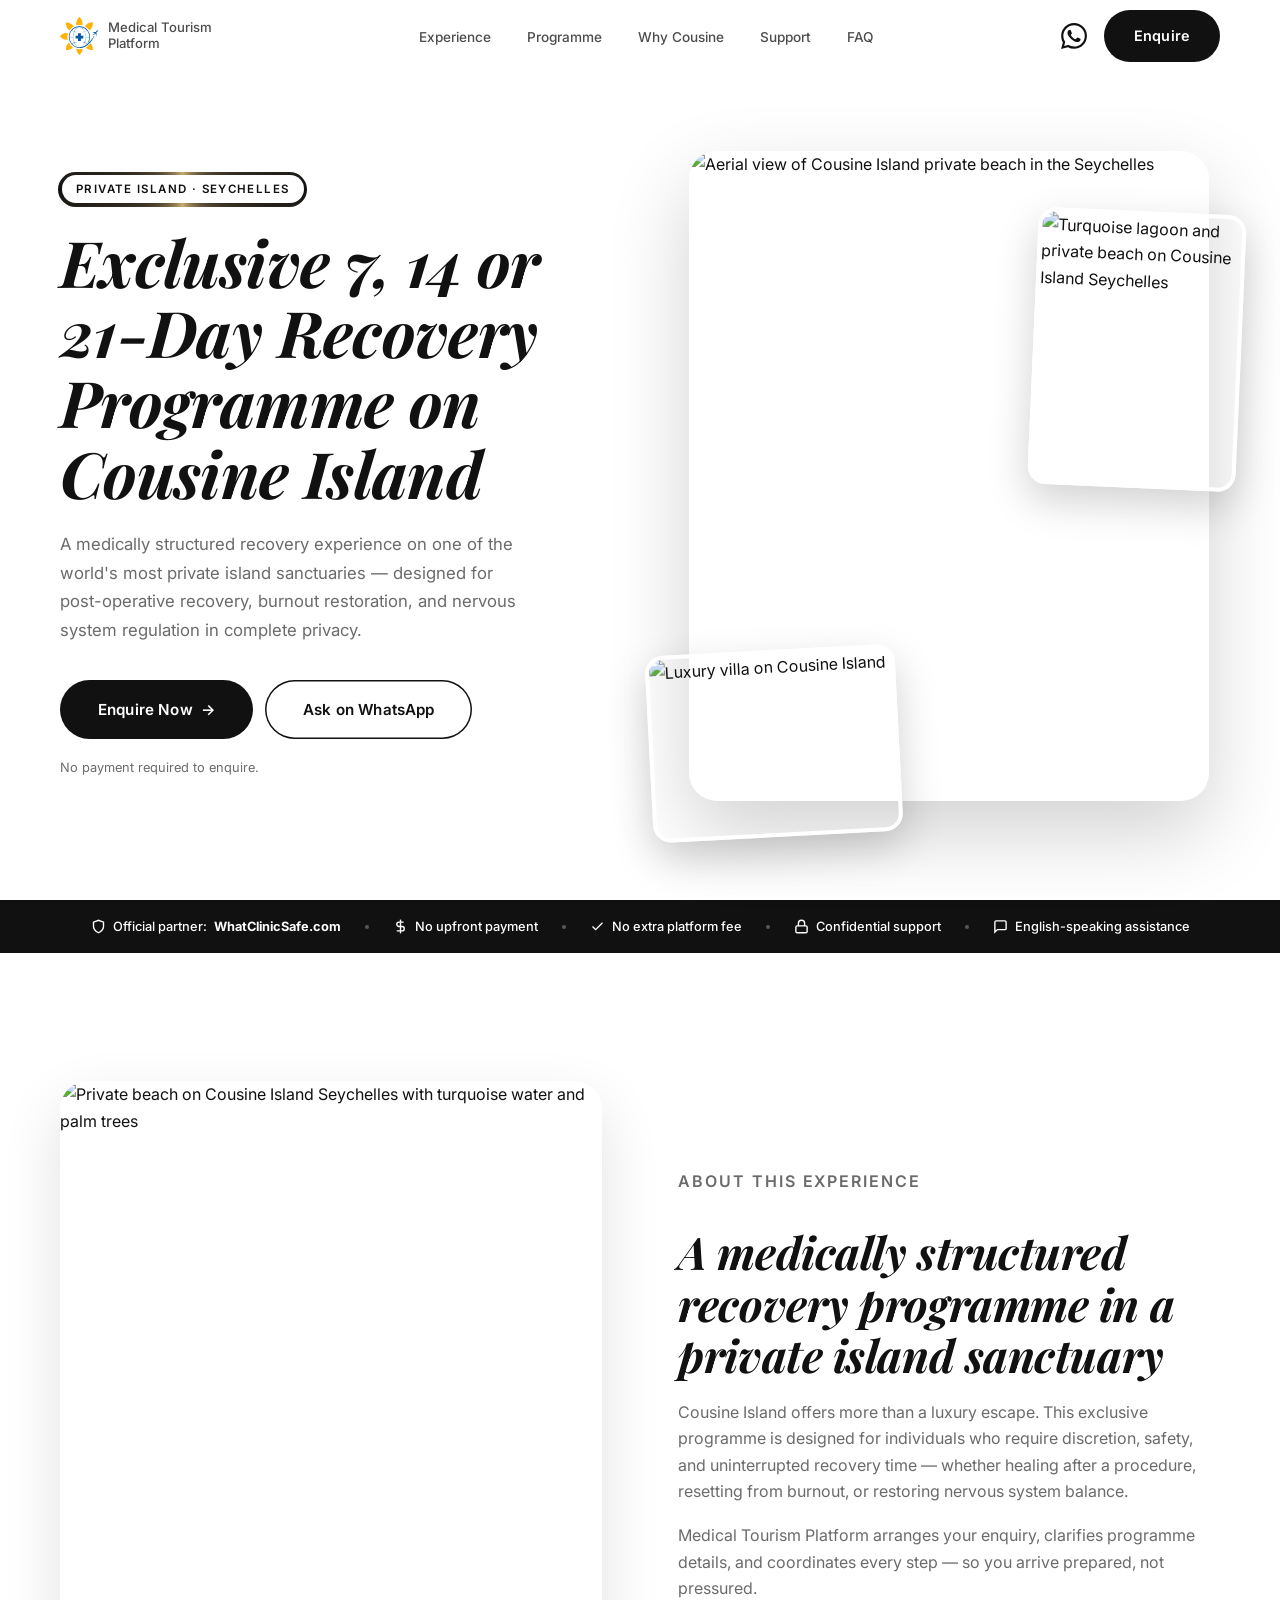
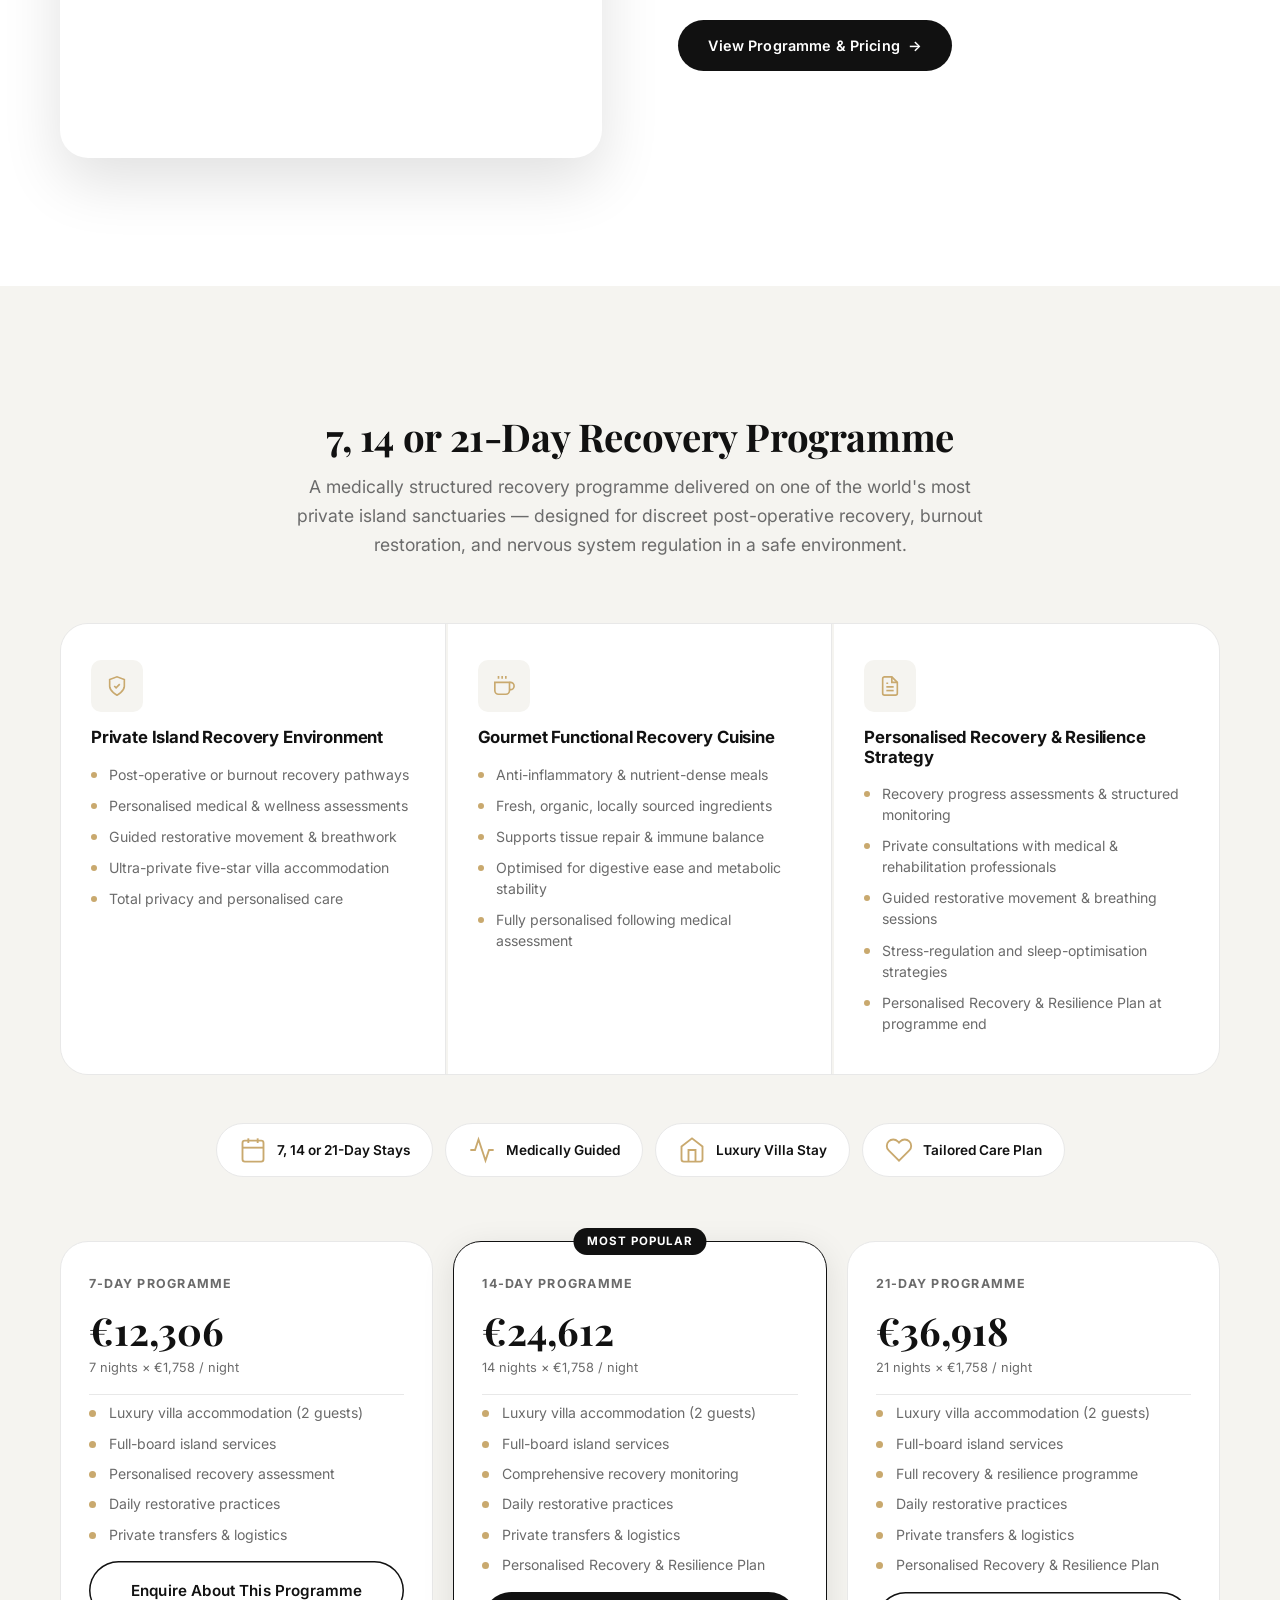
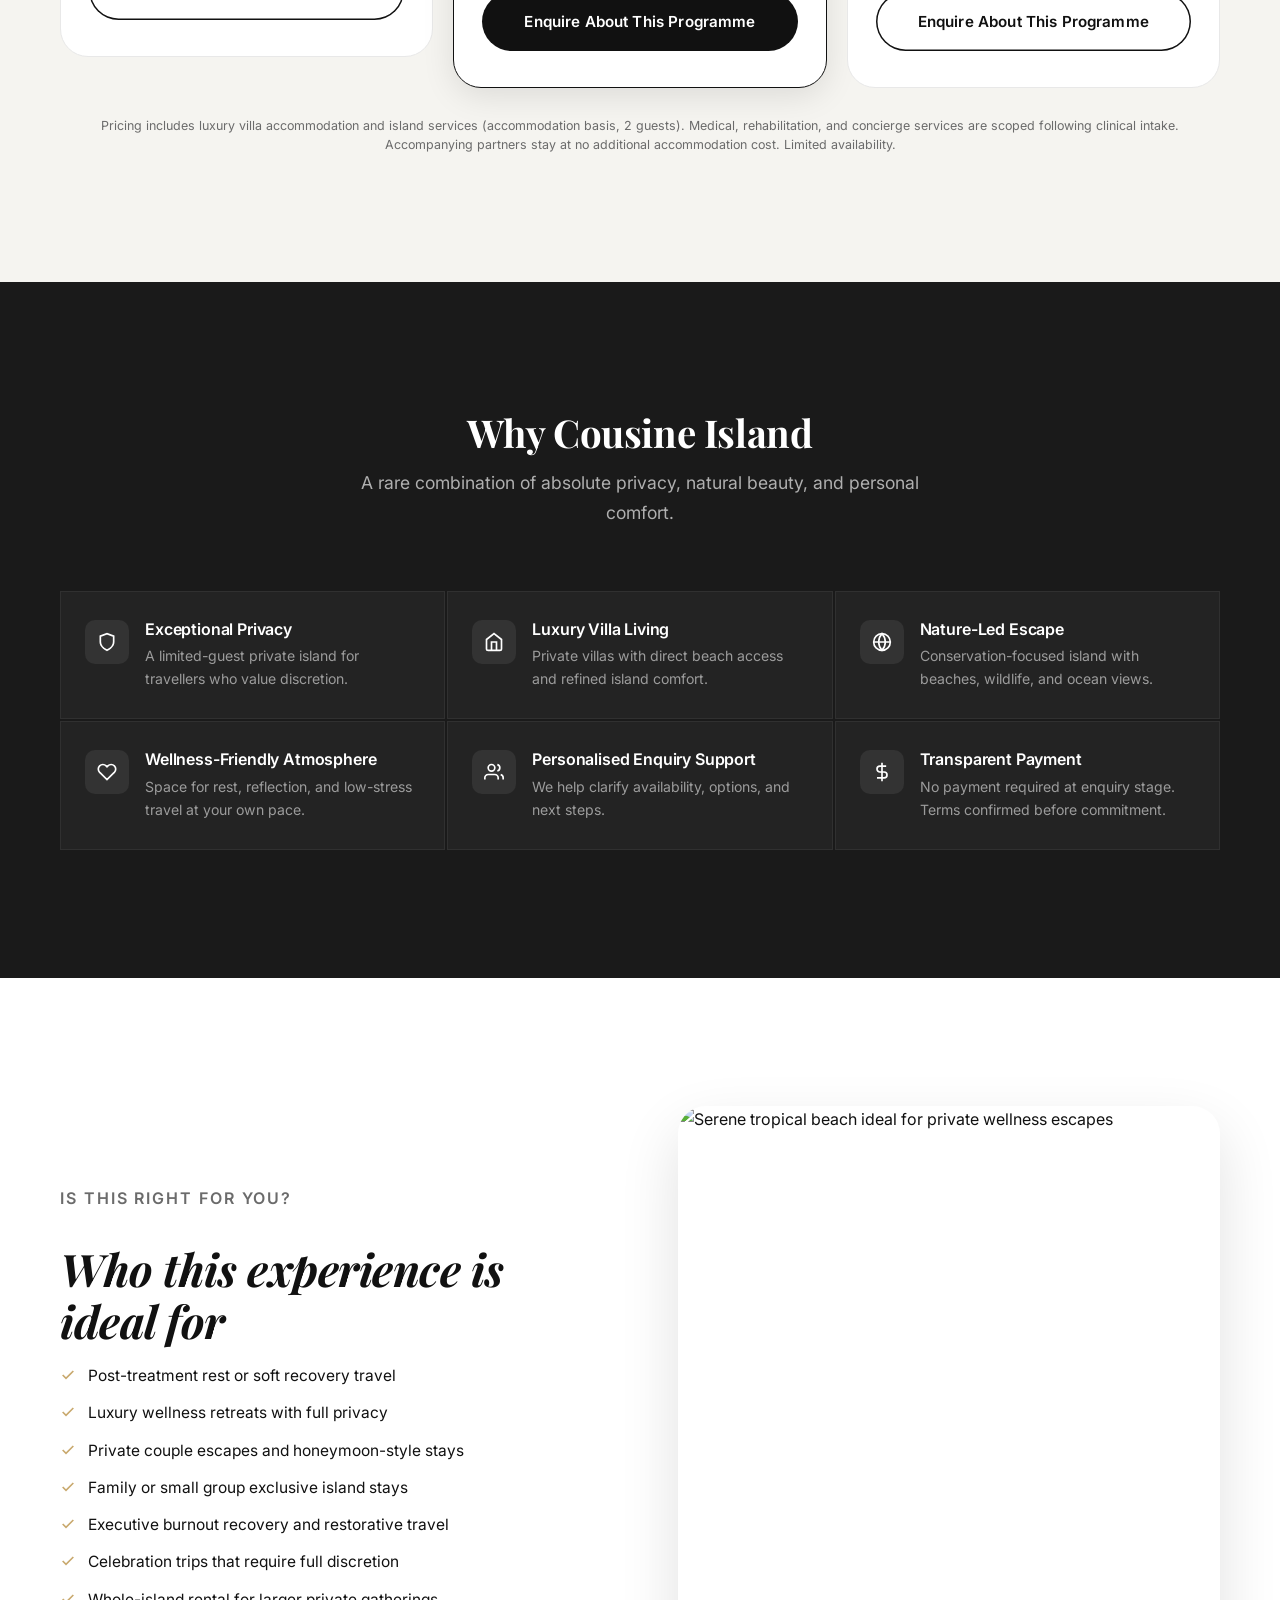
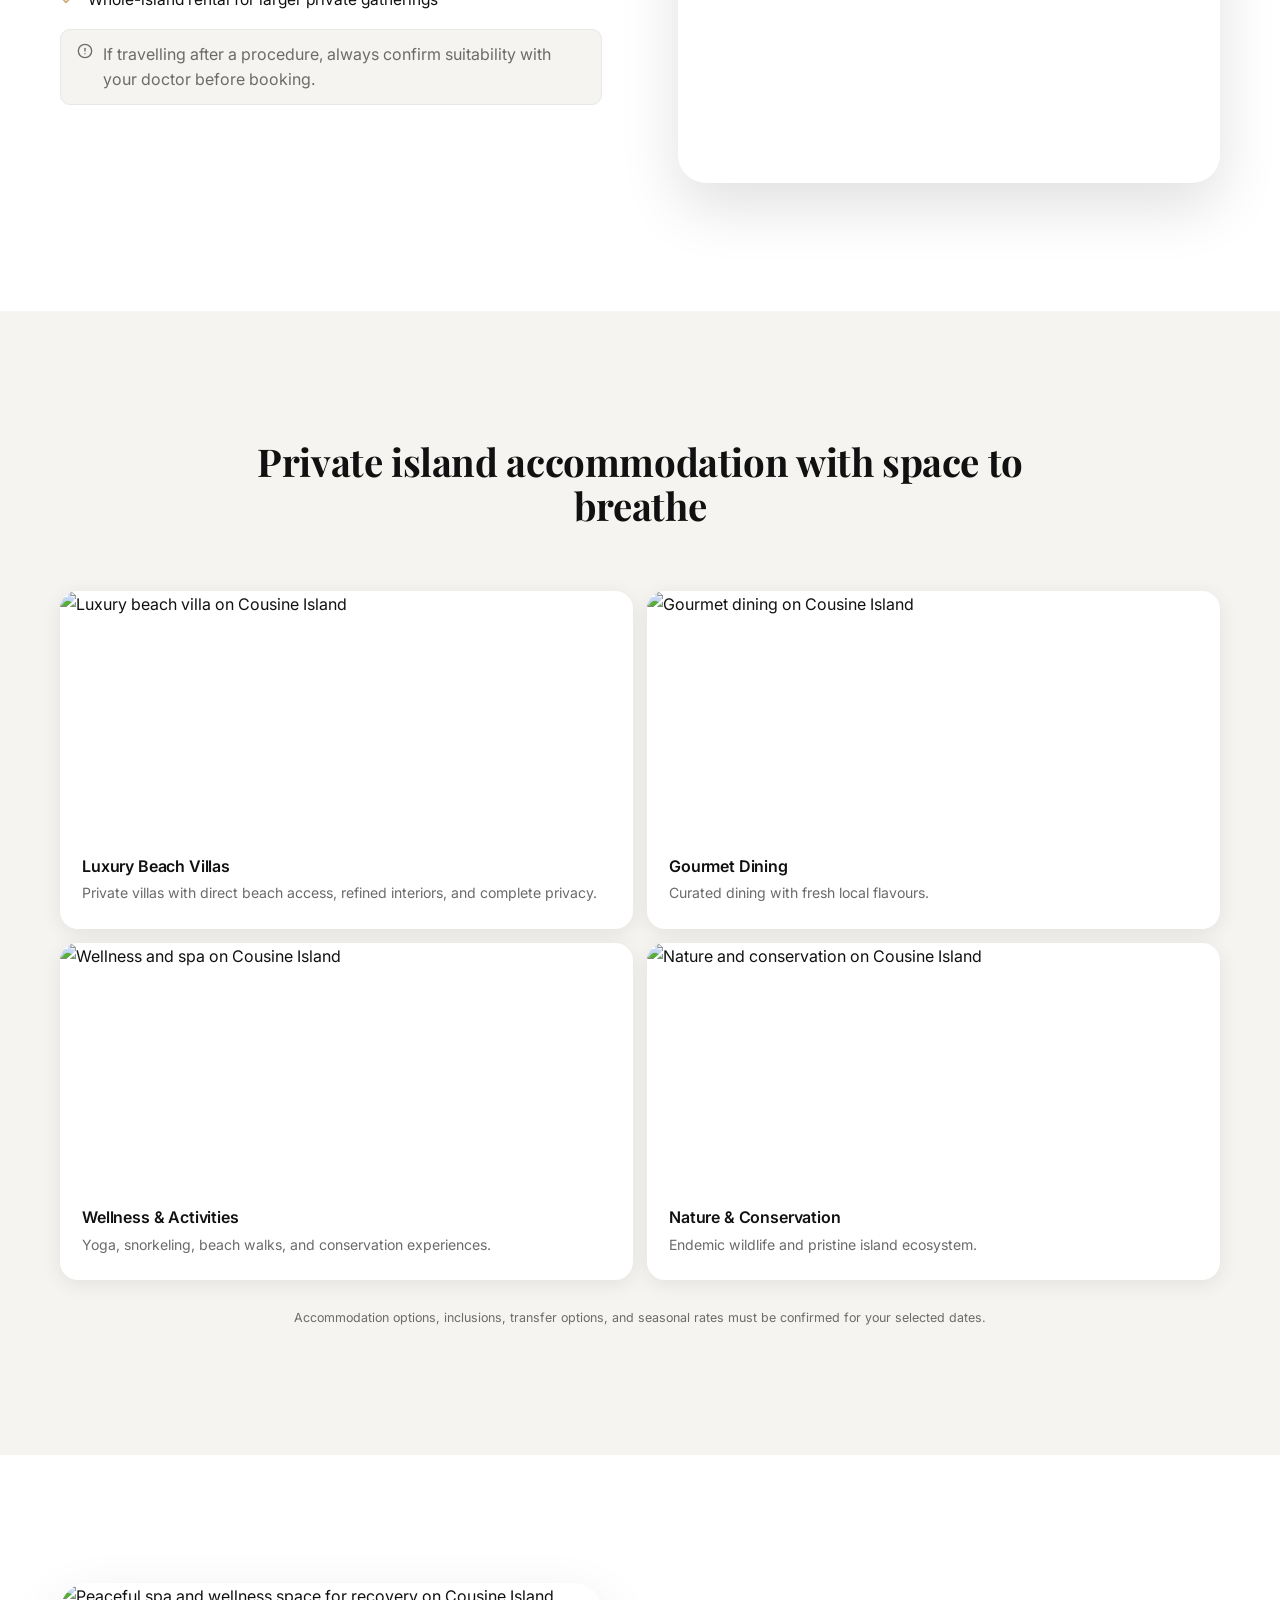
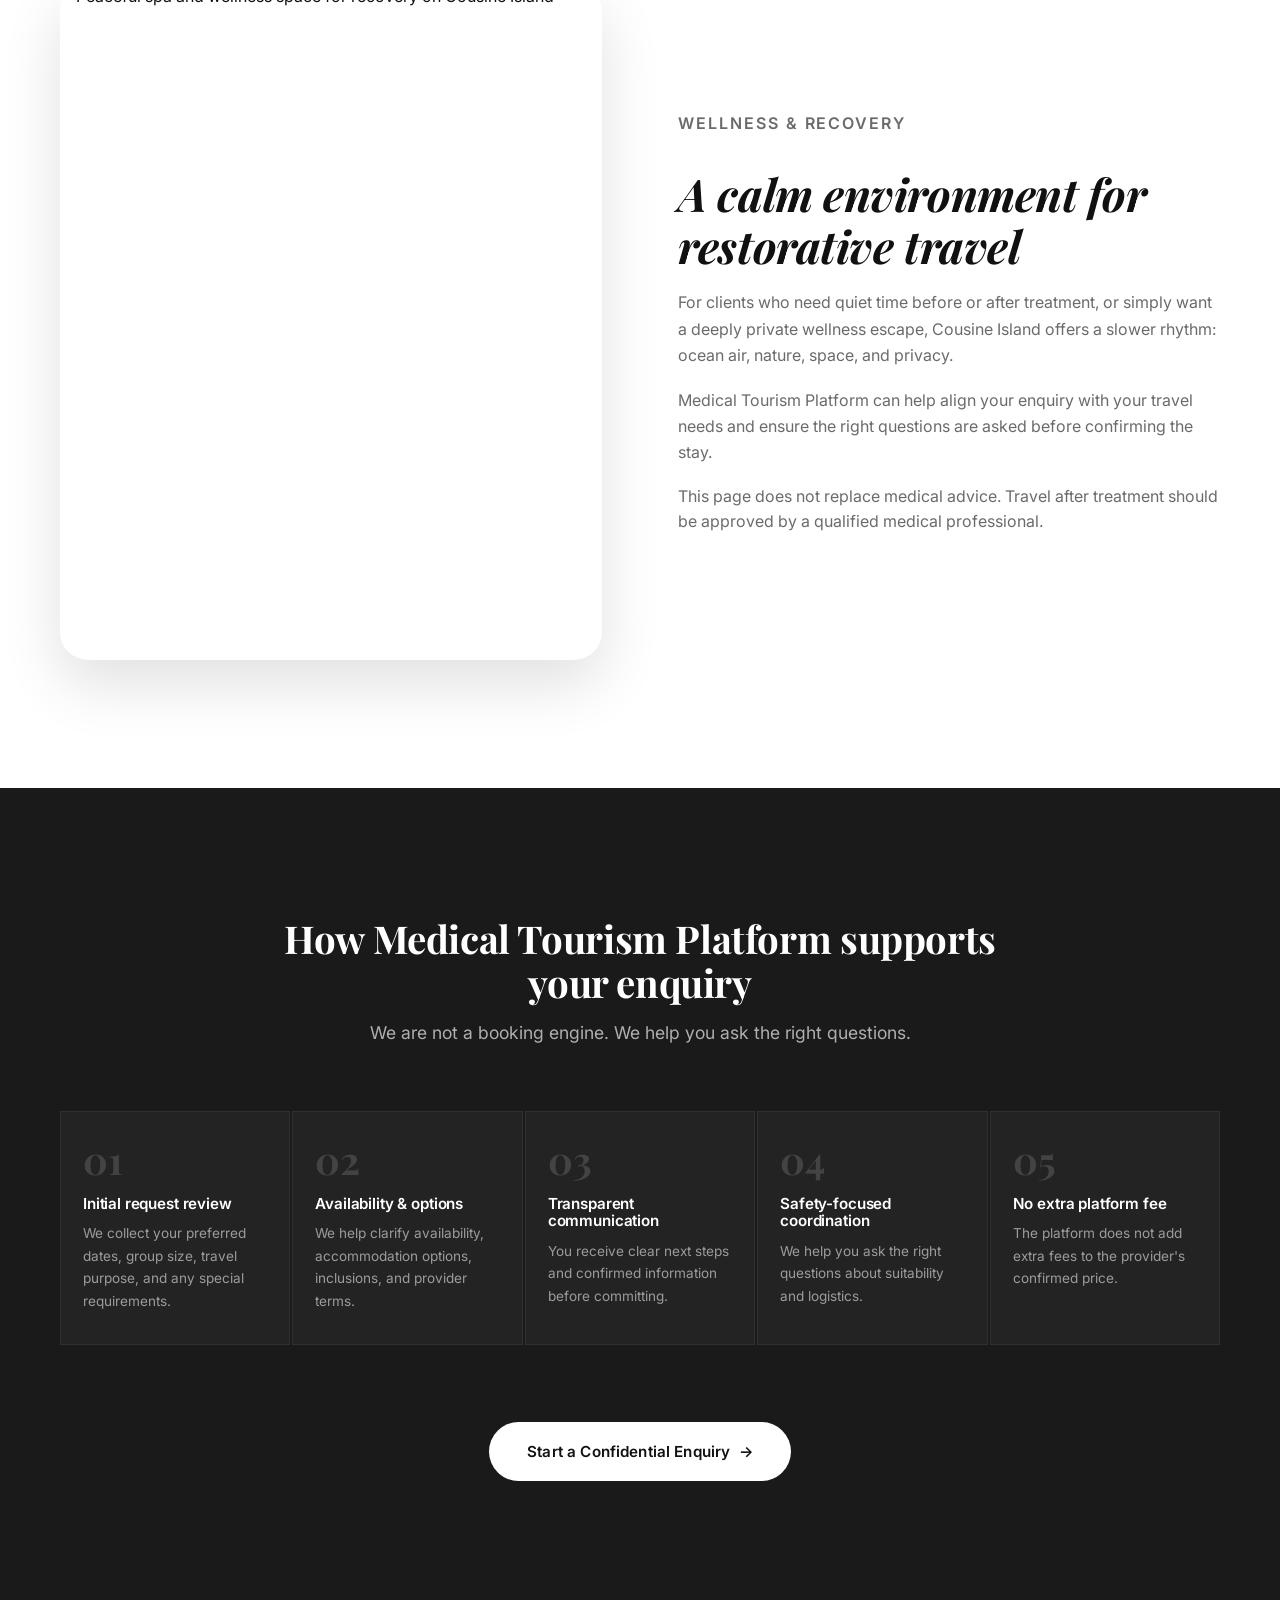
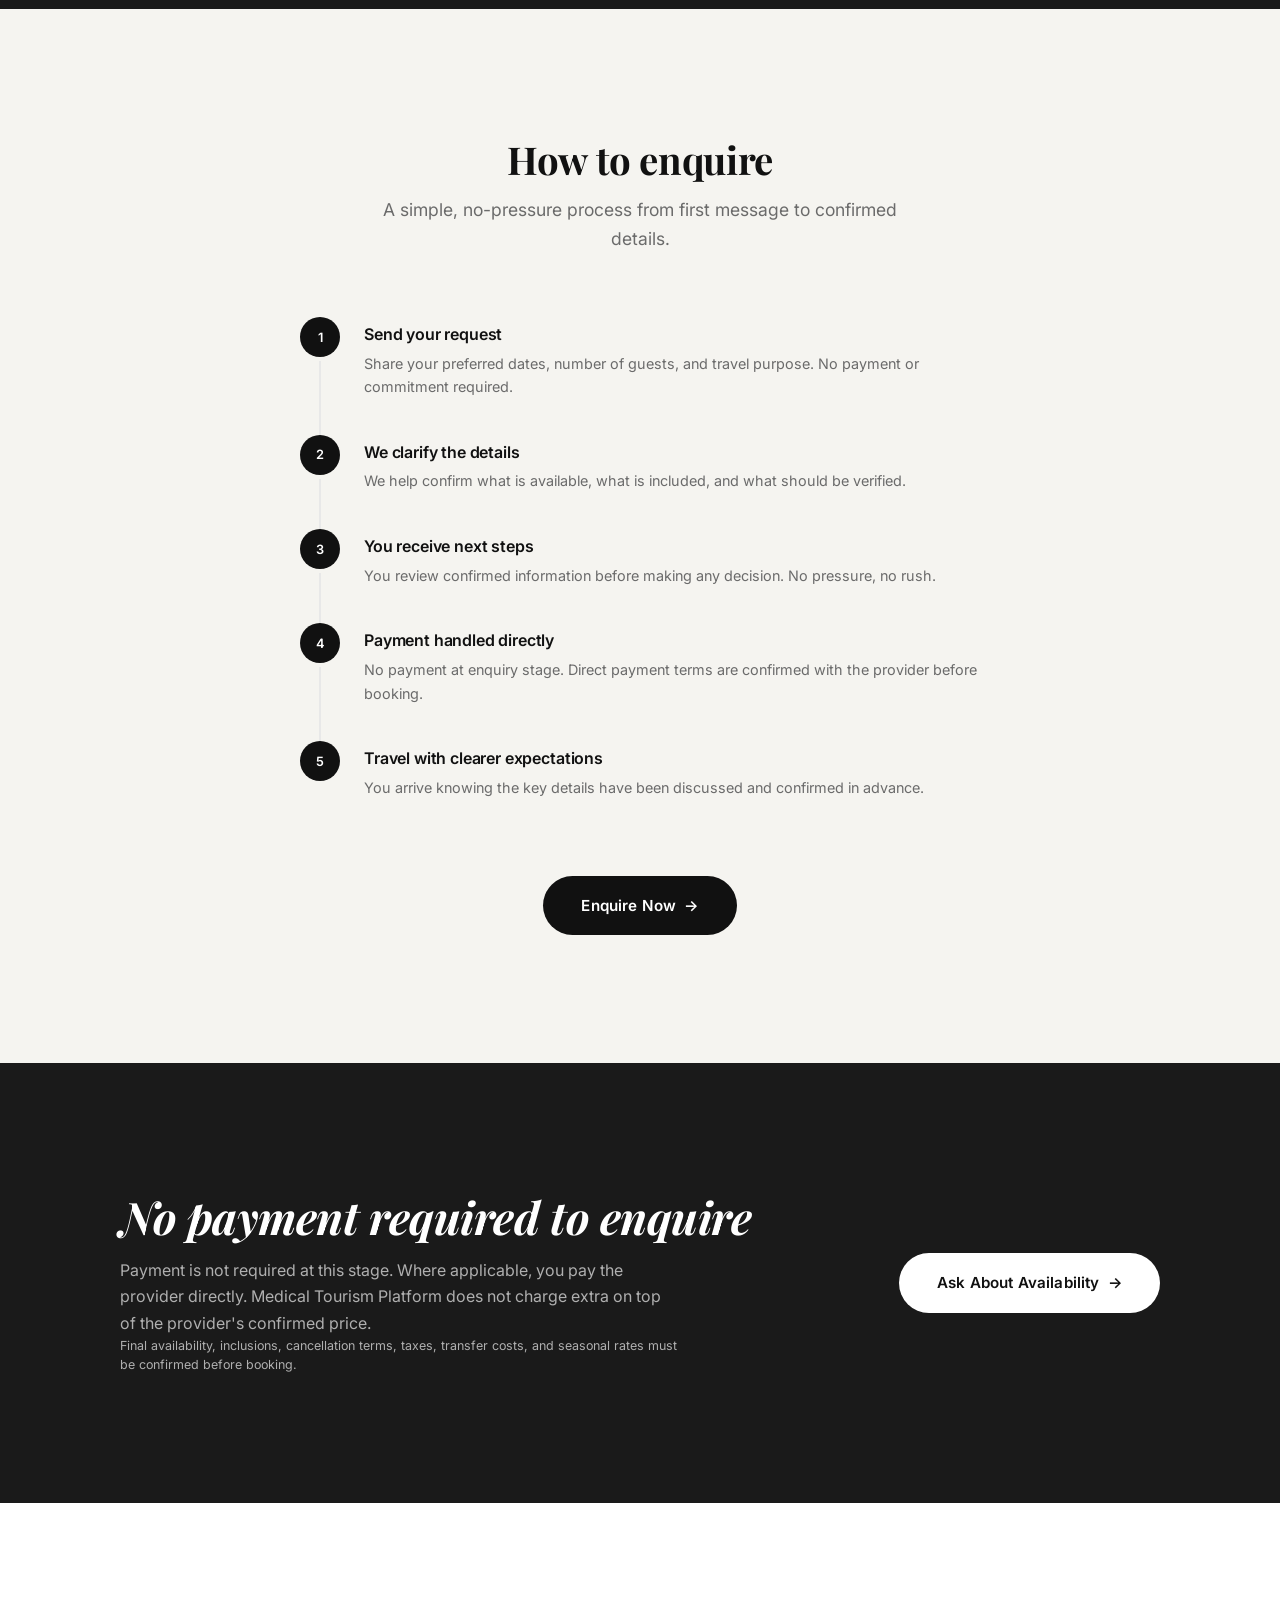
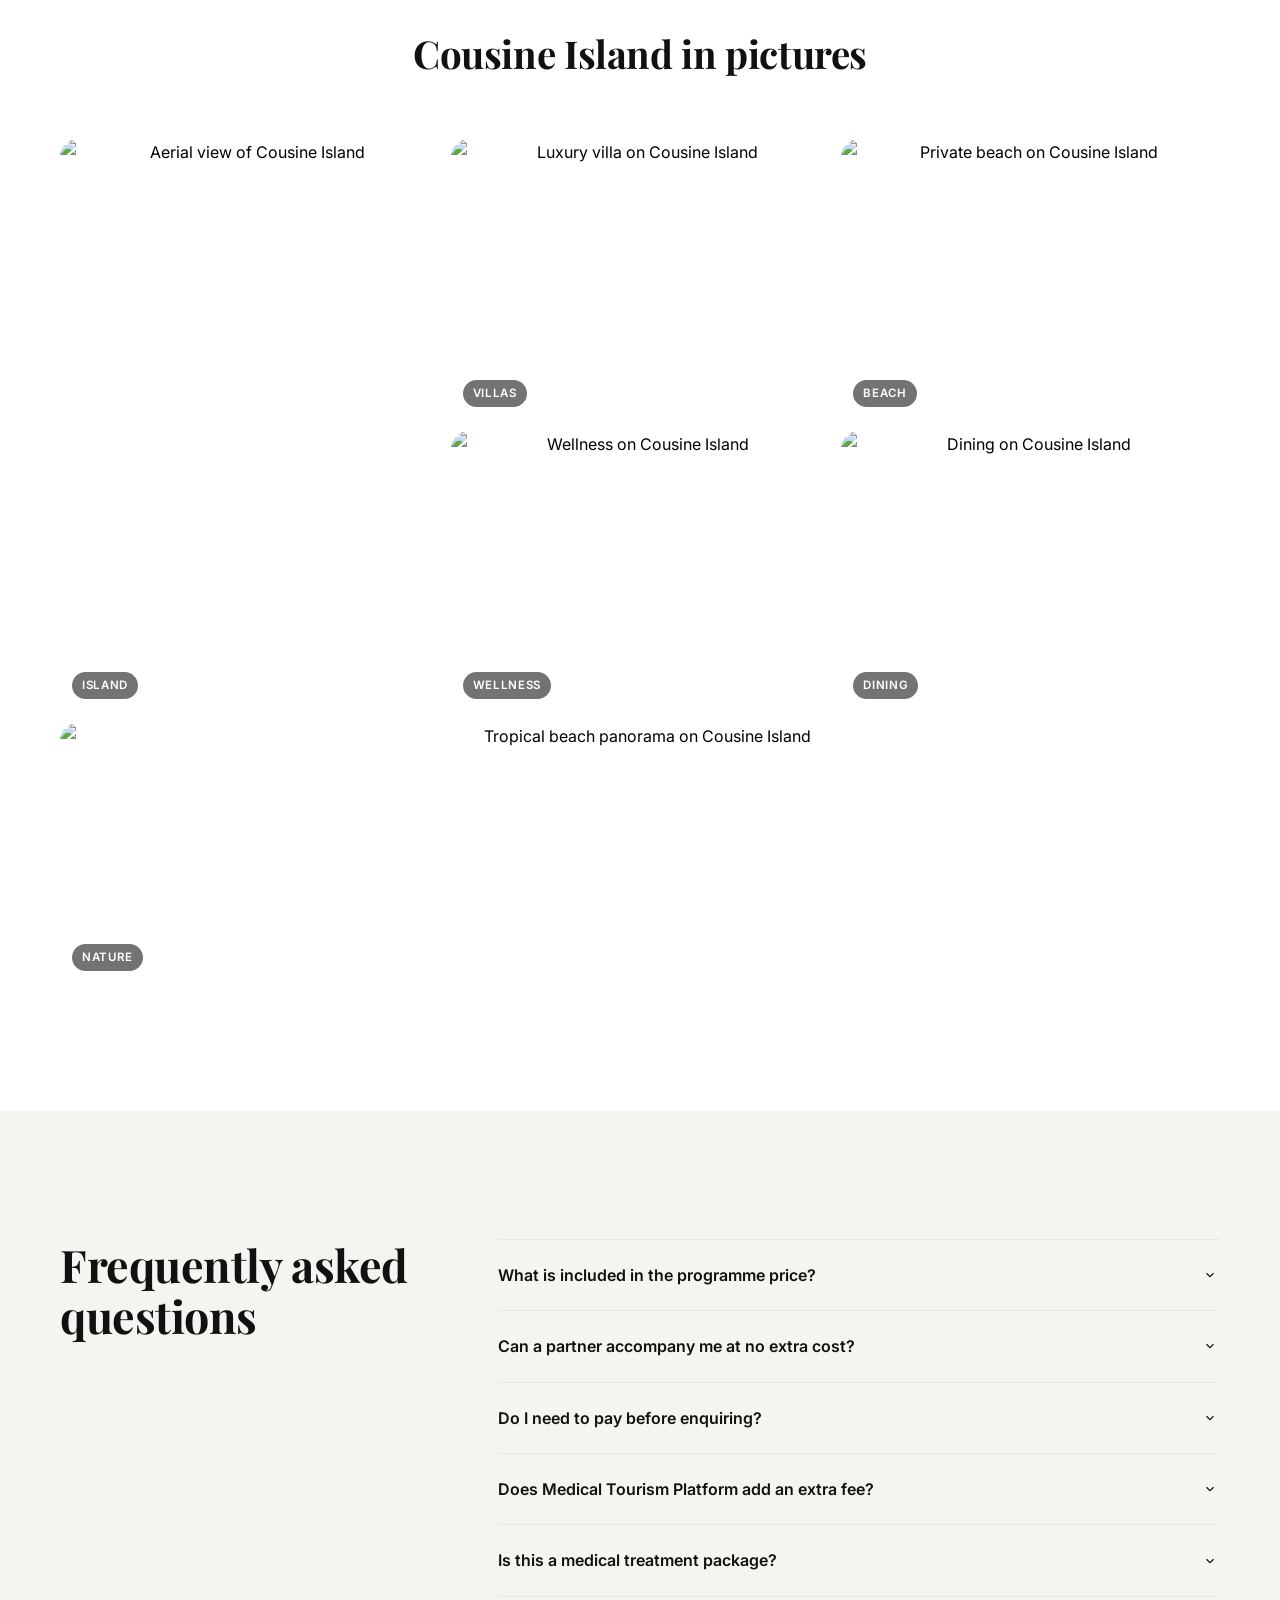
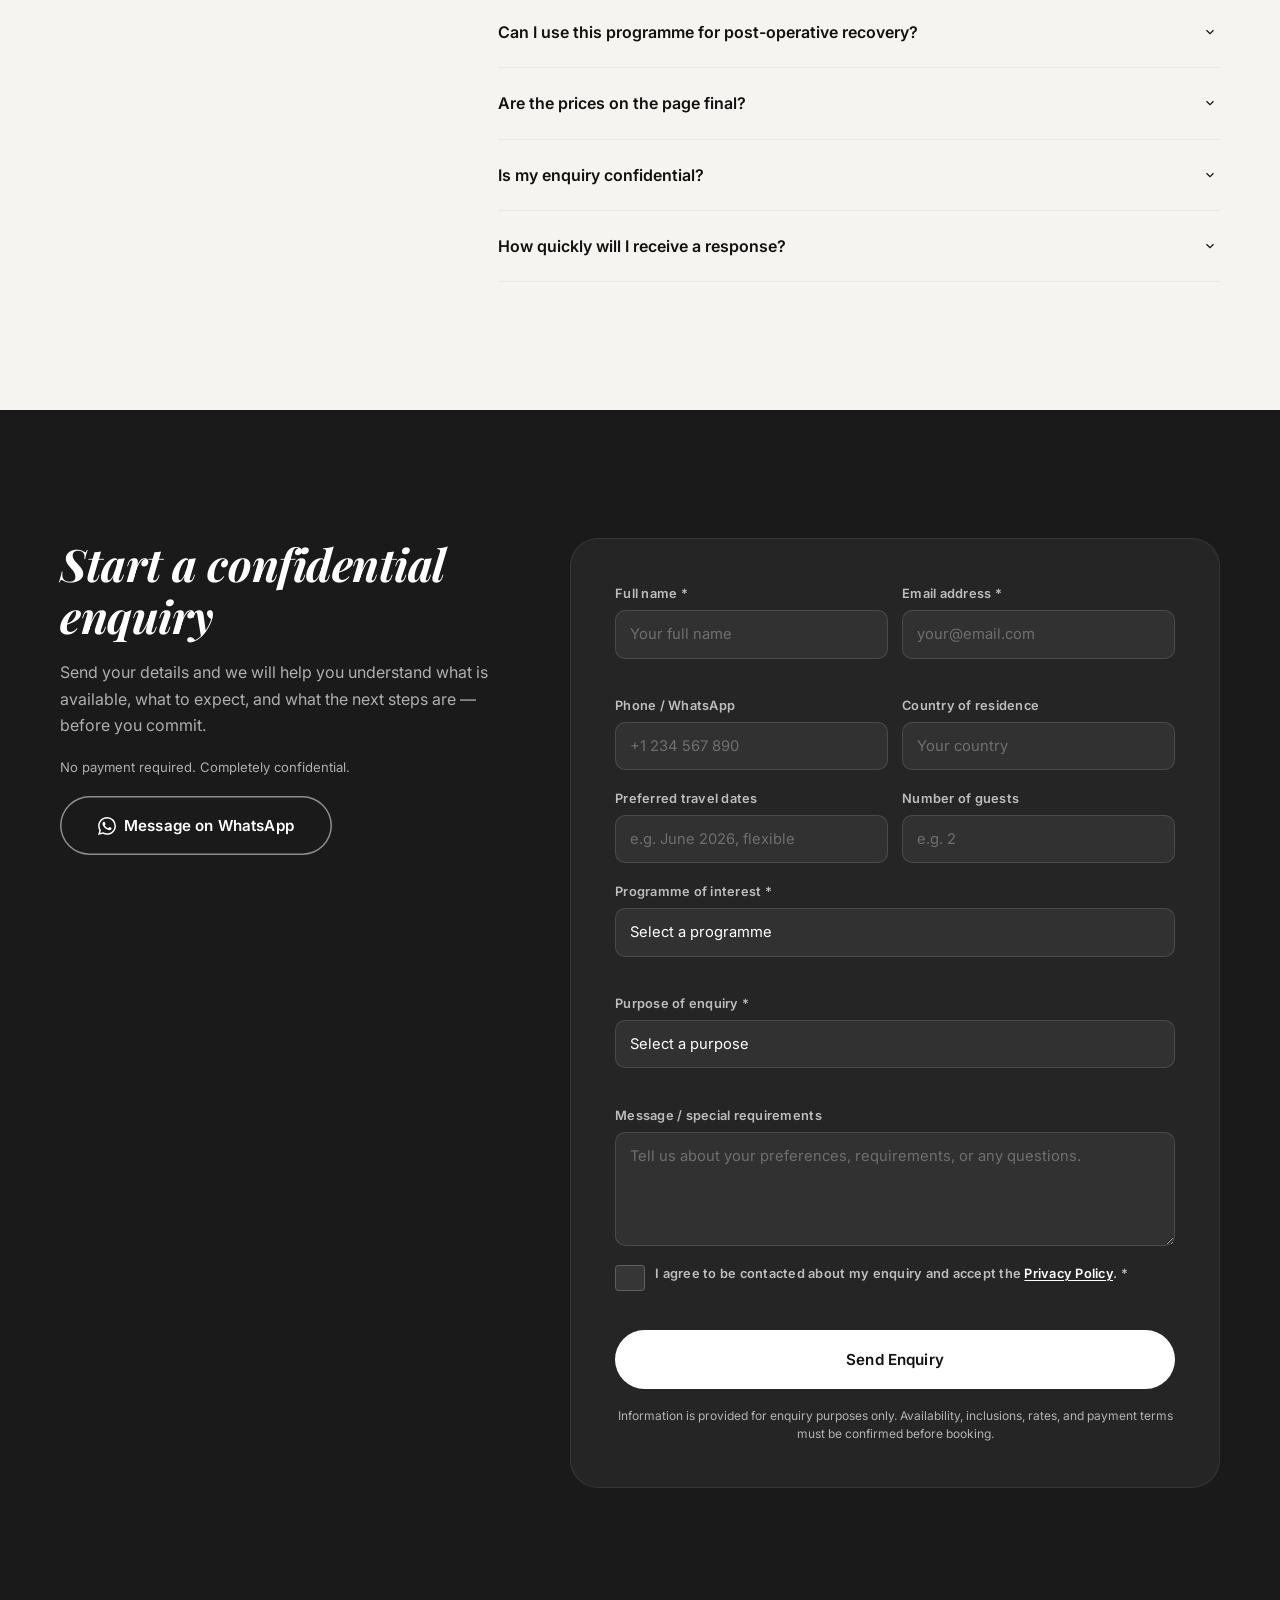
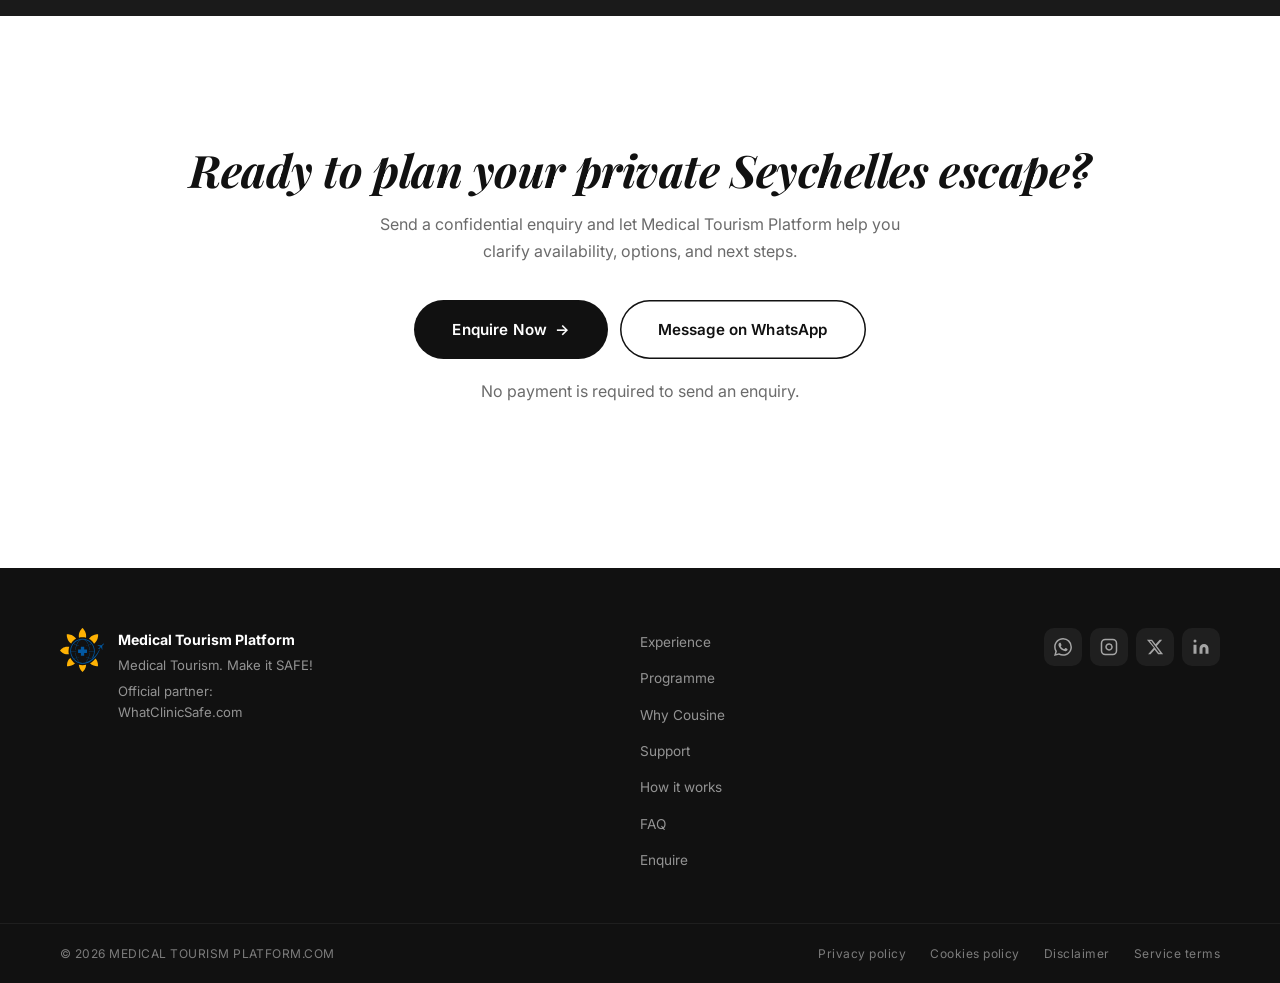
==== index.html @ fec93dbf "Add index.html for Vercel deployment Vercel serves index.html as the root entry point.  Co-Authored-" ====
<!DOCTYPE html>
<html lang="en">
<head>
  <meta charset="UTF-8" />
  <meta name="viewport" content="width=device-width, initial-scale=1.0" />

  <title>Cousine Island Seychelles | 7, 14 &amp; 21-Day Recovery Programme from €12,306</title>
  <meta name="description" content="Exclusive 7, 14 or 21-day medically structured recovery programme on Cousine Island, Seychelles. Post-operative recovery, burnout restoration, and nervous system regulation in a private island sanctuary. Enquire via Medical Tourism Platform — no payment required." />

  <!-- Open Graph -->
  <meta property="og:type" content="website" />
  <meta property="og:title" content="Cousine Island Seychelles — Exclusive Recovery Programme" />
  <meta property="og:description" content="7, 14 or 21-day medically structured recovery on one of the world's most private islands. From €12,306. Arrange through Medical Tourism Platform." />
  <meta property="og:image" content="https://images.unsplash.com/photo-1590523277543-a94d2e4eb00b?w=1200&q=85" />
  <meta property="og:url" content="[[*canonical_url]]" />
  <meta property="og:site_name" content="Medical Tourism Platform" />

  <!-- Twitter Card -->
  <meta name="twitter:card" content="summary_large_image" />
  <meta name="twitter:title" content="Cousine Island Seychelles — Exclusive Recovery Programme" />
  <meta name="twitter:description" content="7, 14 or 21-day medically structured recovery on a private Seychelles island. From €12,306. Via Medical Tourism Platform." />
  <meta name="twitter:image" content="https://images.unsplash.com/photo-1590523277543-a94d2e4eb00b?w=1200&q=85" />

  <!-- Preload hero image for LCP -->
  <link rel="preload" as="image" href="https://images.unsplash.com/photo-1590523277543-a94d2e4eb00b?w=1200&q=85" />

  <link rel="preconnect" href="https://fonts.googleapis.com" />
  <link rel="preconnect" href="https://fonts.gstatic.com" crossorigin />
  <link href="https://fonts.googleapis.com/css2?family=Playfair+Display:ital,wght@0,700;0,900;1,700&family=Inter:wght@300;400;500;600&display=swap" rel="stylesheet" />
  <link rel="stylesheet" href="assets/css/cousine-landing.css" />

  <!-- JSON-LD: Organization -->
  <script type="application/ld+json">
  {
    "@context": "https://schema.org",
    "@type": "TravelAgency",
    "name": "Medical Tourism Platform",
    "url": "https://www.medicaltourismplatform.com",
    "description": "Medical Tourism. Make it SAFE! — Official partner: WhatClinicSafe.com",
    "sameAs": []
  }
  </script>

  <!-- JSON-LD: FAQPage -->
  <script type="application/ld+json">
  {
    "@context": "https://schema.org",
    "@type": "FAQPage",
    "mainEntity": [
      {
        "@type": "Question",
        "name": "Do I need to pay before enquiring?",
        "acceptedAnswer": { "@type": "Answer", "text": "No. Payment is not required at the enquiry stage. Final payment terms are confirmed with the provider before any booking is made." }
      },
      {
        "@type": "Question",
        "name": "Does Medical Tourism Platform add an extra fee?",
        "acceptedAnswer": { "@type": "Answer", "text": "No. The platform does not charge extra on top of the provider's confirmed price. You pay the provider directly." }
      },
      {
        "@type": "Question",
        "name": "What is included in the programme price?",
        "acceptedAnswer": { "@type": "Answer", "text": "The programme fee covers luxury villa accommodation and island services on a full-board basis for 2 guests. Medical, rehabilitation, and concierge services are scoped following clinical intake." }
      },
      {
        "@type": "Question",
        "name": "Can a partner accompany me at no extra accommodation cost?",
        "acceptedAnswer": { "@type": "Answer", "text": "Yes. Accompanying partners stay at no additional accommodation cost as part of the programme." }
      },
      {
        "@type": "Question",
        "name": "Is my enquiry confidential?",
        "acceptedAnswer": { "@type": "Answer", "text": "Yes. All enquiries are treated with complete discretion in accordance with our Privacy Policy." }
      }
    ]
  }
  </script>

  <!-- JSON-LD: BreadcrumbList -->
  <script type="application/ld+json">
  {
    "@context": "https://schema.org",
    "@type": "BreadcrumbList",
    "itemListElement": [
      { "@type": "ListItem", "position": 1, "name": "Home", "item": "https://www.medicaltourismplatform.com" },
      { "@type": "ListItem", "position": 2, "name": "Packages", "item": "https://www.medicaltourismplatform.com/packages" },
      { "@type": "ListItem", "position": 3, "name": "Cousine Island Seychelles", "item": "https://www.medicaltourismplatform.com/packages/cousine-island-seychelles-" }
    ]
  }
  </script>
</head>
<body>

  <!-- CHUNK: landing-header -->
  <header class="header" id="site-header">
    <div class="header__inner">
      <a href="#hero" class="header__logo" aria-label="Medical Tourism Platform — home">
        <img src="assets/img/fly-logo.svg" alt="Medical Tourism Platform logo" class="header__logo-img" />
        <span class="header__logo-name">Medical Tourism Platform</span>
      </a>
      <nav class="header__nav" aria-label="Main navigation">
        <ul role="list">
          <li><a href="#experience">Experience</a></li>
          <li><a href="#programme">Programme</a></li>
          <li><a href="#why-cousine">Why Cousine</a></li>
          <li><a href="#support">Support</a></li>
          <li><a href="#faq">FAQ</a></li>
        </ul>
      </nav>
      <div class="header__actions">
        <a href="[[*whatsapp_url]]" class="btn-ghost" target="_blank" rel="noopener noreferrer" aria-label="WhatsApp">
          <svg width="18" height="18" viewBox="0 0 24 24" fill="currentColor" aria-hidden="true"><path d="M17.472 14.382c-.297-.149-1.758-.867-2.03-.967-.273-.099-.471-.148-.67.15-.197.297-.767.966-.94 1.164-.173.199-.347.223-.644.075-.297-.15-1.255-.463-2.39-1.475-.883-.788-1.48-1.761-1.653-2.059-.173-.297-.018-.458.13-.606.134-.133.298-.347.446-.52.149-.174.198-.298.298-.497.099-.198.05-.371-.025-.52-.075-.149-.669-1.612-.916-2.207-.242-.579-.487-.5-.669-.51-.173-.008-.371-.01-.57-.01-.198 0-.52.074-.792.372-.272.297-1.04 1.016-1.04 2.479 0 1.462 1.065 2.875 1.213 3.074.149.198 2.096 3.2 5.077 4.487.709.306 1.262.489 1.694.625.712.227 1.36.195 1.871.118.571-.085 1.758-.719 2.006-1.413.248-.694.248-1.289.173-1.413-.074-.124-.272-.198-.57-.347m-5.421 7.403h-.004a9.87 9.87 0 01-5.031-1.378l-.361-.214-3.741.982.998-3.648-.235-.374a9.86 9.86 0 01-1.51-5.26c.001-5.45 4.436-9.884 9.888-9.884 2.64 0 5.122 1.03 6.988 2.898a9.825 9.825 0 012.893 6.994c-.003 5.45-4.437 9.884-9.885 9.884m8.413-18.297A11.815 11.815 0 0012.05 0C5.495 0 .16 5.335.157 11.892c0 2.096.547 4.142 1.588 5.945L.057 24l6.305-1.654a11.882 11.882 0 005.683 1.448h.005c6.554 0 11.89-5.335 11.893-11.893a11.821 11.821 0 00-3.48-8.413z"/></svg>
        </a>
        <a href="#enquire" class="btn-pill btn-pill--dark">Enquire</a>
        <button class="burger" id="burger" aria-label="Open menu" aria-expanded="false" aria-controls="mobile-menu">
          <span></span><span></span>
        </button>
      </div>
    </div>
    <div class="mobile-menu" id="mobile-menu" aria-hidden="true">
      <ul role="list">
        <li><a href="#experience">Experience</a></li>
        <li><a href="#programme">Programme</a></li>
        <li><a href="#why-cousine">Why Cousine</a></li>
        <li><a href="#support">Support</a></li>
        <li><a href="#faq">FAQ</a></li>
        <li><a href="#enquire" class="btn-pill btn-pill--dark">Enquire Now</a></li>
      </ul>
    </div>
  </header>

  <main>

    <!-- CHUNK: landing-hero -->
    <section class="hero" id="hero">
      <div class="hero__text">
        <p class="label">Private Island · Seychelles</p>
        <h1 class="hero__heading">Exclusive 7, 14 or 21-Day Recovery Programme on Cousine Island</h1>
        <p class="hero__sub">A medically structured recovery experience on one of the world's most private island sanctuaries — designed for post-operative recovery, burnout restoration, and nervous system regulation in complete privacy.</p>
        <div class="hero__actions">
          <a href="#enquire" class="btn-pill btn-pill--dark btn-pill--lg">Enquire Now &nbsp;→</a>
          <a href="[[*whatsapp_url]]" class="btn-pill btn-pill--outline btn-pill--lg" target="_blank" rel="noopener noreferrer">Ask on WhatsApp</a>
        </div>
        <p class="hero__note">No payment required to enquire.</p>
      </div>

      <div class="hero__visual">
        <div class="hero__img-stack">
          <div class="hero__img-main">
            <img src="https://images.unsplash.com/photo-1590523277543-a94d2e4eb00b?w=1200&q=85" alt="Aerial view of Cousine Island private beach in the Seychelles" loading="eager" fetchpriority="high" />
          </div>
          <div class="hero__img-card hero__img-card--1">
            <img src="https://images.unsplash.com/photo-1520250497591-112f2f40a3f4?w=600&q=85" alt="Luxury villa on Cousine Island" loading="eager" />
          </div>
          <div class="hero__img-card hero__img-card--2">
            <img src="https://images.unsplash.com/photo-1559128010-7c1ad6e1b6a5?w=600&q=85" alt="Turquoise lagoon and private beach on Cousine Island Seychelles" loading="eager" />
          </div>
        </div>
      </div>
    </section>

    <!-- CHUNK: landing-trust-bar -->
    <div class="trust-bar">
      <div class="trust-bar__inner">
        <span class="trust-bar__item">
          <svg width="15" height="15" viewBox="0 0 24 24" fill="none" stroke="currentColor" stroke-width="2.2" aria-hidden="true"><path d="M12 22s8-4 8-10V5l-8-3-8 3v7c0 6 8 10 8 10z"/></svg>
          Official partner: <strong>WhatClinicSafe.com</strong>
        </span>
        <span class="trust-bar__dot" aria-hidden="true"></span>
        <span class="trust-bar__item">
          <svg width="15" height="15" viewBox="0 0 24 24" fill="none" stroke="currentColor" stroke-width="2.2" aria-hidden="true"><line x1="12" y1="1" x2="12" y2="23"/><path d="M17 5H9.5a3.5 3.5 0 0 0 0 7h5a3.5 3.5 0 0 1 0 7H6"/></svg>
          No upfront payment
        </span>
        <span class="trust-bar__dot" aria-hidden="true"></span>
        <span class="trust-bar__item">
          <svg width="15" height="15" viewBox="0 0 24 24" fill="none" stroke="currentColor" stroke-width="2.2" aria-hidden="true"><polyline points="20 6 9 17 4 12"/></svg>
          No extra platform fee
        </span>
        <span class="trust-bar__dot" aria-hidden="true"></span>
        <span class="trust-bar__item">
          <svg width="15" height="15" viewBox="0 0 24 24" fill="none" stroke="currentColor" stroke-width="2.2" aria-hidden="true"><rect x="3" y="11" width="18" height="11" rx="2"/><path d="M7 11V7a5 5 0 0 1 10 0v4"/></svg>
          Confidential support
        </span>
        <span class="trust-bar__dot" aria-hidden="true"></span>
        <span class="trust-bar__item">
          <svg width="15" height="15" viewBox="0 0 24 24" fill="none" stroke="currentColor" stroke-width="2.2" aria-hidden="true"><path d="M21 15a2 2 0 0 1-2 2H7l-4 4V5a2 2 0 0 1 2-2h14a2 2 0 0 1 2 2z"/></svg>
          English-speaking assistance
        </span>
      </div>
    </div>

    <!-- CHUNK: landing-intro -->
    <section class="section" id="experience">
      <div class="split">
        <div class="split__media">
          <img src="https://images.unsplash.com/photo-1573843981267-be1999ff37cd?w=900&q=80" alt="Private beach on Cousine Island Seychelles with turquoise water and palm trees" loading="lazy" class="split__img" />
        </div>
        <div class="split__body">
          <p class="label">About this experience</p>
          <h2>A medically structured recovery programme in a private island sanctuary</h2>
          <p>Cousine Island offers more than a luxury escape. This exclusive programme is designed for individuals who require discretion, safety, and uninterrupted recovery time — whether healing after a procedure, resetting from burnout, or restoring nervous system balance.</p>
          <p>Medical Tourism Platform arranges your enquiry, clarifies programme details, and coordinates every step — so you arrive prepared, not pressured.</p>
          <a href="#programme" class="btn-pill btn-pill--dark">View Programme &amp; Pricing &nbsp;→</a>
        </div>
      </div>
    </section>

    <!-- CHUNK: landing-programme -->
    <section class="section section--offwhite" id="programme">
      <div class="container">
        <div class="section-header section-header--center">
          <h2>7, 14 or 21-Day Recovery Programme</h2>
          <p class="section-lead section-lead--center section-lead--wide">A medically structured recovery programme delivered on one of the world's most private island sanctuaries — designed for discreet post-operative recovery, burnout restoration, and nervous system regulation in a safe environment.</p>
        </div>

        <!-- Programme pillars -->
        <div class="programme-pillars">
          <div class="programme-pillar">
            <div class="programme-pillar__icon">
              <svg width="22" height="22" viewBox="0 0 24 24" fill="none" stroke="currentColor" stroke-width="1.8" aria-hidden="true"><path d="M12 22s8-4 8-10V5l-8-3-8 3v7c0 6 8 10 8 10z"/><path d="M9 12l2 2 4-4"/></svg>
            </div>
            <h3>Private Island Recovery Environment</h3>
            <ul class="pillar-list">
              <li>Post-operative or burnout recovery pathways</li>
              <li>Personalised medical &amp; wellness assessments</li>
              <li>Guided restorative movement &amp; breathwork</li>
              <li>Ultra-private five-star villa accommodation</li>
              <li>Total privacy and personalised care</li>
            </ul>
          </div>
          <div class="programme-pillar">
            <div class="programme-pillar__icon">
              <svg width="22" height="22" viewBox="0 0 24 24" fill="none" stroke="currentColor" stroke-width="1.8" aria-hidden="true"><path d="M18 8h1a4 4 0 0 1 0 8h-1"/><path d="M2 8h16v9a4 4 0 0 1-4 4H6a4 4 0 0 1-4-4V8z"/><line x1="6" y1="1" x2="6" y2="4"/><line x1="10" y1="1" x2="10" y2="4"/><line x1="14" y1="1" x2="14" y2="4"/></svg>
            </div>
            <h3>Gourmet Functional Recovery Cuisine</h3>
            <ul class="pillar-list">
              <li>Anti-inflammatory &amp; nutrient-dense meals</li>
              <li>Fresh, organic, locally sourced ingredients</li>
              <li>Supports tissue repair &amp; immune balance</li>
              <li>Optimised for digestive ease and metabolic stability</li>
              <li>Fully personalised following medical assessment</li>
            </ul>
          </div>
          <div class="programme-pillar">
            <div class="programme-pillar__icon">
              <svg width="22" height="22" viewBox="0 0 24 24" fill="none" stroke="currentColor" stroke-width="1.8" aria-hidden="true"><path d="M14 2H6a2 2 0 0 0-2 2v16a2 2 0 0 0 2 2h12a2 2 0 0 0 2-2V8z"/><polyline points="14 2 14 8 20 8"/><line x1="16" y1="13" x2="8" y2="13"/><line x1="16" y1="17" x2="8" y2="17"/><polyline points="10 9 9 9 8 9"/></svg>
            </div>
            <h3>Personalised Recovery &amp; Resilience Strategy</h3>
            <ul class="pillar-list">
              <li>Recovery progress assessments &amp; structured monitoring</li>
              <li>Private consultations with medical &amp; rehabilitation professionals</li>
              <li>Guided restorative movement &amp; breathing sessions</li>
              <li>Stress-regulation and sleep-optimisation strategies</li>
              <li>Personalised Recovery &amp; Resilience Plan at programme end</li>
            </ul>
          </div>
        </div>

        <!-- Programme badges -->
        <div class="programme-badges">
          <div class="programme-badge">
            <svg width="28" height="28" viewBox="0 0 24 24" fill="none" stroke="currentColor" stroke-width="1.6" aria-hidden="true"><rect x="3" y="4" width="18" height="18" rx="2"/><line x1="16" y1="2" x2="16" y2="6"/><line x1="8" y1="2" x2="8" y2="6"/><line x1="3" y1="10" x2="21" y2="10"/></svg>
            <span>7, 14 or 21-Day Stays</span>
          </div>
          <div class="programme-badge">
            <svg width="28" height="28" viewBox="0 0 24 24" fill="none" stroke="currentColor" stroke-width="1.6" aria-hidden="true"><path d="M22 12h-4l-3 9L9 3l-3 9H2"/></svg>
            <span>Medically Guided</span>
          </div>
          <div class="programme-badge">
            <svg width="28" height="28" viewBox="0 0 24 24" fill="none" stroke="currentColor" stroke-width="1.6" aria-hidden="true"><path d="M3 9l9-7 9 7v11a2 2 0 0 1-2 2H5a2 2 0 0 1-2-2z"/><polyline points="9 22 9 12 15 12 15 22"/></svg>
            <span>Luxury Villa Stay</span>
          </div>
          <div class="programme-badge">
            <svg width="28" height="28" viewBox="0 0 24 24" fill="none" stroke="currentColor" stroke-width="1.6" aria-hidden="true"><path d="M20.84 4.61a5.5 5.5 0 0 0-7.78 0L12 5.67l-1.06-1.06a5.5 5.5 0 0 0-7.78 7.78l1.06 1.06L12 21.23l7.78-7.78 1.06-1.06a5.5 5.5 0 0 0 0-7.78z"/></svg>
            <span>Tailored Care Plan</span>
          </div>
        </div>

        <!-- Pricing cards -->
        <div class="pricing-grid">
          <div class="pricing-card">
            <div class="pricing-card__label">7-Day Programme</div>
            <div class="pricing-card__price">€12,306</div>
            <div class="pricing-card__rate">7 nights × €1,758 / night</div>
            <ul class="pricing-card__list">
              <li>Luxury villa accommodation (2 guests)</li>
              <li>Full-board island services</li>
              <li>Personalised recovery assessment</li>
              <li>Daily restorative practices</li>
              <li>Private transfers &amp; logistics</li>
            </ul>
            <a href="#enquire" class="btn-pill btn-pill--outline btn-pill--lg btn-full">Enquire About This Programme</a>
          </div>
          <div class="pricing-card pricing-card--featured">
            <div class="pricing-card__popular">Most Popular</div>
            <div class="pricing-card__label">14-Day Programme</div>
            <div class="pricing-card__price">€24,612</div>
            <div class="pricing-card__rate">14 nights × €1,758 / night</div>
            <ul class="pricing-card__list">
              <li>Luxury villa accommodation (2 guests)</li>
              <li>Full-board island services</li>
              <li>Comprehensive recovery monitoring</li>
              <li>Daily restorative practices</li>
              <li>Private transfers &amp; logistics</li>
              <li>Personalised Recovery &amp; Resilience Plan</li>
            </ul>
            <a href="#enquire" class="btn-pill btn-pill--dark btn-pill--lg btn-full">Enquire About This Programme</a>
          </div>
          <div class="pricing-card">
            <div class="pricing-card__label">21-Day Programme</div>
            <div class="pricing-card__price">€36,918</div>
            <div class="pricing-card__rate">21 nights × €1,758 / night</div>
            <ul class="pricing-card__list">
              <li>Luxury villa accommodation (2 guests)</li>
              <li>Full-board island services</li>
              <li>Full recovery &amp; resilience programme</li>
              <li>Daily restorative practices</li>
              <li>Private transfers &amp; logistics</li>
              <li>Personalised Recovery &amp; Resilience Plan</li>
            </ul>
            <a href="#enquire" class="btn-pill btn-pill--outline btn-pill--lg btn-full">Enquire About This Programme</a>
          </div>
        </div>

        <p class="footnote footnote--center">Pricing includes luxury villa accommodation and island services (accommodation basis, 2 guests). Medical, rehabilitation, and concierge services are scoped following clinical intake. Accompanying partners stay at no additional accommodation cost. Limited availability.</p>
      </div>
    </section>

    <!-- CHUNK: landing-benefits -->
    <section class="section section--dark" id="why-cousine">
      <div class="container">
        <div class="section-header section-header--center">
          <h2 class="h-light">Why Cousine Island</h2>
          <p class="section-lead section-lead--light">A rare combination of absolute privacy, natural beauty, and personal comfort.</p>
        </div>
        <div class="benefits-grid">
          <div class="benefit-item">
            <div class="benefit-item__icon">
              <svg width="20" height="20" viewBox="0 0 24 24" fill="none" stroke="currentColor" stroke-width="2"><path d="M12 22s8-4 8-10V5l-8-3-8 3v7c0 6 8 10 8 10z"/></svg>
            </div>
            <div>
              <h3>Exceptional Privacy</h3>
              <p>A limited-guest private island for travellers who value discretion.</p>
            </div>
          </div>
          <div class="benefit-item">
            <div class="benefit-item__icon">
              <svg width="20" height="20" viewBox="0 0 24 24" fill="none" stroke="currentColor" stroke-width="2"><path d="M3 9l9-7 9 7v11a2 2 0 0 1-2 2H5a2 2 0 0 1-2-2z"/><polyline points="9 22 9 12 15 12 15 22"/></svg>
            </div>
            <div>
              <h3>Luxury Villa Living</h3>
              <p>Private villas with direct beach access and refined island comfort.</p>
            </div>
          </div>
          <div class="benefit-item">
            <div class="benefit-item__icon">
              <svg width="20" height="20" viewBox="0 0 24 24" fill="none" stroke="currentColor" stroke-width="2"><circle cx="12" cy="12" r="10"/><path d="M2 12h20M12 2a15.3 15.3 0 0 1 4 10 15.3 15.3 0 0 1-4 10 15.3 15.3 0 0 1-4-10 15.3 15.3 0 0 1 4-10z"/></svg>
            </div>
            <div>
              <h3>Nature-Led Escape</h3>
              <p>Conservation-focused island with beaches, wildlife, and ocean views.</p>
            </div>
          </div>
          <div class="benefit-item">
            <div class="benefit-item__icon">
              <svg width="20" height="20" viewBox="0 0 24 24" fill="none" stroke="currentColor" stroke-width="2"><path d="M20.84 4.61a5.5 5.5 0 0 0-7.78 0L12 5.67l-1.06-1.06a5.5 5.5 0 0 0-7.78 7.78l1.06 1.06L12 21.23l7.78-7.78 1.06-1.06a5.5 5.5 0 0 0 0-7.78z"/></svg>
            </div>
            <div>
              <h3>Wellness-Friendly Atmosphere</h3>
              <p>Space for rest, reflection, and low-stress travel at your own pace.</p>
            </div>
          </div>
          <div class="benefit-item">
            <div class="benefit-item__icon">
              <svg width="20" height="20" viewBox="0 0 24 24" fill="none" stroke="currentColor" stroke-width="2"><path d="M17 21v-2a4 4 0 0 0-4-4H5a4 4 0 0 0-4 4v2"/><circle cx="9" cy="7" r="4"/><path d="M23 21v-2a4 4 0 0 0-3-3.87"/><path d="M16 3.13a4 4 0 0 1 0 7.75"/></svg>
            </div>
            <div>
              <h3>Personalised Enquiry Support</h3>
              <p>We help clarify availability, options, and next steps.</p>
            </div>
          </div>
          <div class="benefit-item">
            <div class="benefit-item__icon">
              <svg width="20" height="20" viewBox="0 0 24 24" fill="none" stroke="currentColor" stroke-width="2"><line x1="12" y1="1" x2="12" y2="23"/><path d="M17 5H9.5a3.5 3.5 0 0 0 0 7h5a3.5 3.5 0 0 1 0 7H6"/></svg>
            </div>
            <div>
              <h3>Transparent Payment</h3>
              <p>No payment required at enquiry stage. Terms confirmed before commitment.</p>
            </div>
          </div>
        </div>
      </div>
    </section>

    <!-- CHUNK: landing-ideal-for -->
    <section class="section" id="ideal-for">
      <div class="split split--reverse">
        <div class="split__body">
          <p class="label">Is this right for you?</p>
          <h2>Who this experience is ideal for</h2>
          <ul class="check-list">
            <li><svg width="16" height="16" viewBox="0 0 24 24" fill="none" stroke="currentColor" stroke-width="2.5" aria-hidden="true"><polyline points="20 6 9 17 4 12"/></svg>Post-treatment rest or soft recovery travel</li>
            <li><svg width="16" height="16" viewBox="0 0 24 24" fill="none" stroke="currentColor" stroke-width="2.5" aria-hidden="true"><polyline points="20 6 9 17 4 12"/></svg>Luxury wellness retreats with full privacy</li>
            <li><svg width="16" height="16" viewBox="0 0 24 24" fill="none" stroke="currentColor" stroke-width="2.5" aria-hidden="true"><polyline points="20 6 9 17 4 12"/></svg>Private couple escapes and honeymoon-style stays</li>
            <li><svg width="16" height="16" viewBox="0 0 24 24" fill="none" stroke="currentColor" stroke-width="2.5" aria-hidden="true"><polyline points="20 6 9 17 4 12"/></svg>Family or small group exclusive island stays</li>
            <li><svg width="16" height="16" viewBox="0 0 24 24" fill="none" stroke="currentColor" stroke-width="2.5" aria-hidden="true"><polyline points="20 6 9 17 4 12"/></svg>Executive burnout recovery and restorative travel</li>
            <li><svg width="16" height="16" viewBox="0 0 24 24" fill="none" stroke="currentColor" stroke-width="2.5" aria-hidden="true"><polyline points="20 6 9 17 4 12"/></svg>Celebration trips that require full discretion</li>
            <li><svg width="16" height="16" viewBox="0 0 24 24" fill="none" stroke="currentColor" stroke-width="2.5" aria-hidden="true"><polyline points="20 6 9 17 4 12"/></svg>Whole-island rental for larger private gatherings</li>
          </ul>
          <p class="warning-note">
            <svg width="16" height="16" viewBox="0 0 24 24" fill="none" stroke="currentColor" stroke-width="2" stroke-linecap="round" stroke-linejoin="round" aria-hidden="true"><circle cx="12" cy="12" r="10"/><line x1="12" y1="8" x2="12" y2="12"/><line x1="12" y1="16" x2="12" y2="16"/></svg>
            If travelling after a procedure, always confirm suitability with your doctor before booking.
          </p>
        </div>
        <div class="split__media">
          <img src="https://images.unsplash.com/photo-1507525428034-b723cf961d3e?w=900&q=80" alt="Serene tropical beach ideal for private wellness escapes" loading="lazy" class="split__img" />
        </div>
      </div>
    </section>

    <!-- CHUNK: landing-accommodation -->
    <section class="section section--offwhite" id="accommodation">
      <div class="container">
        <div class="section-header section-header--center">
          <h2>Private island accommodation with space to breathe</h2>
        </div>
        <div class="accom-grid">
          <div class="accom-card">
            <img src="https://images.unsplash.com/photo-1520250497591-112f2f40a3f4?w=800&q=85" alt="Luxury beach villa on Cousine Island" loading="lazy" />
            <div class="accom-card__body">
              <h3>Luxury Beach Villas</h3>
              <p>Private villas with direct beach access, refined interiors, and complete privacy.</p>
            </div>
          </div>
          <div class="accom-card">
            <img src="https://images.unsplash.com/photo-1414235077428-338989a2e8c0?w=800&q=80" alt="Gourmet dining on Cousine Island" loading="lazy" />
            <div class="accom-card__body">
              <h3>Gourmet Dining</h3>
              <p>Curated dining with fresh local flavours.</p>
            </div>
          </div>
          <div class="accom-card">
            <img src="https://images.unsplash.com/photo-1544161515-4ab6ce6db874?w=800&q=80" alt="Wellness and spa on Cousine Island" loading="lazy" />
            <div class="accom-card__body">
              <h3>Wellness &amp; Activities</h3>
              <p>Yoga, snorkeling, beach walks, and conservation experiences.</p>
            </div>
          </div>
          <div class="accom-card">
            <img src="https://images.unsplash.com/photo-1465379944081-7f47de8d74ac?w=700&q=80" alt="Nature and conservation on Cousine Island" loading="lazy" />
            <div class="accom-card__body">
              <h3>Nature &amp; Conservation</h3>
              <p>Endemic wildlife and pristine island ecosystem.</p>
            </div>
          </div>
        </div>
        <p class="footnote footnote--center">Accommodation options, inclusions, transfer options, and seasonal rates must be confirmed for your selected dates.</p>
      </div>
    </section>

    <!-- CHUNK: landing-wellness -->
    <section class="section" id="wellness">
      <div class="split">
        <div class="split__media">
          <img src="https://images.unsplash.com/photo-1600618528240-fb9fc964b853?w=900&q=80" alt="Peaceful spa and wellness space for recovery on Cousine Island" loading="lazy" class="split__img" />
        </div>
        <div class="split__body">
          <p class="label">Wellness &amp; recovery</p>
          <h2>A calm environment for restorative travel</h2>
          <p>For clients who need quiet time before or after treatment, or simply want a deeply private wellness escape, Cousine Island offers a slower rhythm: ocean air, nature, space, and privacy.</p>
          <p>Medical Tourism Platform can help align your enquiry with your travel needs and ensure the right questions are asked before confirming the stay.</p>
          <p class="footnote">This page does not replace medical advice. Travel after treatment should be approved by a qualified medical professional.</p>
        </div>
      </div>
    </section>

    <!-- CHUNK: landing-platform-support -->
    <section class="section section--dark" id="support">
      <div class="container">
        <div class="section-header section-header--center">
          <h2 class="h-light">How Medical Tourism Platform supports your enquiry</h2>
          <p class="section-lead section-lead--light">We are not a booking engine. We help you ask the right questions.</p>
        </div>
        <div class="steps-row">
          <div class="step-item">
            <span class="step-item__num">01</span>
            <h3>Initial request review</h3>
            <p>We collect your preferred dates, group size, travel purpose, and any special requirements.</p>
          </div>
          <div class="step-item">
            <span class="step-item__num">02</span>
            <h3>Availability &amp; options</h3>
            <p>We help clarify availability, accommodation options, inclusions, and provider terms.</p>
          </div>
          <div class="step-item">
            <span class="step-item__num">03</span>
            <h3>Transparent communication</h3>
            <p>You receive clear next steps and confirmed information before committing.</p>
          </div>
          <div class="step-item">
            <span class="step-item__num">04</span>
            <h3>Safety-focused coordination</h3>
            <p>We help you ask the right questions about suitability and logistics.</p>
          </div>
          <div class="step-item">
            <span class="step-item__num">05</span>
            <h3>No extra platform fee</h3>
            <p>The platform does not add extra fees to the provider's confirmed price.</p>
          </div>
        </div>
        <div class="center-cta">
          <a href="#enquire" class="btn-pill btn-pill--white btn-pill--lg">Start a Confidential Enquiry &nbsp;→</a>
        </div>
      </div>
    </section>

    <!-- CHUNK: landing-process -->
    <section class="section section--offwhite" id="how-it-works">
      <div class="container">
        <div class="section-header section-header--center">
          <h2>How to enquire</h2>
          <p class="section-lead">A simple, no-pressure process from first message to confirmed details.</p>
        </div>
        <div class="process-list">
          <div class="process-item">
            <div class="process-item__line" aria-hidden="true"></div>
            <div class="process-item__dot" aria-hidden="true">1</div>
            <div class="process-item__body">
              <h3>Send your request</h3>
              <p>Share your preferred dates, number of guests, and travel purpose. No payment or commitment required.</p>
            </div>
          </div>
          <div class="process-item">
            <div class="process-item__line" aria-hidden="true"></div>
            <div class="process-item__dot" aria-hidden="true">2</div>
            <div class="process-item__body">
              <h3>We clarify the details</h3>
              <p>We help confirm what is available, what is included, and what should be verified.</p>
            </div>
          </div>
          <div class="process-item">
            <div class="process-item__line" aria-hidden="true"></div>
            <div class="process-item__dot" aria-hidden="true">3</div>
            <div class="process-item__body">
              <h3>You receive next steps</h3>
              <p>You review confirmed information before making any decision. No pressure, no rush.</p>
            </div>
          </div>
          <div class="process-item">
            <div class="process-item__line" aria-hidden="true"></div>
            <div class="process-item__dot" aria-hidden="true">4</div>
            <div class="process-item__body">
              <h3>Payment handled directly</h3>
              <p>No payment at enquiry stage. Direct payment terms are confirmed with the provider before booking.</p>
            </div>
          </div>
          <div class="process-item">
            <div class="process-item__dot" aria-hidden="true">5</div>
            <div class="process-item__body">
              <h3>Travel with clearer expectations</h3>
              <p>You arrive knowing the key details have been discussed and confirmed in advance.</p>
            </div>
          </div>
        </div>
        <div class="center-cta">
          <a href="#enquire" class="btn-pill btn-pill--dark btn-pill--lg">Enquire Now &nbsp;→</a>
        </div>
      </div>
    </section>

    <!-- CHUNK: landing-payment-note -->
    <section class="section section--dark" id="payment">
      <div class="container">
        <div class="payment-banner">
          <div class="payment-banner__text">
            <h2 class="h-light">No payment required to enquire</h2>
            <p>Payment is not required at this stage. Where applicable, you pay the provider directly. Medical Tourism Platform does not charge extra on top of the provider's confirmed price.</p>
            <p class="footnote footnote--light">Final availability, inclusions, cancellation terms, taxes, transfer costs, and seasonal rates must be confirmed before booking.</p>
          </div>
          <a href="#enquire" class="btn-pill btn-pill--white btn-pill--lg">Ask About Availability &nbsp;→</a>
        </div>
      </div>
    </section>

    <!-- CHUNK: landing-gallery -->
    <section class="section" id="gallery">
      <div class="container">
        <div class="section-header section-header--center">
          <h2>Cousine Island in pictures</h2>
        </div>
        <div class="gallery">
          <button class="gallery__item gallery__item--tall" data-src="https://images.unsplash.com/photo-1590523277543-a94d2e4eb00b?w=1600&q=85" data-alt="Aerial view of Cousine Island" aria-label="Open image">
            <img src="https://images.unsplash.com/photo-1590523277543-a94d2e4eb00b?w=900&q=80" alt="Aerial view of Cousine Island" loading="lazy" />
            <span class="gallery__tag">Island</span>
          </button>
          <button class="gallery__item" data-src="https://images.unsplash.com/photo-1520250497591-112f2f40a3f4?w=1200&q=85" data-alt="Luxury villa on Cousine Island" aria-label="Open image">
            <img src="https://images.unsplash.com/photo-1520250497591-112f2f40a3f4?w=700&q=80" alt="Luxury villa on Cousine Island" loading="lazy" />
            <span class="gallery__tag">Villas</span>
          </button>
          <button class="gallery__item" data-src="https://images.unsplash.com/photo-1559128010-7c1ad6e1b6a5?w=1200&q=85" data-alt="Private beach on Cousine Island" aria-label="Open image">
            <img src="https://images.unsplash.com/photo-1559128010-7c1ad6e1b6a5?w=700&q=80" alt="Private beach on Cousine Island" loading="lazy" />
            <span class="gallery__tag">Beach</span>
          </button>
          <button class="gallery__item" data-src="https://images.unsplash.com/photo-1544161515-4ab6ce6db874?w=1200&q=85" data-alt="Wellness on Cousine Island" aria-label="Open image">
            <img src="https://images.unsplash.com/photo-1544161515-4ab6ce6db874?w=700&q=80" alt="Wellness on Cousine Island" loading="lazy" />
            <span class="gallery__tag">Wellness</span>
          </button>
          <button class="gallery__item" data-src="https://images.unsplash.com/photo-1414235077428-338989a2e8c0?w=1200&q=85" data-alt="Dining on Cousine Island" aria-label="Open image">
            <img src="https://images.unsplash.com/photo-1414235077428-338989a2e8c0?w=700&q=80" alt="Dining on Cousine Island" loading="lazy" />
            <span class="gallery__tag">Dining</span>
          </button>
          <button class="gallery__item gallery__item--wide" data-src="https://images.unsplash.com/photo-1507525428034-b723cf961d3e?w=1600&q=85" data-alt="Tropical beach panorama on Cousine Island" aria-label="Open image">
            <img src="https://images.unsplash.com/photo-1507525428034-b723cf961d3e?w=1400&q=80" alt="Tropical beach panorama on Cousine Island" loading="lazy" />
            <span class="gallery__tag">Nature</span>
          </button>
        </div>
      </div>
      <div class="lightbox" id="lightbox" hidden role="dialog" aria-modal="true" aria-label="Image viewer">
        <button class="lightbox__close" id="lightbox-close" aria-label="Close">
          <svg width="20" height="20" viewBox="0 0 24 24" fill="none" stroke="currentColor" stroke-width="2"><line x1="18" y1="6" x2="6" y2="18"/><line x1="6" y1="6" x2="18" y2="18"/></svg>
        </button>
        <img id="lightbox-img" src="" alt="" />
      </div>
    </section>

    <!-- CHUNK: landing-faq -->
    <section class="section section--offwhite" id="faq">
      <div class="container faq-wrap">
        <div class="section-header">
          <h2>Frequently asked questions</h2>
        </div>
        <div class="faq-list">
          <div class="faq-item">
            <button class="faq-item__q" aria-expanded="false" aria-controls="faq-1">What is included in the programme price?<svg width="18" height="18" viewBox="0 0 24 24" fill="none" stroke="currentColor" stroke-width="2" aria-hidden="true"><polyline points="6 9 12 15 18 9"/></svg></button>
            <div class="faq-item__a" id="faq-1"><p>The programme fee covers luxury villa accommodation and full-board island services for 2 guests (€1,758 per night). Medical, rehabilitation, and concierge services are scoped individually following a clinical intake. An accompanying partner stays at no additional accommodation cost.</p></div>
          </div>
          <div class="faq-item">
            <button class="faq-item__q" aria-expanded="false" aria-controls="faq-2">Can a partner accompany me at no extra cost?<svg width="18" height="18" viewBox="0 0 24 24" fill="none" stroke="currentColor" stroke-width="2" aria-hidden="true"><polyline points="6 9 12 15 18 9"/></svg></button>
            <div class="faq-item__a" id="faq-2"><p>Yes. Accompanying partners stay at no additional accommodation cost as part of the programme structure.</p></div>
          </div>
          <div class="faq-item">
            <button class="faq-item__q" aria-expanded="false" aria-controls="faq-3">Do I need to pay before enquiring?<svg width="18" height="18" viewBox="0 0 24 24" fill="none" stroke="currentColor" stroke-width="2" aria-hidden="true"><polyline points="6 9 12 15 18 9"/></svg></button>
            <div class="faq-item__a" id="faq-3"><p>No. Payment is not required at the enquiry stage. Final payment terms are confirmed with the provider before any booking is made.</p></div>
          </div>
          <div class="faq-item">
            <button class="faq-item__q" aria-expanded="false" aria-controls="faq-4">Does Medical Tourism Platform add an extra fee?<svg width="18" height="18" viewBox="0 0 24 24" fill="none" stroke="currentColor" stroke-width="2" aria-hidden="true"><polyline points="6 9 12 15 18 9"/></svg></button>
            <div class="faq-item__a" id="faq-4"><p>No. The platform does not charge extra on top of the provider's confirmed price. You pay the provider directly.</p></div>
          </div>
          <div class="faq-item">
            <button class="faq-item__q" aria-expanded="false" aria-controls="faq-5">Is this a medical treatment package?<svg width="18" height="18" viewBox="0 0 24 24" fill="none" stroke="currentColor" stroke-width="2" aria-hidden="true"><polyline points="6 9 12 15 18 9"/></svg></button>
            <div class="faq-item__a" id="faq-5"><p>This is a medically structured recovery and wellness programme, not a medical treatment package. Medical and rehabilitation services are scoped individually following clinical intake.</p></div>
          </div>
          <div class="faq-item">
            <button class="faq-item__q" aria-expanded="false" aria-controls="faq-6">Can I use this programme for post-operative recovery?<svg width="18" height="18" viewBox="0 0 24 24" fill="none" stroke="currentColor" stroke-width="2" aria-hidden="true"><polyline points="6 9 12 15 18 9"/></svg></button>
            <div class="faq-item__a" id="faq-6"><p>The programme is designed with post-operative recovery pathways in mind. Suitability for travel must always be confirmed with your treating doctor before booking.</p></div>
          </div>
          <div class="faq-item">
            <button class="faq-item__q" aria-expanded="false" aria-controls="faq-7">Are the prices on the page final?<svg width="18" height="18" viewBox="0 0 24 24" fill="none" stroke="currentColor" stroke-width="2" aria-hidden="true"><polyline points="6 9 12 15 18 9"/></svg></button>
            <div class="faq-item__a" id="faq-7"><p>Prices shown are based on published full-board villa rates. Final fees including medical, rehabilitation, and concierge services are scoped during clinical intake and confirmed before booking.</p></div>
          </div>
          <div class="faq-item">
            <button class="faq-item__q" aria-expanded="false" aria-controls="faq-8">Is my enquiry confidential?<svg width="18" height="18" viewBox="0 0 24 24" fill="none" stroke="currentColor" stroke-width="2" aria-hidden="true"><polyline points="6 9 12 15 18 9"/></svg></button>
            <div class="faq-item__a" id="faq-8"><p>Yes. All enquiries are treated with complete discretion in accordance with our Privacy Policy.</p></div>
          </div>
          <div class="faq-item">
            <button class="faq-item__q" aria-expanded="false" aria-controls="faq-9">How quickly will I receive a response?<svg width="18" height="18" viewBox="0 0 24 24" fill="none" stroke="currentColor" stroke-width="2" aria-hidden="true"><polyline points="6 9 12 15 18 9"/></svg></button>
            <div class="faq-item__a" id="faq-9"><p>Our team will review your request and respond with the next available details. For urgent enquiries, message us via WhatsApp.</p></div>
          </div>
        </div>
      </div>
    </section>

    <script>
      (function() {
        var items = document.querySelectorAll('.faq-item');
        items.forEach(function(item) {
          var btn = item.querySelector('.faq-item__q');
          var panel = item.querySelector('.faq-item__a');
          if (!btn || !panel) return;
          btn.onclick = function() {
            var opening = !panel.classList.contains('is-open');
            items.forEach(function(i) {
              i.querySelector('.faq-item__a').classList.remove('is-open');
              i.querySelector('.faq-item__q').setAttribute('aria-expanded', 'false');
            });
            if (opening) {
              panel.classList.add('is-open');
              btn.setAttribute('aria-expanded', 'true');
            }
          };
        });
      })();
    </script>

    <!-- CHUNK: landing-enquire -->
    <section class="section section--dark" id="enquire">
      <div class="container enquire-wrap">
        <div class="enquire-intro">
          <h2 class="h-light">Start a confidential enquiry</h2>
          <p class="enquire-intro__lead">Send your details and we will help you understand what is available, what to expect, and what the next steps are — before you commit.</p>
          <p class="enquire-intro__note">No payment required. Completely confidential.</p>
          <a href="[[*whatsapp_url]]" class="btn-pill btn-pill--outline-light btn-pill--lg" target="_blank" rel="noopener noreferrer">
            <svg width="18" height="18" viewBox="0 0 24 24" fill="currentColor" aria-hidden="true"><path d="M17.472 14.382c-.297-.149-1.758-.867-2.03-.967-.273-.099-.471-.148-.67.15-.197.297-.767.966-.94 1.164-.173.199-.347.223-.644.075-.297-.15-1.255-.463-2.39-1.475-.883-.788-1.48-1.761-1.653-2.059-.173-.297-.018-.458.13-.606.134-.133.298-.347.446-.52.149-.174.198-.298.298-.497.099-.198.05-.371-.025-.52-.075-.149-.669-1.612-.916-2.207-.242-.579-.487-.5-.669-.51-.173-.008-.371-.01-.57-.01-.198 0-.52.074-.792.372-.272.297-1.04 1.016-1.04 2.479 0 1.462 1.065 2.875 1.213 3.074.149.198 2.096 3.2 5.077 4.487.709.306 1.262.489 1.694.625.712.227 1.36.195 1.871.118.571-.085 1.758-.719 2.006-1.413.248-.694.248-1.289.173-1.413-.074-.124-.272-.198-.57-.347m-5.421 7.403h-.004a9.87 9.87 0 01-5.031-1.378l-.361-.214-3.741.982.998-3.648-.235-.374a9.86 9.86 0 01-1.51-5.26c.001-5.45 4.436-9.884 9.888-9.884 2.64 0 5.122 1.03 6.988 2.898a9.825 9.825 0 012.893 6.994c-.003 5.45-4.437 9.884-9.885 9.884m8.413-18.297A11.815 11.815 0 0012.05 0C5.495 0 .16 5.335.157 11.892c0 2.096.547 4.142 1.588 5.945L.057 24l6.305-1.654a11.882 11.882 0 005.683 1.448h.005c6.554 0 11.89-5.335 11.893-11.893a11.821 11.821 0 00-3.48-8.413z"/></svg>
            Message on WhatsApp
          </a>
        </div>
        <div class="enquire-form-wrap">
          <form class="enquiry-form" id="enquiry-form" action="[[*form_action_url]]" method="POST" novalidate>
            <input type="hidden" name="page_url" id="field-page-url" />
            <input type="hidden" name="package_name" value="Cousine Island Seychelles" />
            <input type="hidden" name="utm_source" id="field-utm-source" />
            <input type="hidden" name="utm_campaign" id="field-utm-campaign" />
            <input type="hidden" name="timestamp" id="field-timestamp" />
            <div class="form-row">
              <div class="form-group">
                <label for="field-name">Full name <span aria-hidden="true">*</span></label>
                <input type="text" id="field-name" name="full_name" required aria-required="true" placeholder="Your full name" autocomplete="name" />
                <span class="form-error" id="error-name" role="alert" aria-live="polite"></span>
              </div>
              <div class="form-group">
                <label for="field-email">Email address <span aria-hidden="true">*</span></label>
                <input type="email" id="field-email" name="email" required aria-required="true" placeholder="your@email.com" autocomplete="email" />
                <span class="form-error" id="error-email" role="alert" aria-live="polite"></span>
              </div>
            </div>
            <div class="form-row">
              <div class="form-group">
                <label for="field-phone">Phone / WhatsApp</label>
                <input type="tel" id="field-phone" name="phone" placeholder="+1 234 567 890" autocomplete="tel" />
              </div>
              <div class="form-group">
                <label for="field-country">Country of residence</label>
                <input type="text" id="field-country" name="country" placeholder="Your country" autocomplete="country-name" />
              </div>
            </div>
            <div class="form-row">
              <div class="form-group">
                <label for="field-dates">Preferred travel dates</label>
                <input type="text" id="field-dates" name="travel_dates" placeholder="e.g. June 2026, flexible" />
              </div>
              <div class="form-group">
                <label for="field-guests">Number of guests</label>
                <input type="number" id="field-guests" name="num_guests" min="1" max="50" placeholder="e.g. 2" />
              </div>
            </div>
            <div class="form-group">
              <label for="field-programme">Programme of interest <span aria-hidden="true">*</span></label>
              <select id="field-programme" name="programme" required aria-required="true">
                <option value="" disabled selected>Select a programme</option>
                <option value="7-day">7-Day Programme — €12,306</option>
                <option value="14-day">14-Day Programme — €24,612</option>
                <option value="21-day">21-Day Programme — €36,918</option>
                <option value="not-sure">Not sure yet — please advise</option>
              </select>
              <span class="form-error" id="error-programme" role="alert" aria-live="polite"></span>
            </div>
            <div class="form-group">
              <label for="field-purpose">Purpose of enquiry <span aria-hidden="true">*</span></label>
              <select id="field-purpose" name="purpose" required aria-required="true">
                <option value="" disabled selected>Select a purpose</option>
                <option value="post-operative-recovery">Post-operative recovery</option>
                <option value="burnout-restoration">Burnout restoration</option>
                <option value="nervous-system-regulation">Nervous system regulation</option>
                <option value="wellness-retreat">Wellness retreat</option>
                <option value="couple-escape">Couple / private escape</option>
                <option value="other">Other</option>
              </select>
              <span class="form-error" id="error-purpose" role="alert" aria-live="polite"></span>
            </div>
            <div class="form-group">
              <label for="field-message">Message / special requirements</label>
              <textarea id="field-message" name="message" rows="4" placeholder="Tell us about your preferences, requirements, or any questions."></textarea>
            </div>
            <div class="form-group form-group--check">
              <label class="check-label">
                <input type="checkbox" id="field-consent" name="consent" required aria-required="true" />
                <span>I agree to be contacted about my enquiry and accept the <a href="[[*privacy_policy_url]]" target="_blank" rel="noopener noreferrer">Privacy Policy</a>. <span aria-hidden="true">*</span></span>
              </label>
              <span class="form-error" id="error-consent" role="alert" aria-live="polite"></span>
            </div>
            <button type="submit" class="btn-pill btn-pill--white btn-pill--lg btn-full" id="form-submit">Send Enquiry</button>
            <p class="form-disclaimer">Information is provided for enquiry purposes only. Availability, inclusions, rates, and payment terms must be confirmed before booking.</p>
          </form>
          <div class="form-success" id="form-success" hidden role="status" aria-live="polite">
            <svg width="48" height="48" viewBox="0 0 24 24" fill="none" stroke="currentColor" stroke-width="1.5" aria-hidden="true"><path d="M22 11.08V12a10 10 0 1 1-5.93-9.14"/><polyline points="22 4 12 14.01 9 11.01"/></svg>
            <h3>Enquiry received</h3>
            <p>Thank you. Your enquiry has been received. The team will review your request and contact you with the next steps.</p>
          </div>
        </div>
      </div>
    </section>

    <!-- CHUNK: landing-final-cta -->
    <section class="section final-cta">
      <div class="container">
        <h2>Ready to plan your private Seychelles escape?</h2>
        <p>Send a confidential enquiry and let Medical Tourism Platform help you clarify availability, options, and next steps.</p>
        <div class="final-cta__btns">
          <a href="#enquire" class="btn-pill btn-pill--dark btn-pill--lg">Enquire Now &nbsp;→</a>
          <a href="[[*whatsapp_url]]" class="btn-pill btn-pill--outline btn-pill--lg" target="_blank" rel="noopener noreferrer">Message on WhatsApp</a>
        </div>
        <p class="footnote">No payment is required to send an enquiry.</p>
      </div>
    </section>

  </main>

  <!-- CHUNK: landing-footer -->
  <footer class="footer">
    <div class="footer__top">
      <div class="footer__brand">
        <img src="assets/img/fly-logo.svg" alt="Medical Tourism Platform logo" class="footer__logo-img" />
        <div>
          <strong>Medical Tourism Platform</strong>
          <span>Medical Tourism. Make it SAFE!</span>
          <span>Official partner: <a href="https://www.whatclinicsafe.com" target="_blank" rel="noopener noreferrer">WhatClinicSafe.com</a></span>
        </div>
      </div>
      <nav class="footer__nav" aria-label="Footer navigation">
        <ul role="list">
          <li><a href="#experience">Experience</a></li>
          <li><a href="#programme">Programme</a></li>
          <li><a href="#why-cousine">Why Cousine</a></li>
          <li><a href="#support">Support</a></li>
          <li><a href="#how-it-works">How it works</a></li>
          <li><a href="#faq">FAQ</a></li>
          <li><a href="#enquire">Enquire</a></li>
        </ul>
      </nav>
      <div class="footer__social">
        <a href="[[*whatsapp_url]]" class="social-link" aria-label="WhatsApp" target="_blank" rel="noopener noreferrer"><svg width="18" height="18" viewBox="0 0 24 24" fill="currentColor" aria-hidden="true"><path d="M17.472 14.382c-.297-.149-1.758-.867-2.03-.967-.273-.099-.471-.148-.67.15-.197.297-.767.966-.94 1.164-.173.199-.347.223-.644.075-.297-.15-1.255-.463-2.39-1.475-.883-.788-1.48-1.761-1.653-2.059-.173-.297-.018-.458.13-.606.134-.133.298-.347.446-.52.149-.174.198-.298.298-.497.099-.198.05-.371-.025-.52-.075-.149-.669-1.612-.916-2.207-.242-.579-.487-.5-.669-.51-.173-.008-.371-.01-.57-.01-.198 0-.52.074-.792.372-.272.297-1.04 1.016-1.04 2.479 0 1.462 1.065 2.875 1.213 3.074.149.198 2.096 3.2 5.077 4.487.709.306 1.262.489 1.694.625.712.227 1.36.195 1.871.118.571-.085 1.758-.719 2.006-1.413.248-.694.248-1.289.173-1.413-.074-.124-.272-.198-.57-.347m-5.421 7.403h-.004a9.87 9.87 0 01-5.031-1.378l-.361-.214-3.741.982.998-3.648-.235-.374a9.86 9.86 0 01-1.51-5.26c.001-5.45 4.436-9.884 9.888-9.884 2.64 0 5.122 1.03 6.988 2.898a9.825 9.825 0 012.893 6.994c-.003 5.45-4.437 9.884-9.885 9.884m8.413-18.297A11.815 11.815 0 0012.05 0C5.495 0 .16 5.335.157 11.892c0 2.096.547 4.142 1.588 5.945L.057 24l6.305-1.654a11.882 11.882 0 005.683 1.448h.005c6.554 0 11.89-5.335 11.893-11.893a11.821 11.821 0 00-3.48-8.413z"/></svg></a>
        <a href="[[*instagram_url]]" class="social-link" aria-label="Instagram" target="_blank" rel="noopener noreferrer"><svg width="18" height="18" viewBox="0 0 24 24" fill="none" stroke="currentColor" stroke-width="2" aria-hidden="true"><rect x="2" y="2" width="20" height="20" rx="5"/><path d="M16 11.37A4 4 0 1 1 12.63 8 4 4 0 0 1 16 11.37z"/><line x1="17.5" y1="6.5" x2="17.51" y2="6.5"/></svg></a>
        <a href="[[*x_url]]" class="social-link" aria-label="X" target="_blank" rel="noopener noreferrer"><svg width="18" height="18" viewBox="0 0 24 24" fill="currentColor" aria-hidden="true"><path d="M18.244 2.25h3.308l-7.227 8.26 8.502 11.24H16.17l-4.714-6.231-5.401 6.231H2.746l7.73-8.835L1.254 2.25H8.08l4.713 6.231zm-1.161 17.52h1.833L7.084 4.126H5.117z"/></svg></a>
        <a href="[[*linkedin_url]]" class="social-link" aria-label="LinkedIn" target="_blank" rel="noopener noreferrer"><svg width="18" height="18" viewBox="0 0 24 24" fill="currentColor" aria-hidden="true"><path d="M16 8a6 6 0 0 1 6 6v7h-4v-7a2 2 0 0 0-2-2 2 2 0 0 0-2 2v7h-4v-7a6 6 0 0 1 6-6zM2 9h4v12H2z"/><circle cx="4" cy="4" r="2"/></svg></a>
      </div>
    </div>
    <div class="footer__bottom">
      <a href="https://www.medicaltourismplatform.com/" target="_blank" rel="noopener noreferrer">&copy; 2026 MEDICAL TOURISM PLATFORM.COM</a>
      <nav aria-label="Legal links">
        <ul role="list">
          <li><a href="[[*privacy_policy_url]]">Privacy policy</a></li>
          <li><a href="[[*cookies_policy_url]]">Cookies policy</a></li>
          <li><a href="[[*disclaimer_url]]">Disclaimer</a></li>
          <li><a href="[[*service_terms_url]]">Service terms</a></li>
        </ul>
      </nav>
    </div>
  </footer>

  <div class="sticky-cta" id="sticky-cta" aria-hidden="true">
    <a href="#enquire" class="btn-pill btn-pill--dark btn-pill--lg btn-full">Enquire Now — No Payment Required</a>
  </div>

  <script src="assets/js/cousine-landing.js"></script>
</body>
</html>
---- assets/css/cousine-landing.css ----
/* ================================================================
   Cousine Island Seychelles — Landing Page CSS
   Design: Sumip-inspired — white, bold serif, black pills, stacked cards
   ================================================================ */

/* ----------------------------------------------------------------
   Design tokens
   ---------------------------------------------------------------- */
:root {
  --black:       #111111;
  --white:       #ffffff;
  --offwhite:    #f5f4f0;
  --dark:        #1a1a1a;
  --dark-2:      #222222;
  --muted:       #6b6b6b;
  --border:      #e8e8e8;
  --accent:      #c9a96e;

  --font-serif:  'Playfair Display', Georgia, serif;
  --font-sans:   'Inter', system-ui, sans-serif;

  --header-h:    72px;
  --container:   1440px;
  --radius-sm:   10px;
  --radius-md:   18px;
  --radius-lg:   28px;
  --radius-pill: 999px;

  --ease-out:    cubic-bezier(0.22, 1, 0.36, 1);
}

/* ----------------------------------------------------------------
   Reset & base
   ---------------------------------------------------------------- */
*, *::before, *::after { box-sizing: border-box; margin: 0; padding: 0; }

html { scroll-behavior: smooth; -webkit-text-size-adjust: 100%; }

body {
  font-family: var(--font-sans);
  font-size: 16px;
  line-height: 1.65;
  color: var(--black);
  background: var(--white);
  overflow-x: hidden;
}

img { display: block; max-width: 100%; height: auto; }
a { color: inherit; text-decoration: none; }
ul, ol { list-style: none; }
button { font: inherit; cursor: pointer; border: none; background: none; }

h1, h2, h3, h4 {
  font-family: var(--font-serif);
  font-weight: 700;
  line-height: 1.15;
  letter-spacing: -0.01em;
}

h1 { font-size: clamp(2.6rem, 5.5vw, 4.5rem); }
h2 { font-size: clamp(1.75rem, 3.5vw, 3rem); }
h3 { font-size: clamp(1.1rem, 2vw, 1.4rem); font-weight: 600; }

p { color: var(--muted); }

/* ----------------------------------------------------------------
   Layout helpers
   ---------------------------------------------------------------- */
.container {
  max-width: var(--container);
  margin-inline: auto;
  padding-inline: clamp(20px, 5vw, 60px);
}

.section {
  padding-block: clamp(80px, 10vw, 140px);
}

.section--dark {
  background: var(--dark);
  color: var(--white);
}
.section--dark p { color: rgba(255,255,255,.65); }

.section--offwhite { background: var(--offwhite); }

.section-header {
  margin-bottom: clamp(40px, 5vw, 64px);
}

.section-header--center {
  text-align: center;
  max-width: 860px;
  margin-inline: auto;
  margin-bottom: clamp(40px, 5vw, 64px);
}

.section-header--center h2 {
  max-width: 780px;
  margin-inline: auto;
  font-size: clamp(1.75rem, 3vw, 2.6rem);
}

.section-lead {
  font-size: 1.1rem;
  margin-top: 14px;
  max-width: 560px;
}
.section-lead--light { color: rgba(255,255,255,.65); }
.section-lead--center { margin-inline: auto; }
.section-lead--wide { max-width: 720px; }

.section-header--center .section-lead {
  margin-inline: auto;
  text-align: center;
}

.h-light { color: var(--white); }

.center-cta {
  display: flex;
  justify-content: center;
  margin-top: clamp(48px, 6vw, 80px);
}

/* ----------------------------------------------------------------
   Animated border badge (hero label only)
   ---------------------------------------------------------------- */
@property --border-angle {
  syntax: '<angle>';
  inherits: false;
  initial-value: 0deg;
}

@keyframes border-spin {
  to { --border-angle: 360deg; }
}

.hero__text .label {
  position: relative;
  display: inline-flex;
  align-items: center;
  padding: 6px 16px;
  border-radius: var(--radius-pill);
  background: var(--white);
  color: var(--black);
  margin-bottom: 22px;
  z-index: 0;
}

.hero__text .label::before {
  content: '';
  position: absolute;
  inset: -2px;
  border-radius: inherit;
  background: conic-gradient(
    from var(--border-angle),
    #c9a96e 0%,
    #111111 25%,
    #c9a96e 50%,
    #111111 75%,
    #c9a96e 100%
  );
  z-index: -1;
  animation: border-spin 3s linear infinite;
}

.hero__text .label::after {
  content: '';
  position: absolute;
  inset: 1.5px;
  border-radius: inherit;
  background: var(--white);
  z-index: -1;
}

/* ----------------------------------------------------------------
   Label (small overline text)
   ---------------------------------------------------------------- */
.label {
  display: inline-block;
  font-family: var(--font-sans);
  font-size: 0.72rem;
  font-weight: 600;
  letter-spacing: 0.12em;
  text-transform: uppercase;
  color: var(--muted);
  margin-bottom: 14px;
}
.label--light { color: rgba(255,255,255,.5); }

/* ----------------------------------------------------------------
   Buttons — pill system
   ---------------------------------------------------------------- */
.btn-pill {
  display: inline-flex;
  align-items: center;
  gap: 8px;
  padding: 14px 30px;
  border-radius: var(--radius-pill);
  font-family: var(--font-sans);
  font-size: 0.9rem;
  font-weight: 600;
  letter-spacing: 0.01em;
  transition: transform 0.2s var(--ease-out), box-shadow 0.2s var(--ease-out), opacity 0.2s;
  white-space: nowrap;
}
.btn-pill:hover { transform: translateY(-2px); }
.btn-pill:active { transform: translateY(0); }

.btn-pill--dark {
  background: var(--black);
  color: var(--white);
}
.btn-pill--dark:hover { box-shadow: 0 8px 24px rgba(0,0,0,.25); }

.btn-pill--white {
  background: var(--white);
  color: var(--black);
}
.btn-pill--white:hover { box-shadow: 0 8px 24px rgba(0,0,0,.18); }

.btn-pill--outline {
  background: transparent;
  color: var(--black);
  box-shadow: inset 0 0 0 1.5px var(--black);
}
.btn-pill--outline:hover { background: var(--black); color: var(--white); }

.btn-pill--outline-light {
  background: transparent;
  color: var(--white);
  box-shadow: inset 0 0 0 1.5px rgba(255,255,255,.5);
}
.btn-pill--outline-light:hover { background: rgba(255,255,255,.1); box-shadow: inset 0 0 0 1.5px var(--white); }

.btn-pill--lg { padding: 17px 38px; font-size: 0.95rem; }

.btn-full { width: 100%; justify-content: center; }

/* Ghost button for header WhatsApp */
.btn-ghost {
  display: inline-flex;
  align-items: center;
  justify-content: center;
  width: 40px;
  height: 40px;
  border-radius: var(--radius-pill);
  color: var(--white);
  transition: background 0.2s;
}
.btn-ghost svg { width: 26px; height: 26px; }
.btn-ghost:hover { background: rgba(255,255,255,.12); }

/* ----------------------------------------------------------------
   Header
   ---------------------------------------------------------------- */
.header {
  position: fixed;
  inset: 0 0 auto 0;
  z-index: 100;
  transition: background 0.35s var(--ease-out), backdrop-filter 0.35s, box-shadow 0.35s;
}

.header__inner {
  display: flex;
  align-items: center;
  gap: 32px;
  max-width: var(--container);
  margin-inline: auto;
  padding-inline: clamp(20px, 5vw, 60px);
  height: var(--header-h);
}

/* Transparent by default — dark text for white hero background */
.header { background: transparent; }

.header__logo { color: var(--black); }
.header__logo-name { color: rgba(0,0,0,.7); }
.header__logo-mark { background: var(--black); color: var(--white); }
.header__nav a { color: rgba(0,0,0,.7); }
.header__nav a:hover { color: var(--black); }
.header__actions { color: var(--black); }
.btn-ghost { color: var(--black); }
.btn-ghost:hover { background: rgba(0,0,0,.06); }
.burger span { background: var(--black); }

/* White background on scroll — same as page background */
.header.scrolled {
  background: var(--white);
  box-shadow: 0 1px 0 var(--border);
}

.header__logo {
  display: flex;
  align-items: center;
  gap: 10px;
  flex-shrink: 0;
}

.header__logo-img {
  width: 38px;
  height: 38px;
  object-fit: contain;
  flex-shrink: 0;
}

.footer__logo-img {
  width: 44px;
  height: 44px;
  object-fit: contain;
  flex-shrink: 0;
}

.header__logo-mark {
  display: inline-flex;
  align-items: center;
  justify-content: center;
  width: 38px;
  height: 38px;
  border-radius: 10px;
  font-weight: 700;
  font-size: 0.8rem;
  letter-spacing: 0.02em;
  flex-shrink: 0;
}

.header__logo-name {
  font-size: 0.82rem;
  font-weight: 500;
  line-height: 1.2;
  max-width: 130px;
}

.header__nav {
  flex: 1;
  display: flex;
  justify-content: center;
}

.header__nav ul {
  display: flex;
  align-items: center;
  gap: clamp(20px, 3vw, 36px);
}

.header__nav a {
  font-size: 0.85rem;
  font-weight: 500;
  transition: color 0.2s;
}

.header__actions {
  display: flex;
  align-items: center;
  gap: 10px;
  flex-shrink: 0;
}

/* Burger */
.burger {
  display: none;
  flex-direction: column;
  justify-content: center;
  gap: 5px;
  width: 40px;
  height: 40px;
  padding: 8px;
}
.burger span {
  display: block;
  height: 2px;
  background: var(--white);
  border-radius: 2px;
  transition: transform 0.25s, opacity 0.25s;
}

/* Mobile menu */
.mobile-menu {
  display: none;
  flex-direction: column;
  background: var(--dark);
  padding: 20px clamp(20px, 5vw, 60px) 24px;
  border-top: 1px solid rgba(255,255,255,.06);
}
.mobile-menu.is-open { display: flex; }
.mobile-menu ul { display: flex; flex-direction: column; gap: 4px; }
.mobile-menu a {
  display: block;
  padding: 12px 0;
  font-size: 1rem;
  font-weight: 500;
  color: rgba(255,255,255,.8);
  border-bottom: 1px solid rgba(255,255,255,.06);
  transition: color 0.2s;
}
.mobile-menu a:hover { color: var(--white); }
.mobile-menu .btn-pill {
  margin-top: 16px;
  display: inline-flex;
}

/* ----------------------------------------------------------------
   Hero
   ---------------------------------------------------------------- */
.hero {
  min-height: 100svh;
  display: grid;
  grid-template-columns: 1fr 1fr;
  align-items: center;
  gap: clamp(40px, 6vw, 80px);
  max-width: var(--container);
  margin-inline: auto;
  padding-inline: clamp(20px, 5vw, 60px);
  padding-top: calc(var(--header-h) + 40px);
  padding-bottom: 60px;
}

.hero__text { max-width: 560px; }

.hero__heading {
  margin-bottom: 22px;
  font-size: clamp(2.4rem, 5vw, 4rem);
  font-style: italic;
  line-height: 1.1;
}

.hero__sub {
  font-size: 1.05rem;
  line-height: 1.7;
  color: var(--muted);
  margin-bottom: 36px;
  max-width: 460px;
}

.hero__actions {
  display: flex;
  flex-wrap: wrap;
  gap: 12px;
  margin-bottom: 18px;
}

.hero__note {
  font-size: 0.8rem;
  color: var(--muted);
}

/* Hero visual — stacked cards */
.hero__visual { position: relative; }

.hero__img-stack {
  position: relative;
  width: 100%;
  max-width: 520px;
  margin-inline: auto;
}

.hero__img-main {
  border-radius: var(--radius-lg);
  overflow: hidden;
  aspect-ratio: 4 / 5;
  box-shadow: 0 32px 80px rgba(0,0,0,.18);
}
.hero__img-main img { width: 100%; height: 100%; object-fit: cover; }

.hero__img-card {
  position: absolute;
  border-radius: var(--radius-md);
  overflow: hidden;
  box-shadow: 0 16px 40px rgba(0,0,0,.18);
  border: 4px solid var(--white);
}
.hero__img-card img { width: 100%; height: 100%; object-fit: cover; }

.hero__img-card--1 {
  width: 48%;
  aspect-ratio: 4 / 3;
  bottom: -36px;
  left: -40px;
  transform: rotate(-3deg);
}

.hero__img-card--2 {
  width: 40%;
  aspect-ratio: 3 / 4;
  top: 60px;
  right: -32px;
  transform: rotate(2.5deg);
}

.hero__pill-badge {
  position: absolute;
  bottom: 44px;
  right: -16px;
  display: inline-flex;
  align-items: center;
  gap: 7px;
  background: var(--black);
  color: var(--white);
  border-radius: var(--radius-pill);
  padding: 10px 18px;
  font-size: 0.75rem;
  font-weight: 600;
  letter-spacing: 0.04em;
  box-shadow: 0 8px 24px rgba(0,0,0,.2);
}

/* ----------------------------------------------------------------
   Trust bar
   ---------------------------------------------------------------- */
.trust-bar {
  background: var(--black);
  border-top: none;
  border-bottom: none;
  padding: 16px 0;
  overflow: hidden;
}

.trust-bar__inner {
  display: flex;
  align-items: center;
  justify-content: center;
  flex-wrap: wrap;
  gap: 10px 24px;
  max-width: var(--container);
  margin-inline: auto;
  padding-inline: clamp(20px, 5vw, 60px);
  font-size: 0.8rem;
  font-weight: 500;
  color: var(--white);
}
.trust-bar__item {
  display: inline-flex;
  align-items: center;
  gap: 7px;
  color: var(--white);
}
.trust-bar__item svg { flex-shrink: 0; stroke: var(--white); }
.trust-bar__inner strong { color: var(--white); }
.trust-bar__dot {
  width: 4px;
  height: 4px;
  background: rgba(255,255,255,.3);
  border-radius: 50%;
}

/* ----------------------------------------------------------------
   Split layout (two-column image + text)
   ---------------------------------------------------------------- */
.split {
  display: grid;
  grid-template-columns: 1fr 1fr;
  align-items: center;
  gap: clamp(40px, 6vw, 80px);
  max-width: var(--container);
  margin-inline: auto;
  padding-inline: clamp(20px, 5vw, 60px);
}

.split--reverse .split__media { order: 1; }
.split--reverse .split__body  { order: 0; }

.split__img {
  width: 100%;
  border-radius: var(--radius-lg);
  aspect-ratio: 4 / 5;
  object-fit: cover;
  box-shadow: 0 24px 60px rgba(0,0,0,.12);
}

.split__body { display: flex; flex-direction: column; gap: 18px; align-items: flex-start; }
.split__body h2 { font-style: italic; }
.split__body p { font-size: 1rem; align-self: stretch; }

/* ----------------------------------------------------------------
   Benefits grid (dark section)
   ---------------------------------------------------------------- */
.benefits-grid {
  display: grid;
  grid-template-columns: repeat(3, 1fr);
  gap: 2px;
}

.benefit-item {
  display: flex;
  align-items: flex-start;
  gap: 16px;
  background: rgba(255,255,255,.04);
  border: 1px solid rgba(255,255,255,.06);
  padding: 28px 24px;
  transition: background 0.2s;
}
.benefit-item:hover { background: rgba(255,255,255,.07); }

.benefit-item__icon {
  flex-shrink: 0;
  width: 44px;
  height: 44px;
  border-radius: var(--radius-sm);
  background: rgba(255,255,255,.07);
  display: flex;
  align-items: center;
  justify-content: center;
  color: var(--white);
}

.benefit-item h3 {
  font-size: 1rem;
  font-family: var(--font-sans);
  font-weight: 600;
  color: var(--white);
  margin-bottom: 6px;
}

.benefit-item p { font-size: 0.88rem; color: rgba(255,255,255,.55); }

/* ----------------------------------------------------------------
   Programme pillars
   ---------------------------------------------------------------- */
.programme-pillars {
  display: grid;
  grid-template-columns: repeat(3, 1fr);
  gap: 2px;
  margin-bottom: 48px;
  border: 1px solid var(--border);
  border-radius: var(--radius-lg);
  overflow: hidden;
}

.programme-pillar {
  padding: 36px 30px 40px;
  background: var(--white);
  border-right: 1px solid var(--border);
  display: flex;
  flex-direction: column;
  gap: 16px;
}
.programme-pillar:last-child { border-right: none; }

.programme-pillar__icon {
  width: 52px;
  height: 52px;
  border-radius: var(--radius-sm);
  background: var(--offwhite);
  display: flex;
  align-items: center;
  justify-content: center;
  color: var(--accent);
  flex-shrink: 0;
}

.programme-pillar h3 {
  font-size: 1.05rem;
  font-family: var(--font-sans);
  font-weight: 700;
  color: var(--black);
}

.pillar-list {
  list-style: none;
  display: flex;
  flex-direction: column;
  gap: 10px;
}
.pillar-list li {
  font-size: 0.88rem;
  color: var(--muted);
  padding-left: 18px;
  position: relative;
  line-height: 1.5;
}
.pillar-list li::before {
  content: '';
  position: absolute;
  left: 0;
  top: 8px;
  width: 6px;
  height: 6px;
  border-radius: 50%;
  background: var(--accent);
  flex-shrink: 0;
}

/* Programme badges */
.programme-badges {
  display: flex;
  justify-content: center;
  gap: 12px;
  flex-wrap: wrap;
  margin-bottom: 64px;
}

.programme-badge {
  display: flex;
  align-items: center;
  gap: 10px;
  padding: 12px 22px;
  border-radius: var(--radius-pill);
  border: 1.5px solid var(--border);
  background: var(--white);
  font-size: 0.85rem;
  font-weight: 600;
  color: var(--black);
}
.programme-badge svg { stroke: var(--accent); flex-shrink: 0; }

/* Pricing grid */
.pricing-grid {
  display: grid;
  grid-template-columns: repeat(3, 1fr);
  gap: 20px;
  margin-bottom: 28px;
  align-items: start;
}

.pricing-card {
  border: 1.5px solid var(--border);
  border-radius: var(--radius-lg);
  padding: 32px 28px 36px;
  display: flex;
  flex-direction: column;
  gap: 16px;
  position: relative;
  background: var(--white);
  transition: box-shadow 0.3s var(--ease-out);
}
.pricing-card:hover { box-shadow: 0 12px 40px rgba(0,0,0,.10); }

.pricing-card--featured {
  border-color: var(--black);
  box-shadow: 0 8px 32px rgba(0,0,0,.10);
}
.pricing-card--featured:hover { box-shadow: 0 16px 48px rgba(0,0,0,.16); }

.pricing-card__popular {
  position: absolute;
  top: -14px;
  left: 50%;
  transform: translateX(-50%);
  background: var(--black);
  color: var(--white);
  font-size: 0.72rem;
  font-weight: 700;
  letter-spacing: 0.08em;
  text-transform: uppercase;
  padding: 4px 14px;
  border-radius: var(--radius-pill);
  white-space: nowrap;
}

.pricing-card__label {
  font-size: 0.78rem;
  font-weight: 700;
  letter-spacing: 0.1em;
  text-transform: uppercase;
  color: var(--muted);
}

.pricing-card__price {
  font-family: var(--font-serif);
  font-size: clamp(2.2rem, 3vw, 2.8rem);
  font-weight: 700;
  color: var(--black);
  line-height: 1;
}

.pricing-card__rate {
  font-size: 0.8rem;
  color: var(--muted);
  margin-top: -8px;
}

.pricing-card__list {
  list-style: none;
  display: flex;
  flex-direction: column;
  gap: 10px;
  padding-top: 8px;
  border-top: 1px solid var(--border);
  flex: 1;
}
.pricing-card__list li {
  font-size: 0.88rem;
  color: var(--muted);
  padding-left: 20px;
  position: relative;
  line-height: 1.45;
}
.pricing-card__list li::before {
  content: '';
  position: absolute;
  left: 0;
  top: 7px;
  width: 7px;
  height: 7px;
  border-radius: 50%;
  background: var(--accent);
}

/* ----------------------------------------------------------------
   Check list (ideal-for section)
   ---------------------------------------------------------------- */
.check-list {
  display: flex;
  flex-direction: column;
  gap: 14px;
}
.check-list li {
  display: flex;
  align-items: flex-start;
  gap: 12px;
  font-size: 0.97rem;
  color: var(--black);
  line-height: 1.5;
}
.check-list svg {
  flex-shrink: 0;
  margin-top: 3px;
  stroke: var(--accent);
}

/* ----------------------------------------------------------------
   Accommodation grid
   ---------------------------------------------------------------- */
.accom-grid {
  display: grid;
  grid-template-columns: repeat(2, 1fr);
  gap: 14px;
}

.accom-card {
  border-radius: var(--radius-md);
  overflow: hidden;
  background: var(--white);
  box-shadow: 0 4px 20px rgba(0,0,0,.08);
  transition: transform 0.3s var(--ease-out), box-shadow 0.3s;
}
.accom-card:hover { transform: translateY(-4px); box-shadow: 0 12px 40px rgba(0,0,0,.14); }

.accom-card img {
  width: 100%;
  aspect-ratio: 21 / 9;
  object-fit: cover;
}

.accom-card__body { padding: 20px 22px 24px; }
.accom-card__body h3 { font-size: 1rem; font-family: var(--font-sans); font-weight: 600; margin-bottom: 6px; color: var(--black); }
.accom-card__body p { font-size: 0.88rem; }

/* ----------------------------------------------------------------
   Steps row (dark section)
   ---------------------------------------------------------------- */
.steps-row {
  display: grid;
  grid-template-columns: repeat(5, 1fr);
  gap: 2px;
}

.step-item {
  background: rgba(255,255,255,.04);
  border: 1px solid rgba(255,255,255,.06);
  padding: 28px 22px 32px;
}

.step-item__num {
  display: block;
  font-family: var(--font-serif);
  font-size: 2.4rem;
  font-weight: 700;
  color: rgba(255,255,255,.15);
  line-height: 1;
  margin-bottom: 16px;
}

.step-item h3 {
  font-size: 0.95rem;
  font-family: var(--font-sans);
  font-weight: 600;
  color: var(--white);
  margin-bottom: 10px;
}
.step-item p { font-size: 0.85rem; color: rgba(255,255,255,.55); }

/* ----------------------------------------------------------------
   Process list (numbered vertical)
   ---------------------------------------------------------------- */
.process-list {
  max-width: 680px;
  margin-inline: auto;
  display: flex;
  flex-direction: column;
}

.process-item {
  display: grid;
  grid-template-columns: 40px 1fr;
  grid-template-rows: auto 1fr;
  column-gap: 24px;
}

.process-item__dot {
  width: 40px;
  height: 40px;
  border-radius: 50%;
  background: var(--black);
  color: var(--white);
  font-size: 0.8rem;
  font-weight: 600;
  display: flex;
  align-items: center;
  justify-content: center;
  flex-shrink: 0;
  grid-row: 1;
  grid-column: 1;
  z-index: 1;
}

.process-item__line {
  grid-row: 2;
  grid-column: 1;
  width: 2px;
  background: var(--border);
  margin: 4px auto 0;
  min-height: 40px;
}

.process-item__body {
  grid-row: 1 / 3;
  grid-column: 2;
  padding-bottom: 36px;
}
.process-item:last-child .process-item__body { padding-bottom: 0; }

.process-item__body h3 {
  font-size: 1rem;
  font-family: var(--font-sans);
  font-weight: 600;
  margin-bottom: 8px;
  color: var(--black);
  padding-top: 8px;
}
.process-item__body p { font-size: 0.9rem; }

/* ----------------------------------------------------------------
   Payment banner (dark section)
   ---------------------------------------------------------------- */
.payment-banner {
  display: flex;
  align-items: center;
  justify-content: space-between;
  gap: 40px;
  max-width: var(--container);
  margin-inline: auto;
  padding-inline: clamp(20px, 5vw, 60px);
}
.payment-banner__text h2 { font-style: italic; margin-bottom: 14px; }
.payment-banner__text p { max-width: 560px; }

/* ----------------------------------------------------------------
   Gallery
   ---------------------------------------------------------------- */
.gallery {
  display: grid;
  grid-template-columns: repeat(3, 1fr);
  grid-template-rows: 280px 280px;
  gap: 12px;
}

.gallery__item {
  position: relative;
  overflow: hidden;
  border-radius: var(--radius-md);
  cursor: pointer;
}
.gallery__item--tall { grid-row: span 2; }
.gallery__item--wide { grid-column: span 3; height: 260px; }

.gallery__item img {
  width: 100%;
  height: 100%;
  object-fit: cover;
  transition: transform 0.5s var(--ease-out);
}
.gallery__item:hover img { transform: scale(1.05); }

.gallery__item::after {
  content: '';
  position: absolute;
  inset: 0;
  background: rgba(0,0,0,0);
  transition: background 0.3s;
}
.gallery__item:hover::after { background: rgba(0,0,0,.12); }

.gallery__tag {
  position: absolute;
  bottom: 12px;
  left: 12px;
  z-index: 1;
  background: rgba(0,0,0,.55);
  color: var(--white);
  font-size: 0.72rem;
  font-weight: 600;
  letter-spacing: 0.06em;
  text-transform: uppercase;
  padding: 4px 10px;
  border-radius: var(--radius-pill);
  backdrop-filter: blur(6px);
}

/* Lightbox */
.lightbox {
  position: fixed;
  inset: 0;
  z-index: 200;
  background: rgba(0,0,0,.92);
  display: flex;
  align-items: center;
  justify-content: center;
  padding: 40px;
}
.lightbox[hidden] { display: none; }

.lightbox img {
  max-width: 90vw;
  max-height: 90vh;
  object-fit: contain;
  border-radius: var(--radius-md);
}

.lightbox__close {
  position: absolute;
  top: 20px;
  right: 24px;
  width: 44px;
  height: 44px;
  border-radius: 50%;
  background: rgba(255,255,255,.1);
  color: var(--white);
  display: flex;
  align-items: center;
  justify-content: center;
  transition: background 0.2s;
}
.lightbox__close:hover { background: rgba(255,255,255,.2); }

/* ----------------------------------------------------------------
   FAQ
   ---------------------------------------------------------------- */
.faq-wrap {
  display: grid;
  grid-template-columns: 1fr 2fr;
  gap: clamp(40px, 6vw, 80px);
  align-items: start;
}

.faq-list {
  border-top: 1px solid var(--border);
}

.faq-item {
  border-bottom: 1px solid var(--border);
}

.faq-item__q {
  display: flex;
  align-items: center;
  justify-content: space-between;
  width: 100%;
  text-align: left;
  padding: 22px 0;
  font-size: 1rem;
  font-weight: 600;
  color: var(--black);
  gap: 16px;
  transition: color 0.2s;
}
.faq-item__q:hover { color: var(--muted); }

.faq-item__q svg {
  flex-shrink: 0;
  width: 20px;
  height: 20px;
  border-radius: 50%;
  background: var(--offwhite);
  padding: 3px;
  transition: transform 0.3s var(--ease-out), background 0.2s;
}
.faq-item__q[aria-expanded="true"] { color: var(--black); }
.faq-item__q[aria-expanded="true"] svg {
  transform: rotate(180deg);
  background: var(--black);
  stroke: var(--white);
}

.faq-item__a {
  overflow: hidden;
  max-height: 0;
  transition: max-height 0.35s var(--ease-out);
}
.faq-item__a > p {
  font-size: 0.93rem;
  line-height: 1.7;
  padding-bottom: 22px;
}
.faq-item__a.is-open {
  max-height: 600px;
}

/* ----------------------------------------------------------------
   Enquiry form
   ---------------------------------------------------------------- */
.enquire-wrap {
  display: grid;
  grid-template-columns: 1fr 1.5fr;
  gap: clamp(40px, 6vw, 80px);
  align-items: start;
}

.enquire-intro {
  display: flex;
  flex-direction: column;
  gap: 18px;
  align-items: flex-start;
}
.enquire-intro h2 { font-style: italic; }
.enquire-intro__lead { font-size: 1rem; }
.enquire-intro__note {
  font-size: 0.82rem;
  color: rgba(255,255,255,.45);
}

.enquire-form-wrap {
  background: rgba(255,255,255,.05);
  border: 1px solid rgba(255,255,255,.08);
  border-radius: var(--radius-lg);
  padding: clamp(28px, 4vw, 44px);
}

.enquiry-form {
  display: flex;
  flex-direction: column;
  gap: 18px;
}

.form-row {
  display: grid;
  grid-template-columns: 1fr 1fr;
  gap: 14px;
}

.form-group {
  display: flex;
  flex-direction: column;
  gap: 6px;
}

.form-group label {
  font-size: 0.8rem;
  font-weight: 600;
  color: rgba(255,255,255,.7);
  letter-spacing: 0.02em;
}

.form-group input,
.form-group select,
.form-group textarea {
  font: 0.92rem/1.5 var(--font-sans);
  color: var(--white);
  background: rgba(255,255,255,.06);
  border: 1.5px solid rgba(255,255,255,.12);
  border-radius: var(--radius-sm);
  padding: 12px 14px;
  width: 100%;
  transition: border-color 0.2s, background 0.2s;
  -webkit-appearance: none;
}

.form-group input::placeholder,
.form-group textarea::placeholder { color: rgba(255,255,255,.3); }

.form-group select option { background: var(--dark-2); color: var(--white); }

.form-group input:focus,
.form-group select:focus,
.form-group textarea:focus {
  outline: none;
  border-color: rgba(255,255,255,.4);
  background: rgba(255,255,255,.09);
}

.form-group input.has-error,
.form-group select.has-error,
.form-group textarea.has-error {
  border-color: #e55;
}

.form-error {
  font-size: 0.78rem;
  color: #ff7b7b;
  min-height: 1em;
}

.form-group--check {
  gap: 8px;
}

.check-label {
  display: flex;
  align-items: flex-start;
  gap: 10px;
  font-size: 0.85rem;
  color: rgba(255,255,255,.6);
  cursor: pointer;
  line-height: 1.5;
}
.check-label input[type="checkbox"] {
  width: 18px;
  height: 18px;
  flex-shrink: 0;
  margin: 0;
  margin-top: 1px;
  background: rgba(255,255,255,.08);
  border-color: rgba(255,255,255,.2);
  border-radius: 4px;
  accent-color: var(--white);
  cursor: pointer;
}
.check-label a {
  color: var(--white);
  text-decoration: underline;
  text-underline-offset: 2px;
}

.form-disclaimer {
  font-size: 0.75rem;
  color: rgba(255,255,255,.35);
  text-align: center;
  line-height: 1.5;
}

.form-success {
  display: flex;
  flex-direction: column;
  align-items: center;
  text-align: center;
  gap: 16px;
  padding: 40px 20px;
  color: var(--white);
}
.form-success[hidden] { display: none; }
.form-success svg { stroke: var(--accent); }
.form-success h3 { color: var(--white); font-size: 1.4rem; }
.form-success p { color: rgba(255,255,255,.65); }

/* ----------------------------------------------------------------
   Final CTA
   ---------------------------------------------------------------- */
.final-cta {
  text-align: center;
}
.final-cta h2 { font-style: italic; margin-bottom: 16px; }
.final-cta p { font-size: 1rem; max-width: 520px; margin-inline: auto; margin-bottom: 36px; }
.final-cta__btns {
  display: flex;
  flex-wrap: wrap;
  justify-content: center;
  gap: 12px;
  margin-bottom: 20px;
}

/* ----------------------------------------------------------------
   Warning note
   ---------------------------------------------------------------- */
.warning-note {
  display: flex;
  align-items: flex-start;
  gap: 10px;
  font-size: 0.82rem;
  color: var(--muted);
  background: var(--offwhite);
  border: 1.5px solid var(--border);
  border-radius: var(--radius-sm);
  padding: 12px 16px;
  line-height: 1.55;
}
.warning-note svg {
  flex-shrink: 0;
  margin-top: 1px;
  stroke: var(--muted);
}

/* ----------------------------------------------------------------
   Footnote
   ---------------------------------------------------------------- */
.footnote {
  font-size: 0.78rem;
  color: var(--muted);
  line-height: 1.55;
}
.footnote--center { text-align: center; margin-top: 28px; }
.footnote--light { color: rgba(255,255,255,.4); }

/* ----------------------------------------------------------------
   Footer
   ---------------------------------------------------------------- */
.footer {
  background: var(--black);
  color: rgba(255,255,255,.55);
}

.footer__top {
  display: flex;
  align-items: flex-start;
  justify-content: space-between;
  gap: 40px;
  max-width: var(--container);
  margin-inline: auto;
  padding: 60px clamp(20px, 5vw, 60px) 50px;
  flex-wrap: wrap;
}

.footer__brand {
  display: flex;
  align-items: flex-start;
  gap: 14px;
  max-width: 260px;
}
.footer__brand > div {
  display: flex;
  flex-direction: column;
  gap: 4px;
  font-size: 0.82rem;
}
.footer__brand strong { color: var(--white); font-size: 0.88rem; }
.footer__brand a { color: rgba(255,255,255,.55); transition: color 0.2s; }
.footer__brand a:hover { color: var(--white); }

.footer__nav ul {
  display: flex;
  flex-direction: column;
  gap: 10px;
}
.footer__nav a {
  font-size: 0.85rem;
  color: rgba(255,255,255,.55);
  transition: color 0.2s;
}
.footer__nav a:hover { color: var(--white); }

.footer__social {
  display: flex;
  flex-direction: row;
  gap: 8px;
}
.social-link {
  display: inline-flex;
  align-items: center;
  justify-content: center;
  width: 38px;
  height: 38px;
  border-radius: 10px;
  background: rgba(255,255,255,.06);
  color: rgba(255,255,255,.6);
  transition: background 0.2s, color 0.2s;
}
.social-link:hover { background: rgba(255,255,255,.12); color: var(--white); }

.footer__bottom {
  display: flex;
  align-items: center;
  justify-content: space-between;
  gap: 20px;
  flex-wrap: wrap;
  max-width: var(--container);
  margin-inline: auto;
  padding: 20px clamp(20px, 5vw, 60px);
  border-top: 1px solid rgba(255,255,255,.06);
  font-size: 0.75rem;
  letter-spacing: 0.04em;
}
.footer__bottom nav ul { display: flex; flex-wrap: wrap; gap: 14px 24px; }
.footer__bottom a { color: rgba(255,255,255,.45); transition: color 0.2s; }
.footer__bottom a:hover { color: var(--white); }

/* ----------------------------------------------------------------
   Sticky CTA (mobile)
   ---------------------------------------------------------------- */
.sticky-cta {
  position: fixed;
  bottom: 0;
  left: 0;
  right: 0;
  z-index: 99;
  padding: 12px 16px;
  background: var(--white);
  box-shadow: 0 -4px 20px rgba(0,0,0,.12);
  display: none;
  transform: translateY(100%);
  transition: transform 0.35s var(--ease-out);
}
.sticky-cta.is-visible { transform: translateY(0); }


/* ----------------------------------------------------------------
   Responsive
   ---------------------------------------------------------------- */
/* ----------------------------------------------------------------
   Tablet — 1024px
   ---------------------------------------------------------------- */
@media (max-width: 1024px) {
  .steps-row { grid-template-columns: repeat(3, 1fr); }
  .benefits-grid { grid-template-columns: repeat(2, 1fr); }
  .programme-pillars { grid-template-columns: 1fr; }
  .programme-pillar { border-right: none; border-bottom: 1px solid var(--border); }
  .programme-pillar:last-child { border-bottom: none; }
  .pricing-grid { grid-template-columns: 1fr; max-width: 480px; margin-inline: auto; }
}

/* ----------------------------------------------------------------
   Tablet portrait — 900px
   ---------------------------------------------------------------- */
@media (max-width: 900px) {
  .section { padding-block: clamp(56px, 8vw, 100px); }

  .hero {
    grid-template-columns: 1fr;
    min-height: auto;
    padding-top: calc(var(--header-h) + 20px);
    padding-bottom: 40px;
    gap: 36px;
  }
  .hero__text { max-width: 100%; }
  .hero__visual { display: flex; justify-content: center; }
  .hero__img-stack { max-width: 400px; }
  .hero__img-card--1 { left: -20px; }
  .hero__img-card--2 { right: -16px; }

  .split,
  .split--reverse { grid-template-columns: 1fr; }
  .split--reverse .split__media { order: 0; }
  .split--reverse .split__body  { order: 1; }
  .split__img { aspect-ratio: 16 / 9; }

  .faq-wrap { grid-template-columns: 1fr; gap: 24px; }
  .enquire-wrap { grid-template-columns: 1fr; }
  .payment-banner { flex-direction: column; align-items: flex-start; gap: 24px; }
}

/* ----------------------------------------------------------------
   Mobile — 768px
   ---------------------------------------------------------------- */
@media (max-width: 768px) {
  /* Header */
  .header__nav { display: none; }
  .burger { display: flex; }
  :root { --header-h: 60px; }
  .header__inner { padding-inline: clamp(16px, 5vw, 28px); gap: 12px; }

  /* Typography */
  h1 { font-size: clamp(2rem, 7vw, 2.8rem); }
  h2 { font-size: clamp(1.5rem, 5.5vw, 2rem); }
  h3 { font-size: 1rem; }
  .section-lead { font-size: 0.97rem; }
  .section-header--center h2 { font-size: clamp(1.5rem, 5vw, 2rem); }

  /* Section spacing */
  .section { padding-block: 52px; }
  .section-header { margin-bottom: 28px; text-align: center; }
  .section-header--center { margin-bottom: 28px; }
  .section-header .label { display: inline-flex; }
  .section-header h2 { text-align: center; }
  .section-header .section-lead { text-align: center; margin-inline: auto; }

  /* Hero — centred layout on mobile */
  .hero {
    padding-top: calc(var(--header-h) + 16px);
    padding-bottom: 32px;
    gap: 28px;
  }
  .hero__text {
    text-align: center;
    display: flex;
    flex-direction: column;
    align-items: center;
  }
  .hero__text .label { align-self: center; margin-top: 12px; }
  .hero__heading {
    font-size: clamp(1.9rem, 6.5vw, 2.6rem);
    margin-bottom: 14px;
    max-width: 100%;
  }
  .hero__sub {
    font-size: 0.95rem;
    margin-bottom: 24px;
    max-width: 100%;
    text-align: center;
  }
  .hero__actions {
    gap: 10px;
    justify-content: center;
    width: 100%;
    flex-direction: column;
  }
  .hero__actions .btn-pill {
    display: flex;
    width: 100%;
    justify-content: center;
    text-align: center;
    white-space: normal;
  }
  .hero__note { text-align: center; }
  .hero__img-stack { max-width: 340px; }

  /* Trust bar */
  .trust-bar__inner { gap: 8px 16px; font-size: 0.75rem; }
  .trust-bar__dot { display: none; }

  /* Programme pillars */
  .programme-pillar { padding: 24px 20px 28px; }

  /* Programme badges */
  .programme-badges { gap: 8px; }
  .programme-badge { font-size: 0.78rem; padding: 9px 14px; }
  .programme-badge svg { width: 20px; height: 20px; }

  /* Pricing */
  .pricing-grid { max-width: 100%; }
  .pricing-card { padding: 24px 20px 28px; }
  .pricing-card__price { font-size: 2rem; }

  /* Benefits */
  .benefits-grid { grid-template-columns: 1fr; }
  .benefit-item { padding: 20px 18px; }

  /* Steps */
  .steps-row { grid-template-columns: 1fr 1fr; }
  .step-item { padding: 20px 16px 24px; }
  .step-item__num { font-size: 1.8rem; margin-bottom: 10px; }

  /* Accommodation */
  .accom-grid { grid-template-columns: 1fr; }

  /* Gallery */
  .gallery {
    grid-template-columns: repeat(2, 1fr);
    grid-template-rows: auto;
  }
  .gallery__item--tall { grid-row: span 1; }
  .gallery__item--wide { grid-column: span 2; }
  .gallery__item { height: 180px; }

  /* FAQ */
  .faq-item__q { font-size: 0.92rem; padding: 18px 0; }

  /* Form */
  .form-row { grid-template-columns: 1fr 1fr; gap: 10px; }
  .enquire-form-wrap { padding: 20px 16px; }
  .enquiry-form { gap: 12px; }
  .form-group label { font-size: 0.75rem; }
  .form-group input,
  .form-group select,
  .form-group textarea { font-size: 1rem; padding: 9px 12px; }
  .form-group textarea { height: 80px; min-height: unset; }
  .btn-pill--lg { padding: 15px 28px; font-size: 0.9rem; }
  .final-cta__btns { flex-direction: column; align-items: center; }
  .final-cta__btns .btn-pill { width: min(320px, 100%); display: flex; justify-content: center; }

  /* Payment banner */
  .payment-banner { padding-inline: 0; }

  /* Footer */
  .footer__top { padding: 40px clamp(16px, 5vw, 40px) 32px; gap: 28px; }
  .footer__brand { max-width: 100%; }
  .footer__bottom { flex-direction: column; align-items: flex-start; gap: 12px; }
  .footer__bottom nav ul { gap: 10px 16px; }
}

/* ----------------------------------------------------------------
   Mobile small — 540px
   ---------------------------------------------------------------- */
@media (max-width: 540px) {
  /* Hero image stack */
  .hero__img-card--1 { left: -10px; width: 42%; }
  .hero__img-card--2 { display: none; }

  /* Trust bar — stack on 2 rows */
  .trust-bar__inner { justify-content: flex-start; }

  /* Steps — single column */
  .steps-row { grid-template-columns: 1fr; }

  /* Gallery — single column */
  .gallery { grid-template-columns: 1fr; }
  .gallery__item { height: 220px; }
  .gallery__item--wide { grid-column: span 1; height: 220px; }

  /* Sticky CTA */
  .sticky-cta { display: block; }

  /* Process list */
  .process-item { column-gap: 16px; }
  .process-item__dot { width: 32px; height: 32px; font-size: 0.72rem; }
  .process-item__body { padding-bottom: 28px; }

  /* Section header wider on small screens */
  .section-header--center { max-width: 100%; }

  /* Enquiry intro */
  .enquire-intro { gap: 14px; }

  /* Footer nav */
  .footer__nav ul { flex-direction: column; gap: 8px; }
}

@media (prefers-reduced-motion: reduce) {
  * { transition-duration: 0.01ms !important; }
}
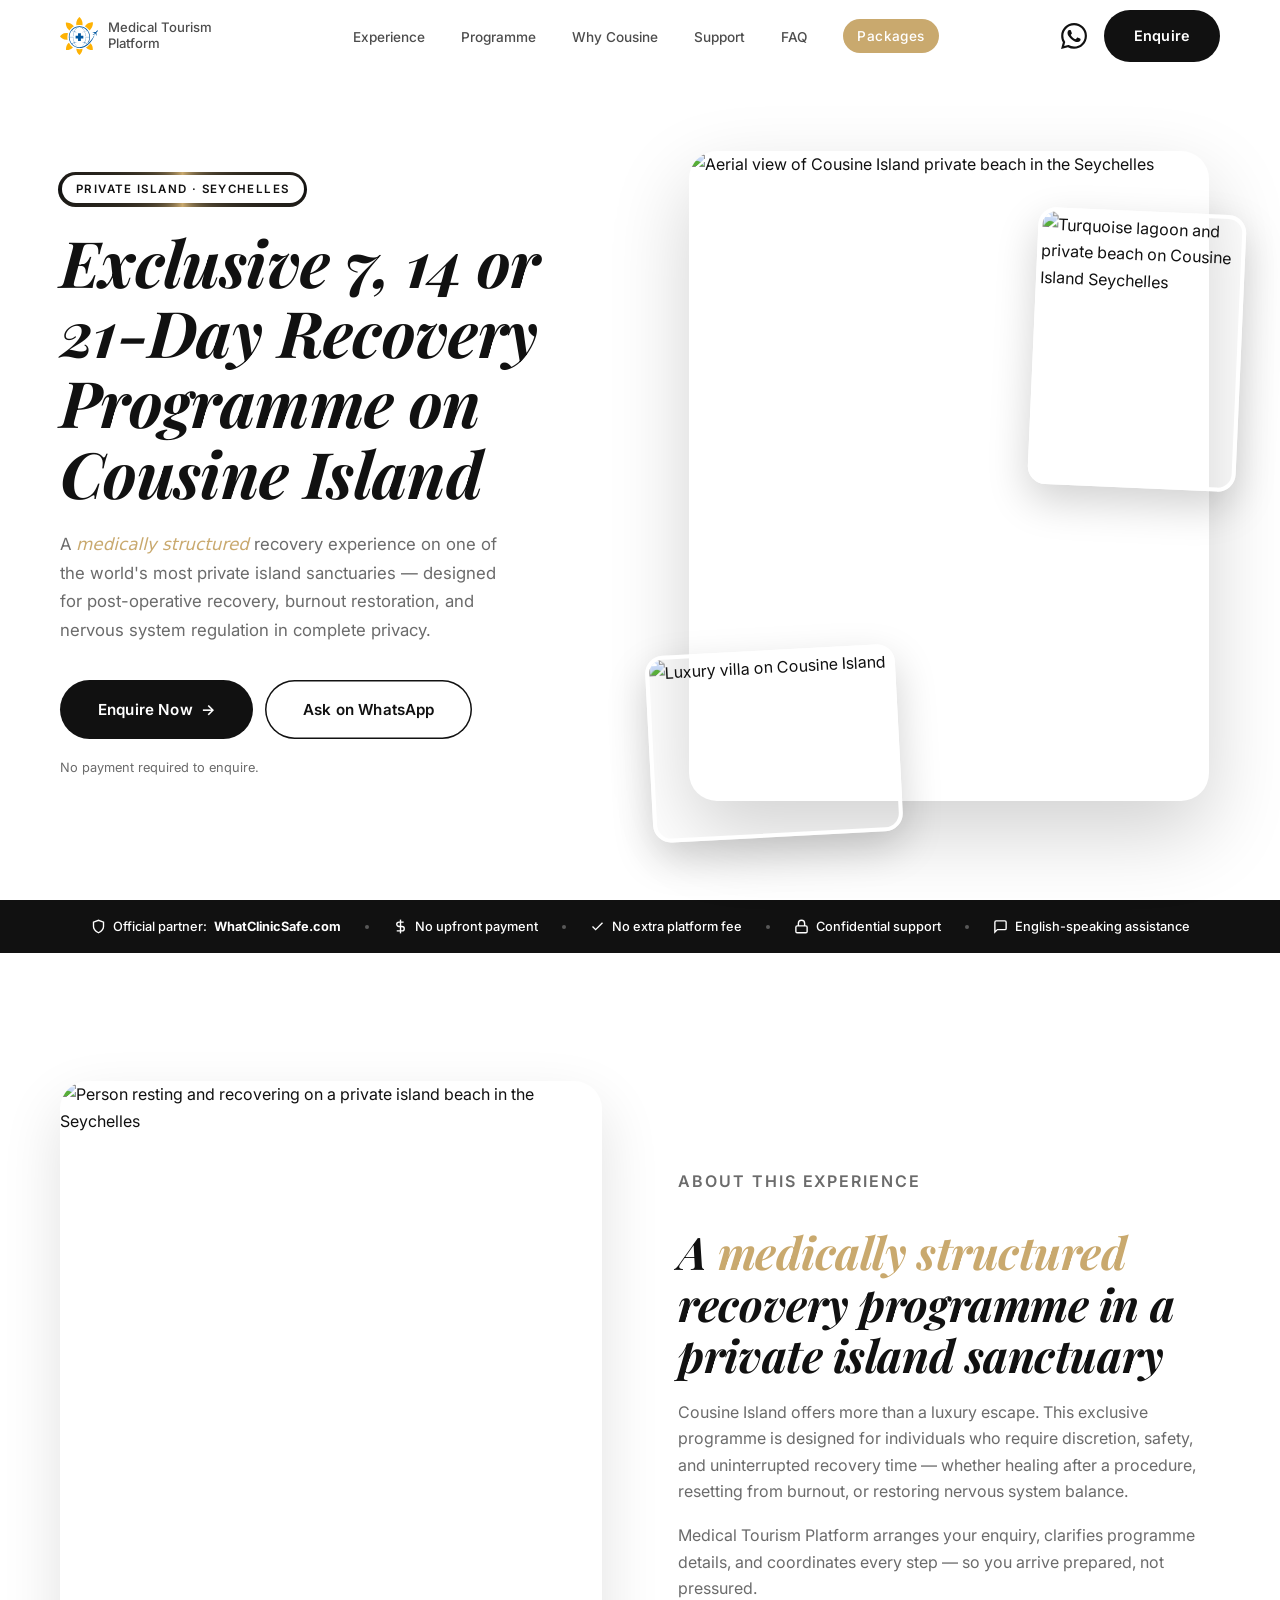
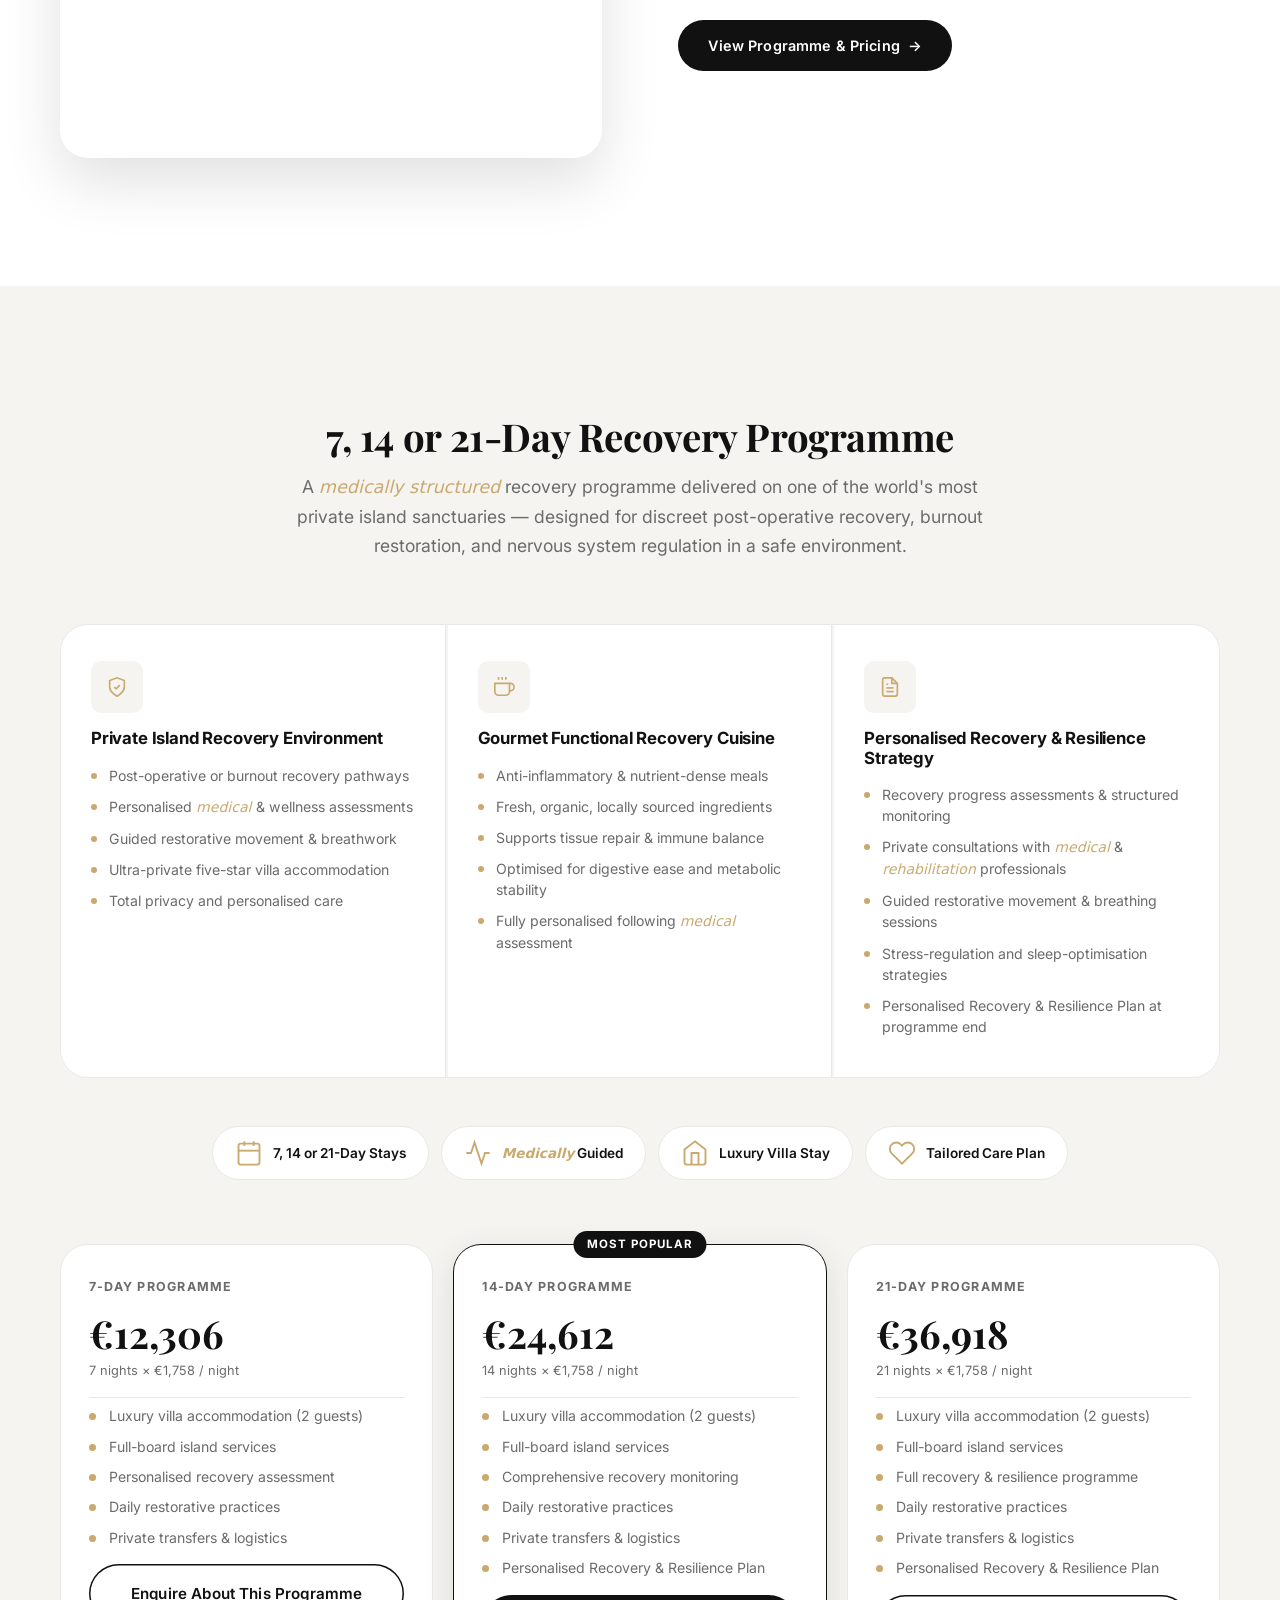
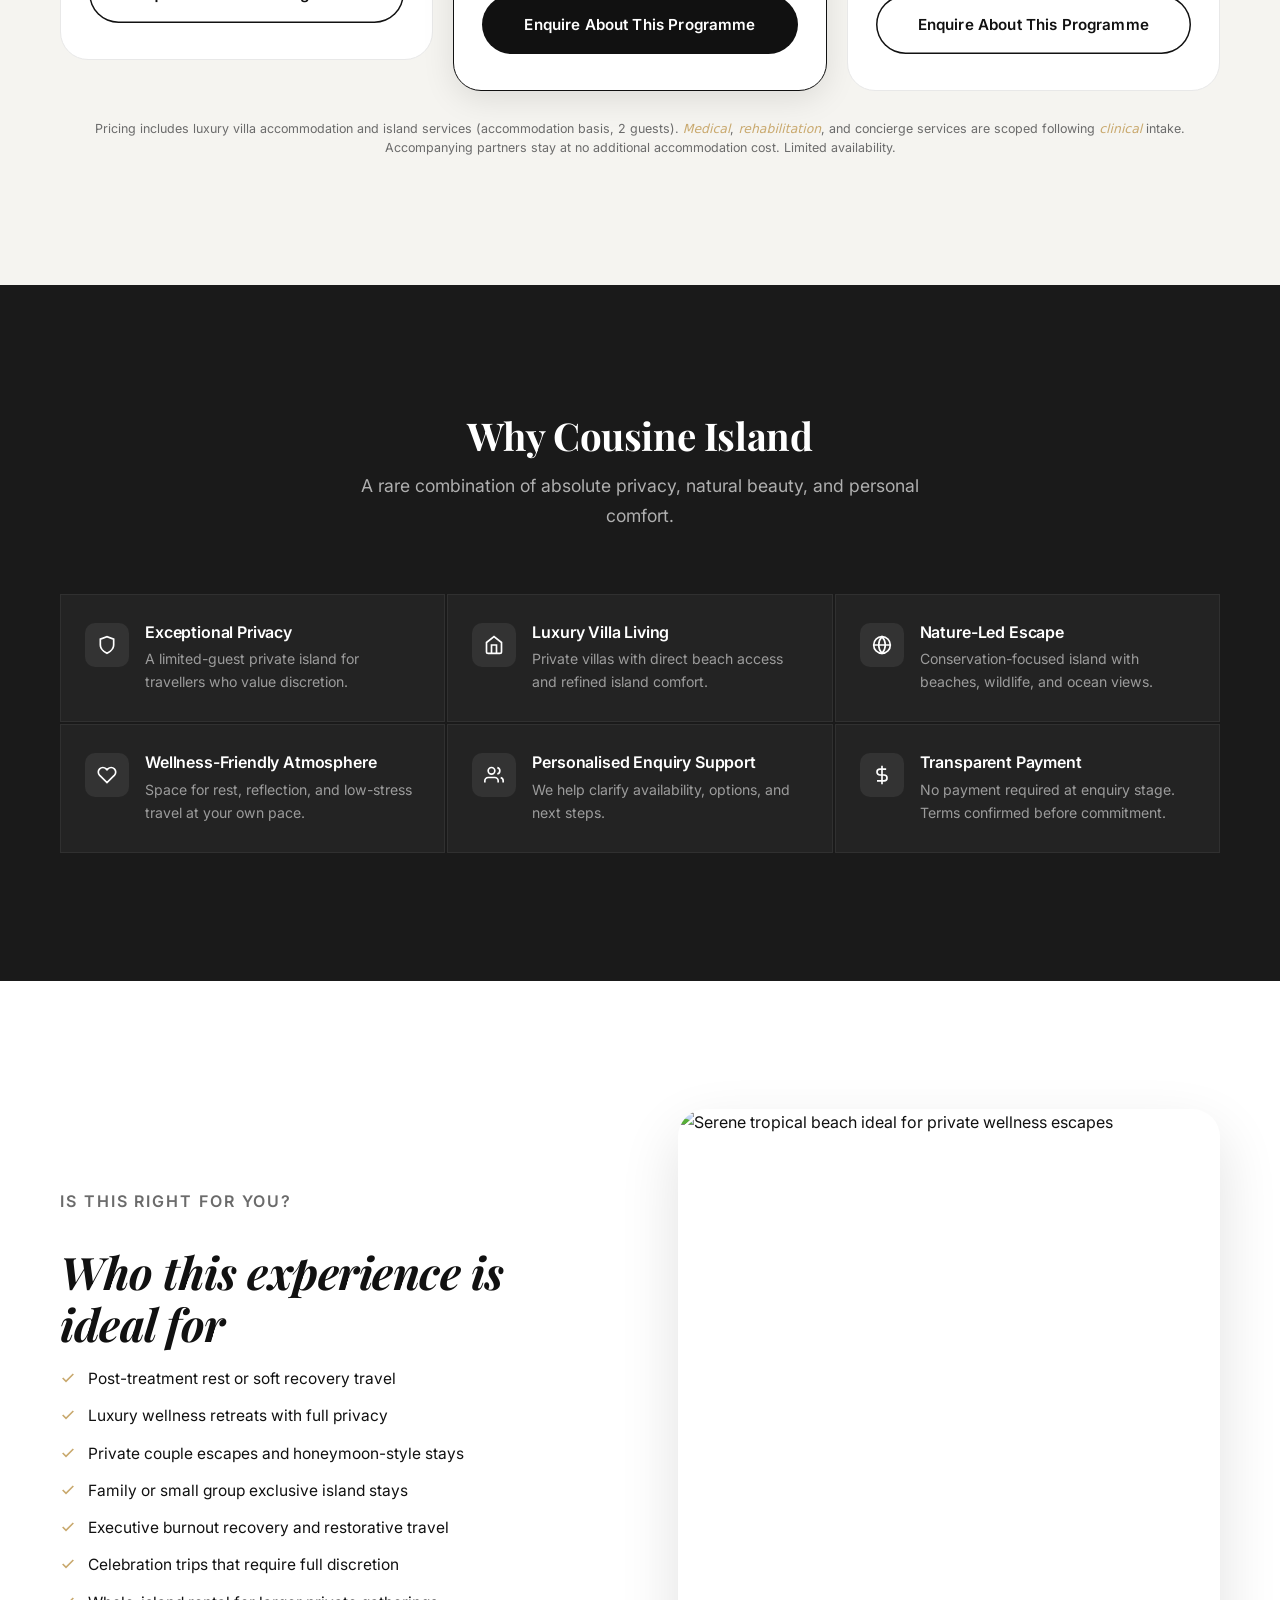
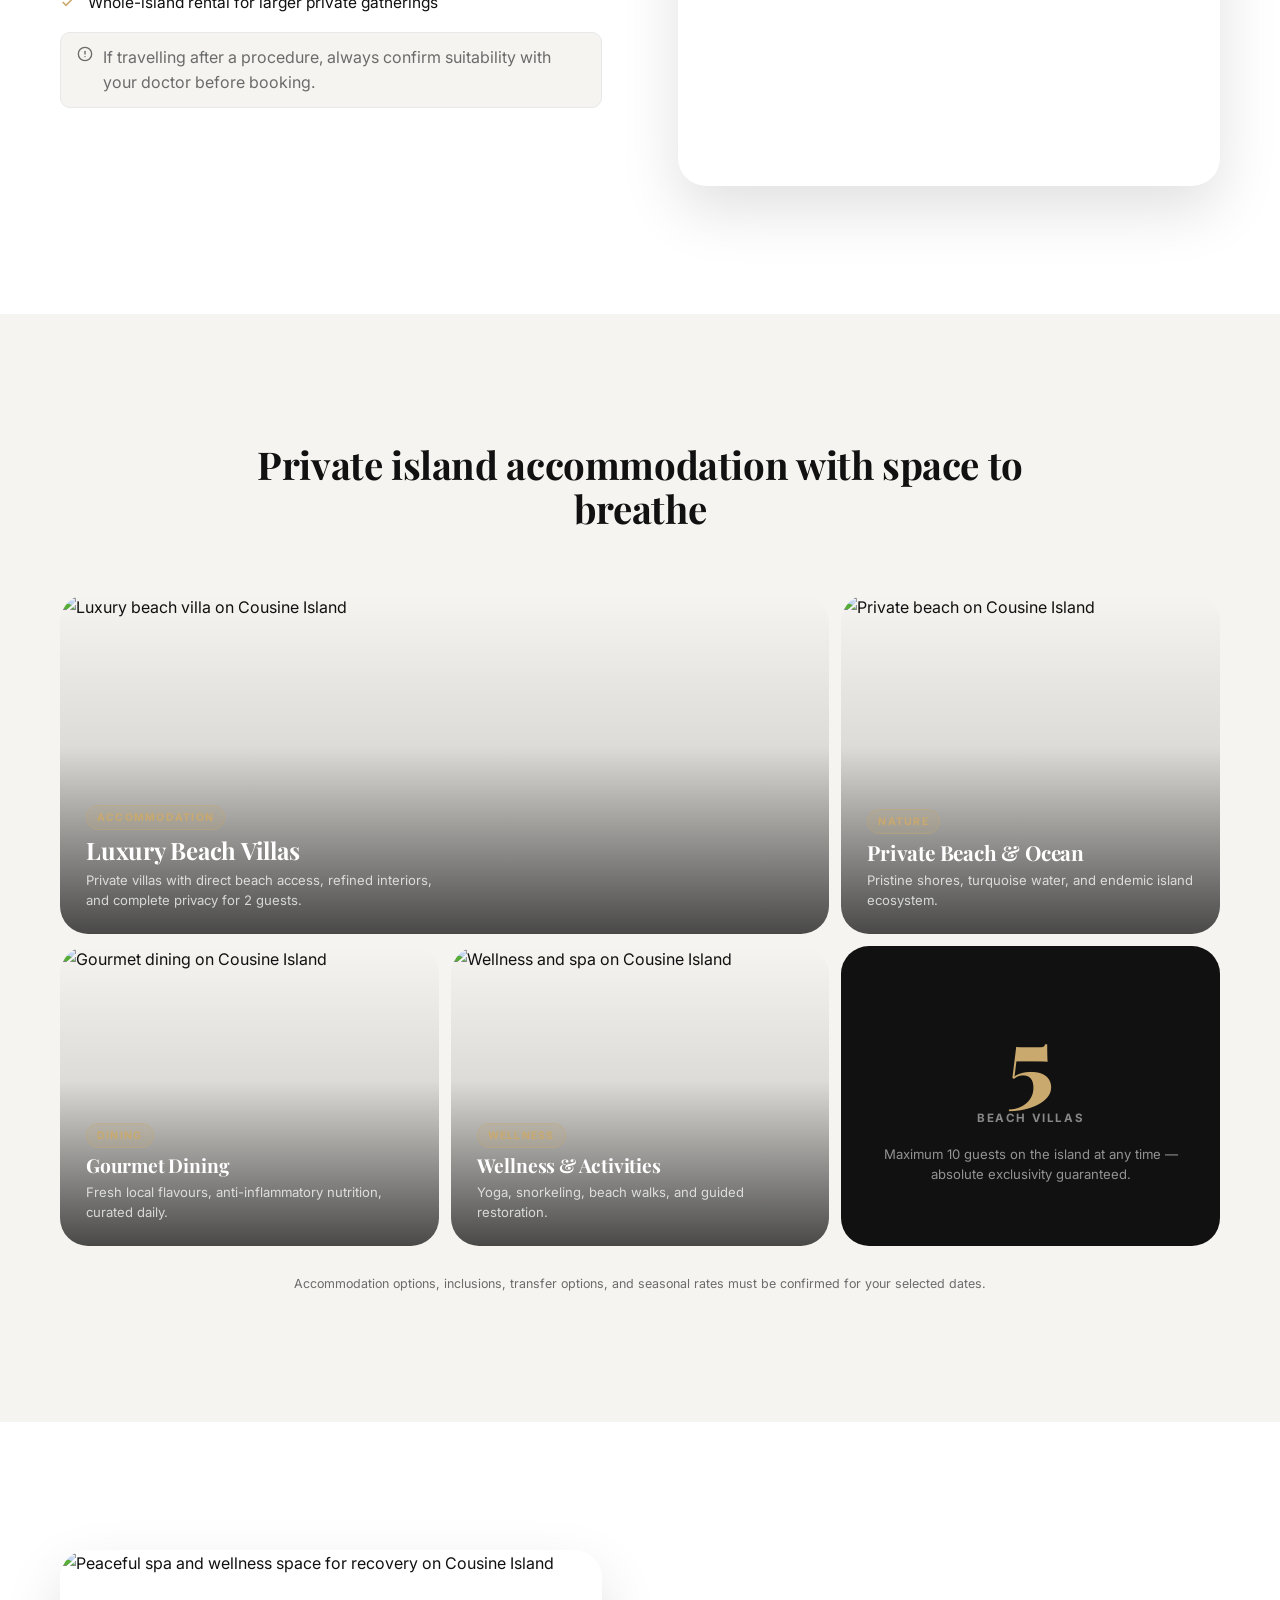
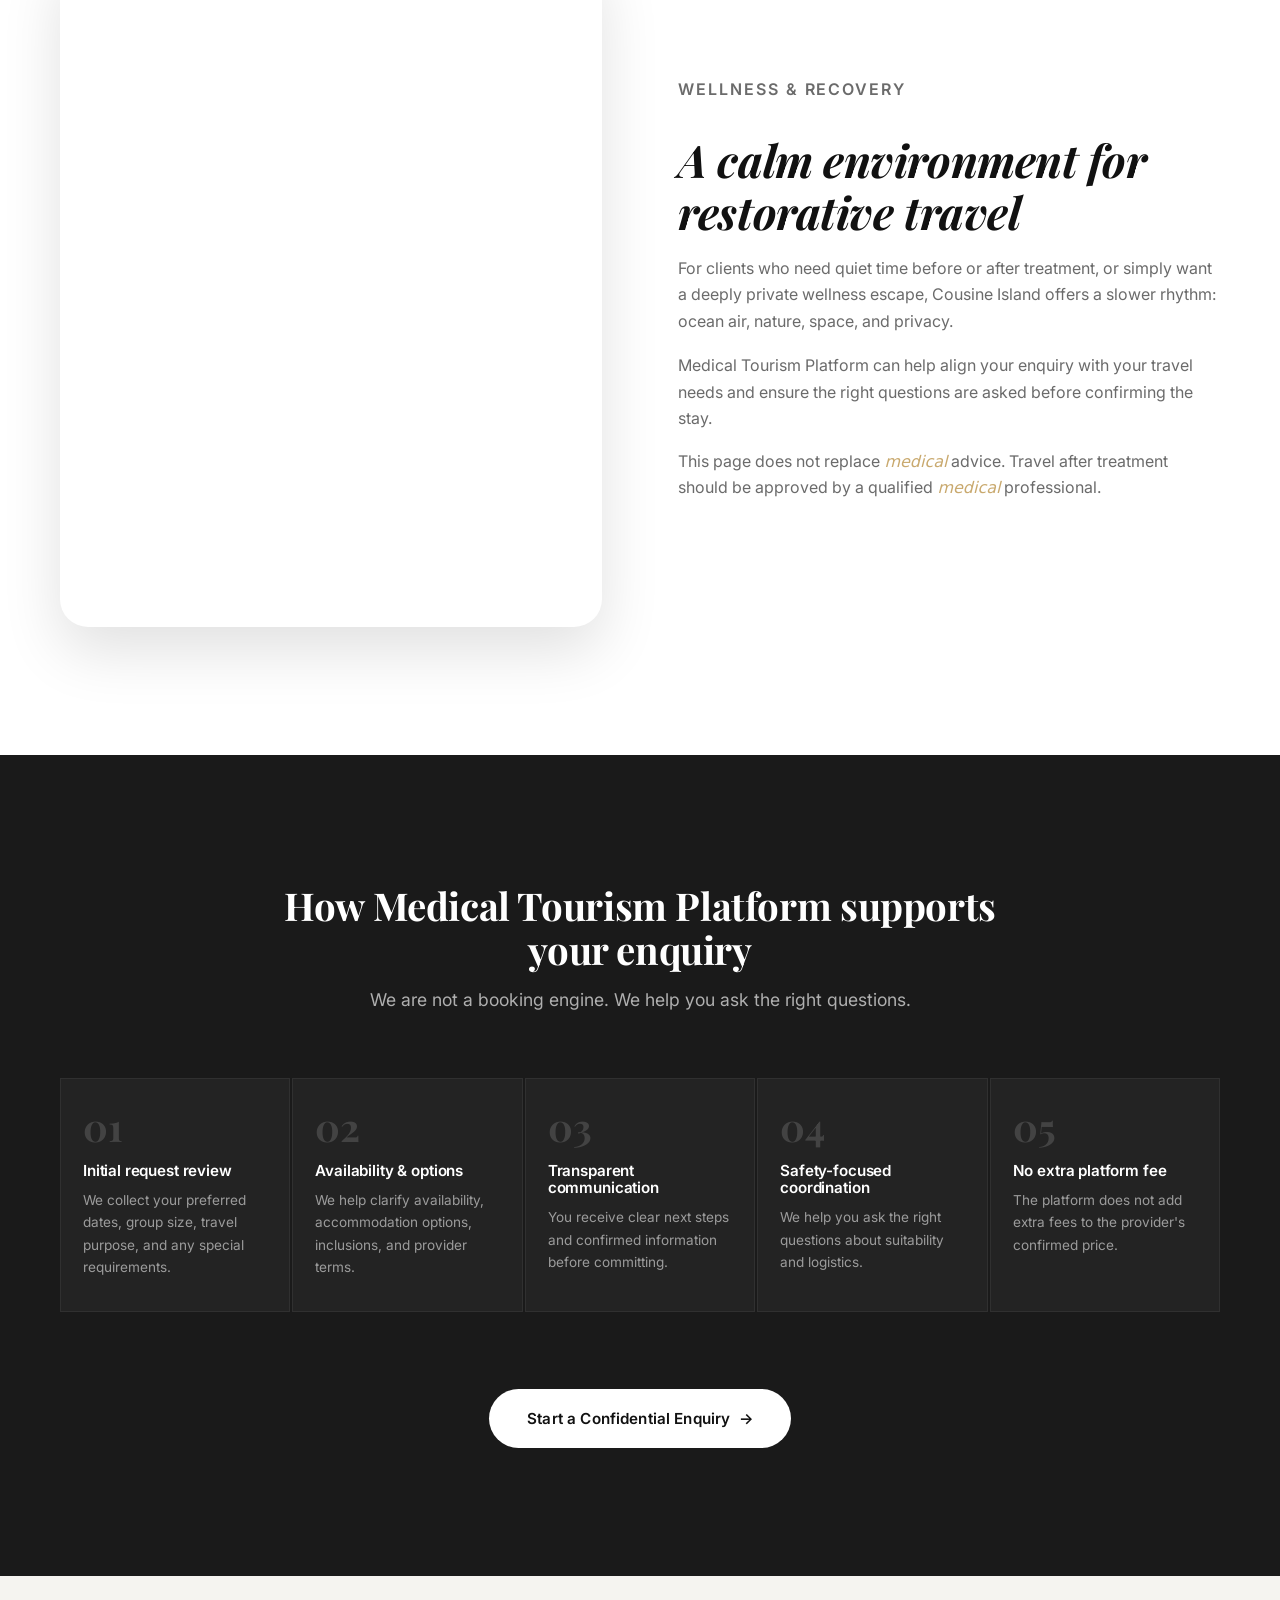
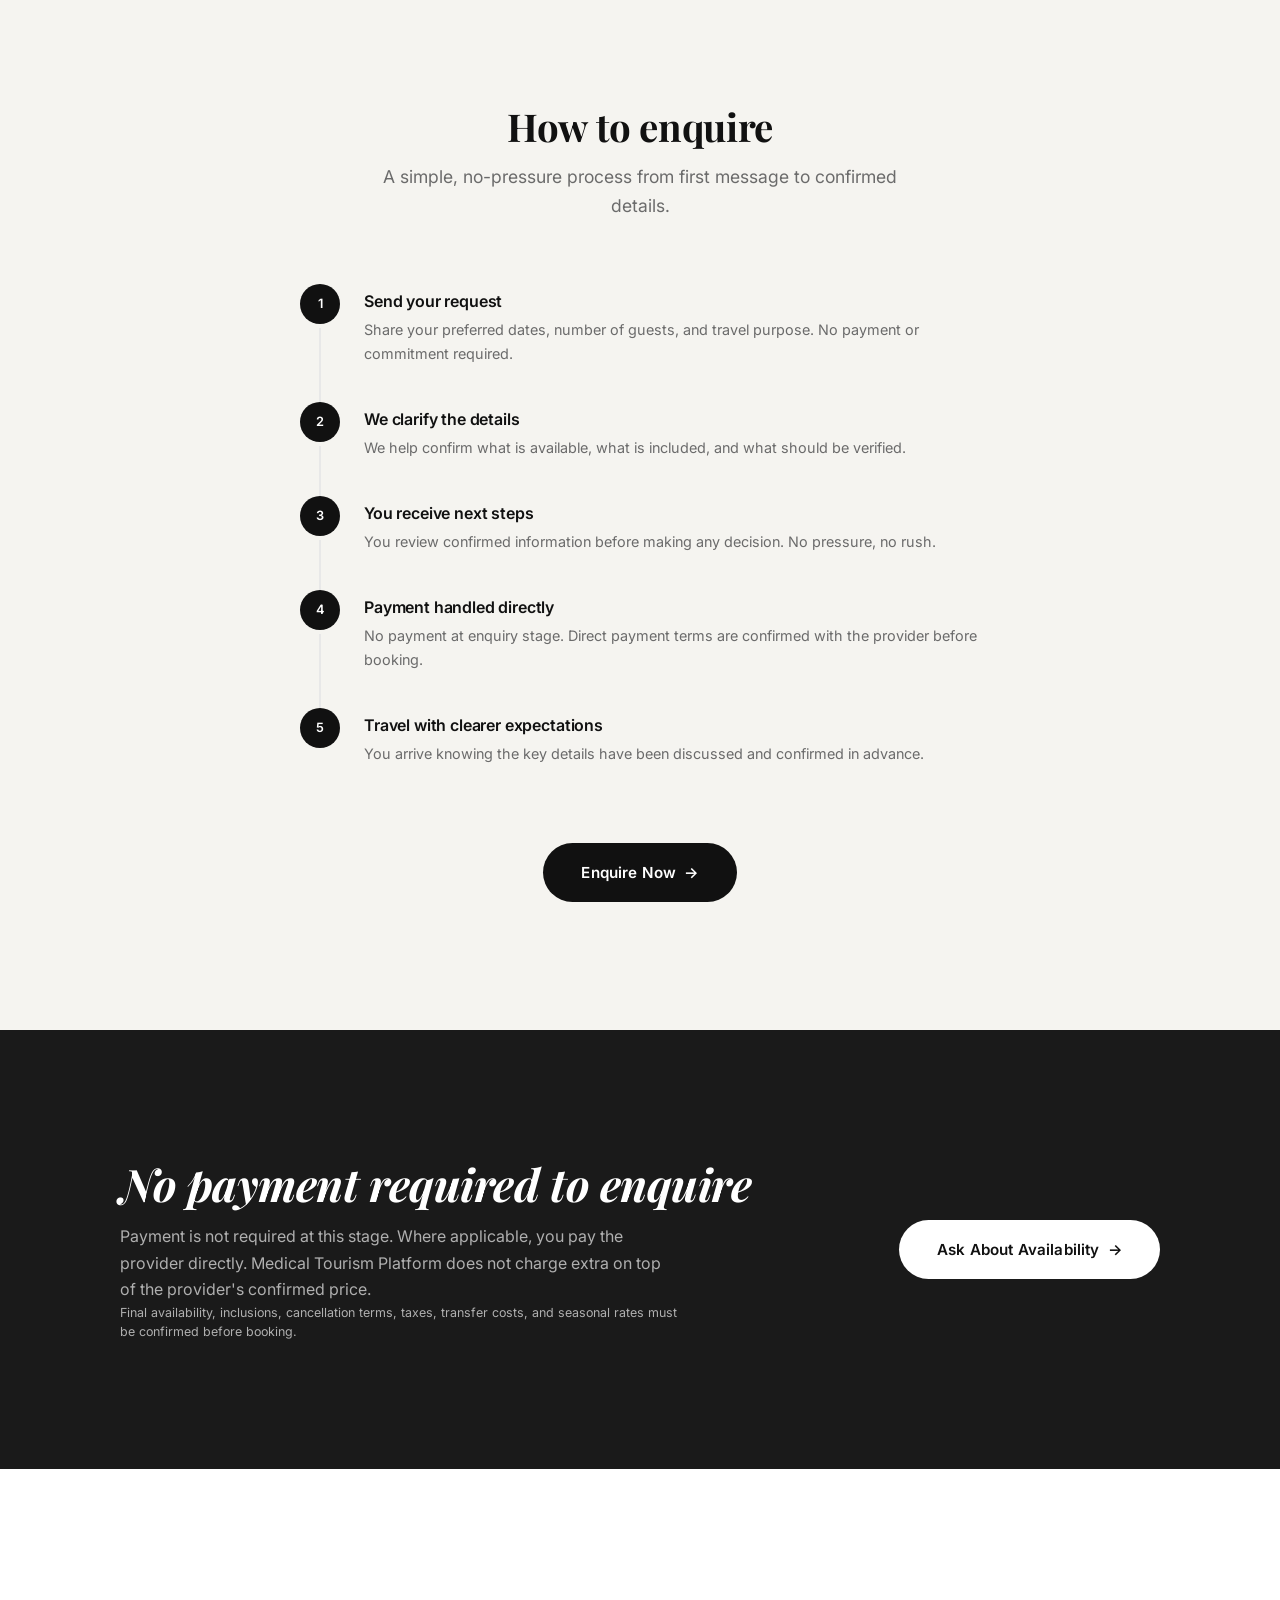
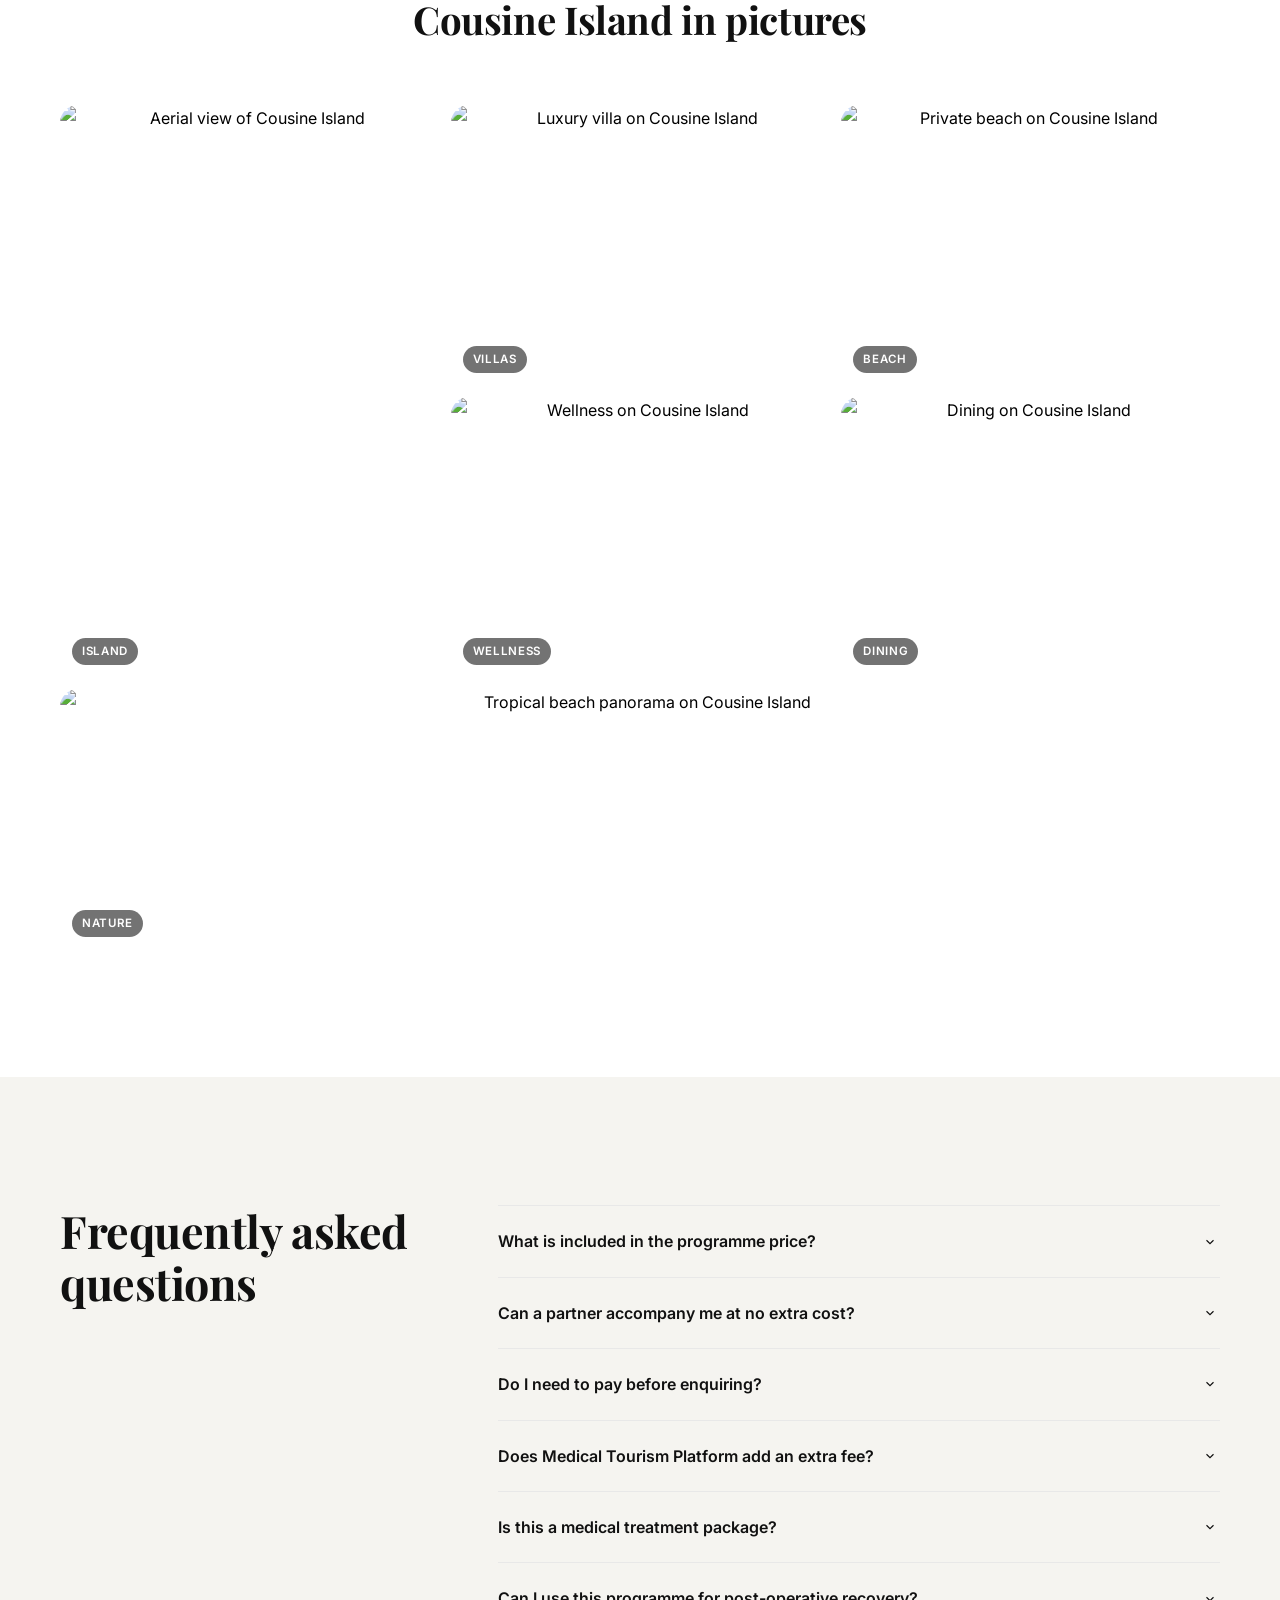
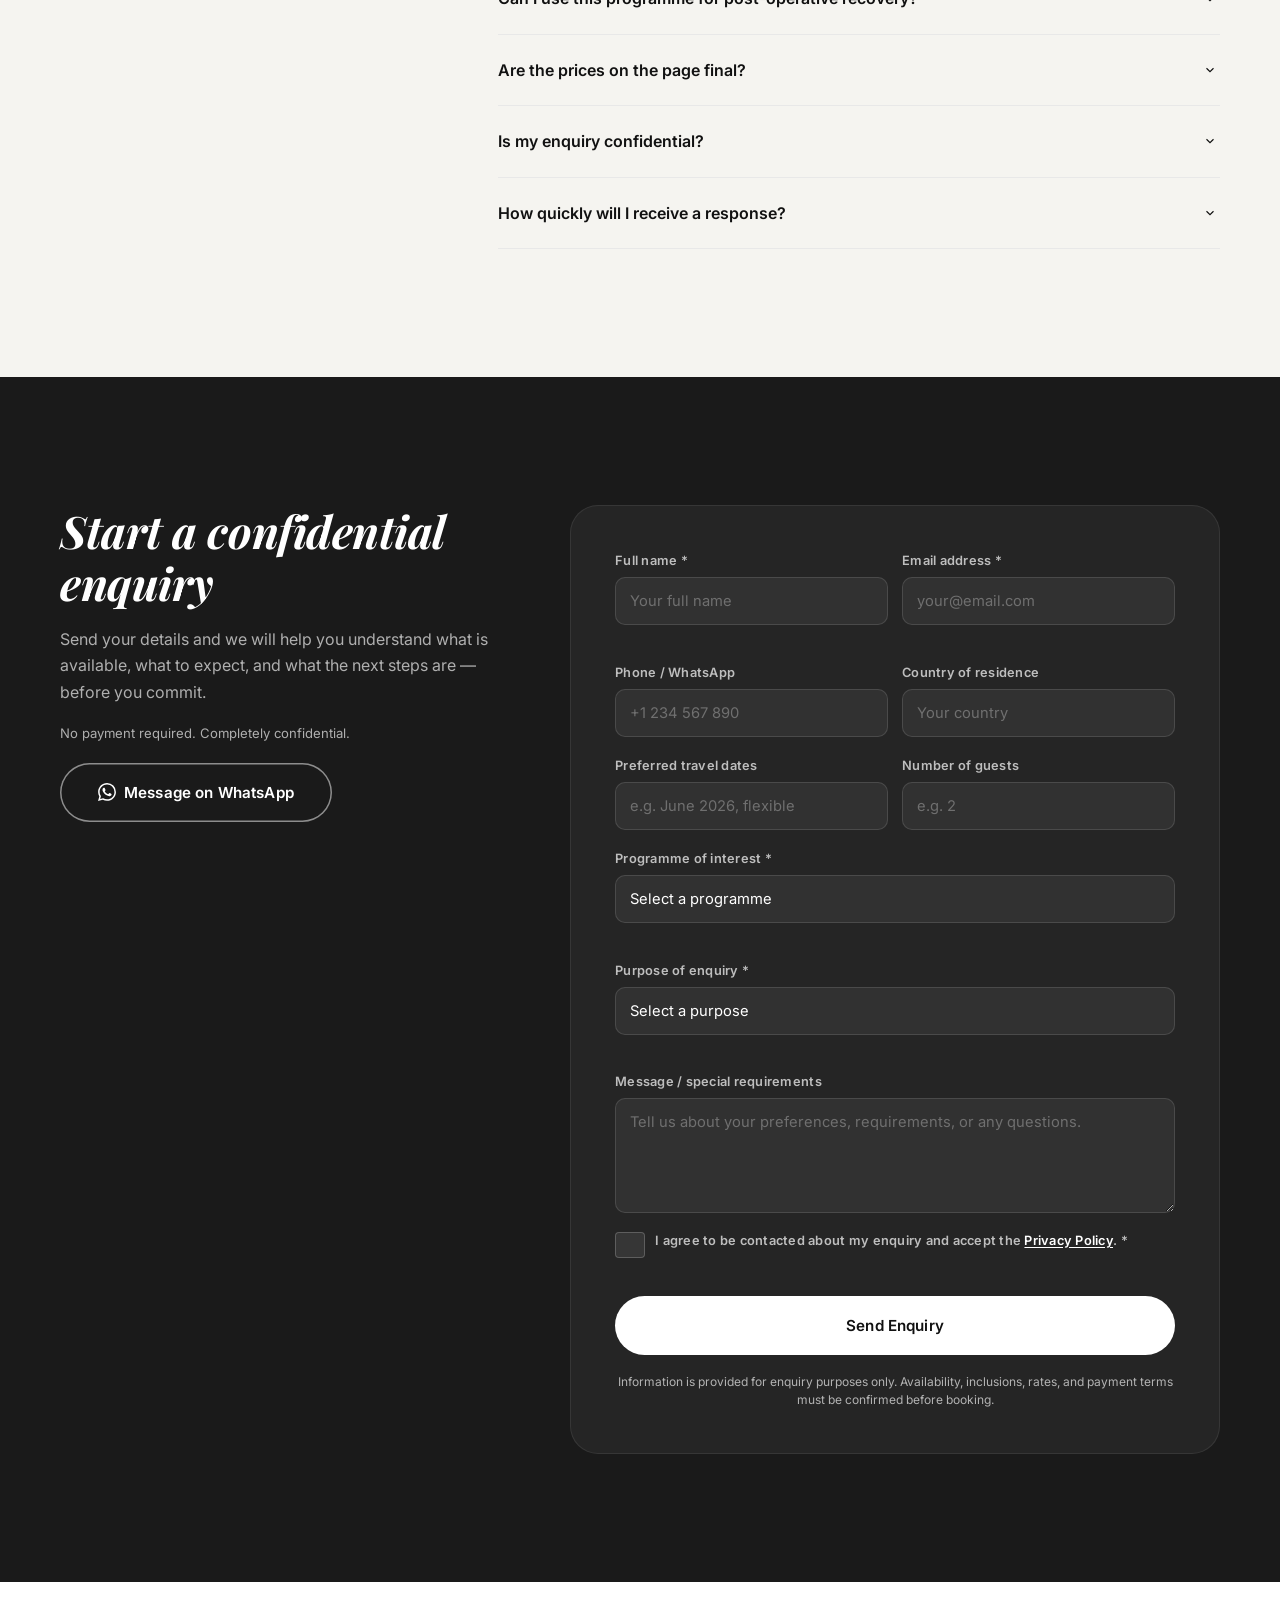
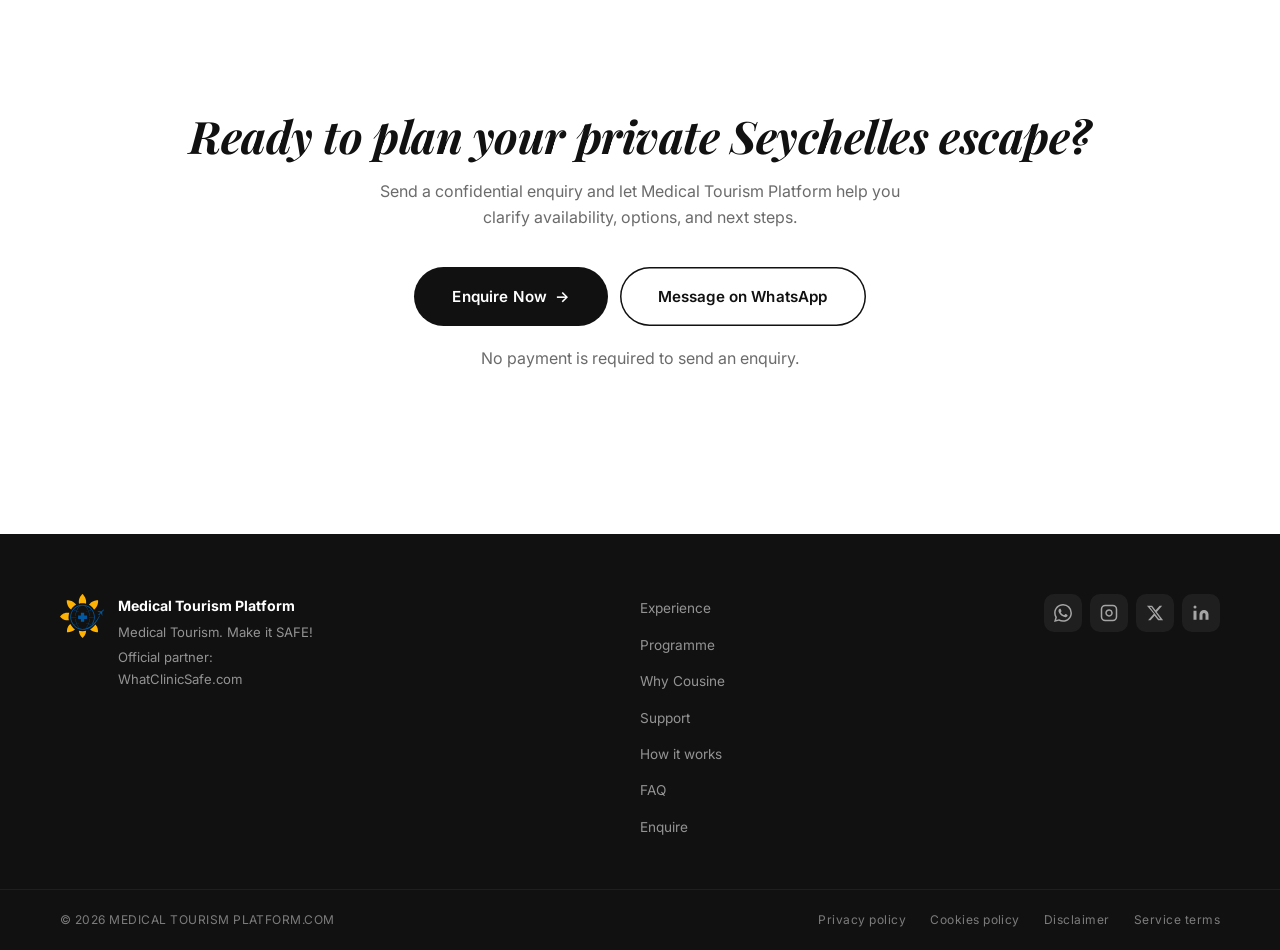
==== commit 06180122: "fix" ====
--- a/index.html
+++ b/index.html
@@ -105,6 +105,7 @@
           <li><a href="#why-cousine">Why Cousine</a></li>
           <li><a href="#support">Support</a></li>
           <li><a href="#faq">FAQ</a></li>
+          <li><a href="packages.html" class="nav-packages-link">Packages</a></li>
         </ul>
       </nav>
       <div class="header__actions">
@@ -124,6 +125,7 @@
         <li><a href="#why-cousine">Why Cousine</a></li>
         <li><a href="#support">Support</a></li>
         <li><a href="#faq">FAQ</a></li>
+        <li><a href="packages.html" class="nav-packages-link">Packages</a></li>
         <li><a href="#enquire" class="btn-pill btn-pill--dark">Enquire Now</a></li>
       </ul>
     </div>
@@ -136,7 +138,7 @@
       <div class="hero__text">
         <p class="label">Private Island · Seychelles</p>
         <h1 class="hero__heading">Exclusive 7, 14 or 21-Day Recovery Programme on Cousine Island</h1>
-        <p class="hero__sub">A medically structured recovery experience on one of the world's most private island sanctuaries — designed for post-operative recovery, burnout restoration, and nervous system regulation in complete privacy.</p>
+        <p class="hero__sub">A <em class="text-highlight">medically structured</em> recovery experience on one of the world's most private island sanctuaries — designed for post-operative recovery, burnout restoration, and nervous system regulation in complete privacy.</p>
         <div class="hero__actions">
           <a href="#enquire" class="btn-pill btn-pill--dark btn-pill--lg">Enquire Now &nbsp;→</a>
           <a href="[[*whatsapp_url]]" class="btn-pill btn-pill--outline btn-pill--lg" target="_blank" rel="noopener noreferrer">Ask on WhatsApp</a>
@@ -193,11 +195,11 @@
     <section class="section" id="experience">
       <div class="split">
         <div class="split__media">
-          <img src="https://images.unsplash.com/photo-1573843981267-be1999ff37cd?w=900&q=80" alt="Private beach on Cousine Island Seychelles with turquoise water and palm trees" loading="lazy" class="split__img" />
+          <img src="https://images.unsplash.com/photo-1506126613408-eca07ce68773?w=900&q=80" alt="Person resting and recovering on a private island beach in the Seychelles" loading="lazy" class="split__img" />
         </div>
         <div class="split__body">
           <p class="label">About this experience</p>
-          <h2>A medically structured recovery programme in a private island sanctuary</h2>
+          <h2>A <em class="text-highlight">medically structured</em> recovery programme in a private island sanctuary</h2>
           <p>Cousine Island offers more than a luxury escape. This exclusive programme is designed for individuals who require discretion, safety, and uninterrupted recovery time — whether healing after a procedure, resetting from burnout, or restoring nervous system balance.</p>
           <p>Medical Tourism Platform arranges your enquiry, clarifies programme details, and coordinates every step — so you arrive prepared, not pressured.</p>
           <a href="#programme" class="btn-pill btn-pill--dark">View Programme &amp; Pricing &nbsp;→</a>
@@ -210,7 +212,7 @@
       <div class="container">
         <div class="section-header section-header--center">
           <h2>7, 14 or 21-Day Recovery Programme</h2>
-          <p class="section-lead section-lead--center section-lead--wide">A medically structured recovery programme delivered on one of the world's most private island sanctuaries — designed for discreet post-operative recovery, burnout restoration, and nervous system regulation in a safe environment.</p>
+          <p class="section-lead section-lead--center section-lead--wide">A <em class="text-highlight">medically structured</em> recovery programme delivered on one of the world's most private island sanctuaries — designed for discreet post-operative recovery, burnout restoration, and nervous system regulation in a safe environment.</p>
         </div>
 
         <!-- Programme pillars -->
@@ -222,7 +224,7 @@
             <h3>Private Island Recovery Environment</h3>
             <ul class="pillar-list">
               <li>Post-operative or burnout recovery pathways</li>
-              <li>Personalised medical &amp; wellness assessments</li>
+              <li>Personalised <em class="text-highlight">medical</em> &amp; wellness assessments</li>
               <li>Guided restorative movement &amp; breathwork</li>
               <li>Ultra-private five-star villa accommodation</li>
               <li>Total privacy and personalised care</li>
@@ -238,7 +240,7 @@
               <li>Fresh, organic, locally sourced ingredients</li>
               <li>Supports tissue repair &amp; immune balance</li>
               <li>Optimised for digestive ease and metabolic stability</li>
-              <li>Fully personalised following medical assessment</li>
+              <li>Fully personalised following <em class="text-highlight">medical</em> assessment</li>
             </ul>
           </div>
           <div class="programme-pillar">
@@ -248,7 +250,7 @@
             <h3>Personalised Recovery &amp; Resilience Strategy</h3>
             <ul class="pillar-list">
               <li>Recovery progress assessments &amp; structured monitoring</li>
-              <li>Private consultations with medical &amp; rehabilitation professionals</li>
+              <li>Private consultations with <em class="text-highlight">medical</em> &amp; <em class="text-highlight">rehabilitation</em> professionals</li>
               <li>Guided restorative movement &amp; breathing sessions</li>
               <li>Stress-regulation and sleep-optimisation strategies</li>
               <li>Personalised Recovery &amp; Resilience Plan at programme end</li>
@@ -264,7 +266,7 @@
           </div>
           <div class="programme-badge">
             <svg width="28" height="28" viewBox="0 0 24 24" fill="none" stroke="currentColor" stroke-width="1.6" aria-hidden="true"><path d="M22 12h-4l-3 9L9 3l-3 9H2"/></svg>
-            <span>Medically Guided</span>
+            <span><em class="text-highlight">Medically</em> Guided</span>
           </div>
           <div class="programme-badge">
             <svg width="28" height="28" viewBox="0 0 24 24" fill="none" stroke="currentColor" stroke-width="1.6" aria-hidden="true"><path d="M3 9l9-7 9 7v11a2 2 0 0 1-2 2H5a2 2 0 0 1-2-2z"/><polyline points="9 22 9 12 15 12 15 22"/></svg>
@@ -322,7 +324,7 @@
           </div>
         </div>
 
-        <p class="footnote footnote--center">Pricing includes luxury villa accommodation and island services (accommodation basis, 2 guests). Medical, rehabilitation, and concierge services are scoped following clinical intake. Accompanying partners stay at no additional accommodation cost. Limited availability.</p>
+        <p class="footnote footnote--center">Pricing includes luxury villa accommodation and island services (accommodation basis, 2 guests). <em class="text-highlight">Medical</em>, <em class="text-highlight">rehabilitation</em>, and concierge services are scoped following <em class="text-highlight">clinical</em> intake. Accompanying partners stay at no additional accommodation cost. Limited availability.</p>
       </div>
     </section>
 
@@ -424,33 +426,44 @@
         <div class="section-header section-header--center">
           <h2>Private island accommodation with space to breathe</h2>
         </div>
-        <div class="accom-grid">
-          <div class="accom-card">
-            <img src="https://images.unsplash.com/photo-1520250497591-112f2f40a3f4?w=800&q=85" alt="Luxury beach villa on Cousine Island" loading="lazy" />
-            <div class="accom-card__body">
+        <div class="accom-bento">
+          <div class="accom-bento__card accom-bento__card--wide">
+            <img src="https://images.unsplash.com/photo-1520250497591-112f2f40a3f4?w=1400&q=85" alt="Luxury beach villa on Cousine Island" loading="lazy" />
+            <div class="accom-bento__overlay">
+              <span class="accom-bento__tag">Accommodation</span>
               <h3>Luxury Beach Villas</h3>
-              <p>Private villas with direct beach access, refined interiors, and complete privacy.</p>
-            </div>
-          </div>
-          <div class="accom-card">
-            <img src="https://images.unsplash.com/photo-1414235077428-338989a2e8c0?w=800&q=80" alt="Gourmet dining on Cousine Island" loading="lazy" />
-            <div class="accom-card__body">
+              <p>Private villas with direct beach access, refined interiors, and complete privacy for 2 guests.</p>
+            </div>
+          </div>
+          <div class="accom-bento__card">
+            <img src="https://images.unsplash.com/photo-1414235077428-338989a2e8c0?w=800&q=85" alt="Gourmet dining on Cousine Island" loading="lazy" />
+            <div class="accom-bento__overlay">
+              <span class="accom-bento__tag">Dining</span>
               <h3>Gourmet Dining</h3>
-              <p>Curated dining with fresh local flavours.</p>
-            </div>
-          </div>
-          <div class="accom-card">
-            <img src="https://images.unsplash.com/photo-1544161515-4ab6ce6db874?w=800&q=80" alt="Wellness and spa on Cousine Island" loading="lazy" />
-            <div class="accom-card__body">
+              <p>Fresh local flavours, anti-inflammatory nutrition, curated daily.</p>
+            </div>
+          </div>
+          <div class="accom-bento__card">
+            <img src="https://images.unsplash.com/photo-1544161515-4ab6ce6db874?w=800&q=85" alt="Wellness and spa on Cousine Island" loading="lazy" />
+            <div class="accom-bento__overlay">
+              <span class="accom-bento__tag">Wellness</span>
               <h3>Wellness &amp; Activities</h3>
-              <p>Yoga, snorkeling, beach walks, and conservation experiences.</p>
-            </div>
-          </div>
-          <div class="accom-card">
-            <img src="https://images.unsplash.com/photo-1465379944081-7f47de8d74ac?w=700&q=80" alt="Nature and conservation on Cousine Island" loading="lazy" />
-            <div class="accom-card__body">
-              <h3>Nature &amp; Conservation</h3>
-              <p>Endemic wildlife and pristine island ecosystem.</p>
+              <p>Yoga, snorkeling, beach walks, and guided restoration.</p>
+            </div>
+          </div>
+          <div class="accom-bento__card accom-bento__card--tall">
+            <img src="https://images.unsplash.com/photo-1559128010-7c1ad6e1b6a5?w=800&q=85" alt="Private beach on Cousine Island" loading="lazy" />
+            <div class="accom-bento__overlay">
+              <span class="accom-bento__tag">Nature</span>
+              <h3>Private Beach &amp; Ocean</h3>
+              <p>Pristine shores, turquoise water, and endemic island ecosystem.</p>
+            </div>
+          </div>
+          <div class="accom-bento__card accom-bento__card--accent">
+            <div class="accom-bento__stat-body">
+              <span class="accom-bento__stat">5</span>
+              <span class="accom-bento__stat-label">Beach Villas</span>
+              <p>Maximum 10 guests on the island at any time — absolute exclusivity guaranteed.</p>
             </div>
           </div>
         </div>
@@ -469,7 +482,7 @@
           <h2>A calm environment for restorative travel</h2>
           <p>For clients who need quiet time before or after treatment, or simply want a deeply private wellness escape, Cousine Island offers a slower rhythm: ocean air, nature, space, and privacy.</p>
           <p>Medical Tourism Platform can help align your enquiry with your travel needs and ensure the right questions are asked before confirming the stay.</p>
-          <p class="footnote">This page does not replace medical advice. Travel after treatment should be approved by a qualified medical professional.</p>
+          <p class="footnote">This page does not replace <em class="text-highlight">medical</em> advice. Travel after treatment should be approved by a qualified <em class="text-highlight">medical</em> professional.</p>
         </div>
       </div>
     </section>
@@ -632,7 +645,7 @@
         <div class="faq-list">
           <div class="faq-item">
             <button class="faq-item__q" aria-expanded="false" aria-controls="faq-1">What is included in the programme price?<svg width="18" height="18" viewBox="0 0 24 24" fill="none" stroke="currentColor" stroke-width="2" aria-hidden="true"><polyline points="6 9 12 15 18 9"/></svg></button>
-            <div class="faq-item__a" id="faq-1"><p>The programme fee covers luxury villa accommodation and full-board island services for 2 guests (€1,758 per night). Medical, rehabilitation, and concierge services are scoped individually following a clinical intake. An accompanying partner stays at no additional accommodation cost.</p></div>
+            <div class="faq-item__a" id="faq-1"><p>The programme fee covers luxury villa accommodation and full-board island services for 2 guests (€1,758 per night). <em class="text-highlight">Medical</em>, <em class="text-highlight">rehabilitation</em>, and concierge services are scoped individually following a <em class="text-highlight">clinical</em> intake. An accompanying partner stays at no additional accommodation cost.</p></div>
           </div>
           <div class="faq-item">
             <button class="faq-item__q" aria-expanded="false" aria-controls="faq-2">Can a partner accompany me at no extra cost?<svg width="18" height="18" viewBox="0 0 24 24" fill="none" stroke="currentColor" stroke-width="2" aria-hidden="true"><polyline points="6 9 12 15 18 9"/></svg></button>
@@ -648,7 +661,7 @@
           </div>
           <div class="faq-item">
             <button class="faq-item__q" aria-expanded="false" aria-controls="faq-5">Is this a medical treatment package?<svg width="18" height="18" viewBox="0 0 24 24" fill="none" stroke="currentColor" stroke-width="2" aria-hidden="true"><polyline points="6 9 12 15 18 9"/></svg></button>
-            <div class="faq-item__a" id="faq-5"><p>This is a medically structured recovery and wellness programme, not a medical treatment package. Medical and rehabilitation services are scoped individually following clinical intake.</p></div>
+            <div class="faq-item__a" id="faq-5"><p>This is a <em class="text-highlight">medically structured</em> recovery and wellness programme, not a <em class="text-highlight">medical</em> treatment package. <em class="text-highlight">Medical</em> and <em class="text-highlight">rehabilitation</em> services are scoped individually following <em class="text-highlight">clinical</em> intake.</p></div>
           </div>
           <div class="faq-item">
             <button class="faq-item__q" aria-expanded="false" aria-controls="faq-6">Can I use this programme for post-operative recovery?<svg width="18" height="18" viewBox="0 0 24 24" fill="none" stroke="currentColor" stroke-width="2" aria-hidden="true"><polyline points="6 9 12 15 18 9"/></svg></button>
@@ -656,7 +669,7 @@
           </div>
           <div class="faq-item">
             <button class="faq-item__q" aria-expanded="false" aria-controls="faq-7">Are the prices on the page final?<svg width="18" height="18" viewBox="0 0 24 24" fill="none" stroke="currentColor" stroke-width="2" aria-hidden="true"><polyline points="6 9 12 15 18 9"/></svg></button>
-            <div class="faq-item__a" id="faq-7"><p>Prices shown are based on published full-board villa rates. Final fees including medical, rehabilitation, and concierge services are scoped during clinical intake and confirmed before booking.</p></div>
+            <div class="faq-item__a" id="faq-7"><p>Prices shown are based on published full-board villa rates. Final fees including <em class="text-highlight">medical</em>, <em class="text-highlight">rehabilitation</em>, and concierge services are scoped during <em class="text-highlight">clinical</em> intake and confirmed before booking.</p></div>
           </div>
           <div class="faq-item">
             <button class="faq-item__q" aria-expanded="false" aria-controls="faq-8">Is my enquiry confidential?<svg width="18" height="18" viewBox="0 0 24 24" fill="none" stroke="currentColor" stroke-width="2" aria-hidden="true"><polyline points="6 9 12 15 18 9"/></svg></button>
@@ -805,6 +818,24 @@
 
   </main>
 
+  <!-- Packages popup (mobile only) -->
+  <div class="pkg-popup" id="pkg-popup" aria-hidden="true" role="dialog" aria-modal="true" aria-label="View all packages" style="display:none">
+    <div class="pkg-popup__inner">
+      <button class="pkg-popup__close" id="pkg-popup-close" aria-label="Close">
+        <svg width="16" height="16" viewBox="0 0 24 24" fill="none" stroke="currentColor" stroke-width="2.5"><line x1="18" y1="6" x2="6" y2="18"/><line x1="6" y1="6" x2="18" y2="18"/></svg>
+      </button>
+      <div class="pkg-popup__img">
+        <img src="https://images.unsplash.com/photo-1590523277543-a94d2e4eb00b?w=600&q=80" alt="Cousine Island Seychelles" loading="lazy" />
+      </div>
+      <div class="pkg-popup__body">
+        <p class="pkg-popup__label">7 · 14 · 21 Days</p>
+        <h3 class="pkg-popup__title">See all packages in detail</h3>
+        <p class="pkg-popup__text">Full breakdowns, daily schedules, and inclusions for each recovery programme.</p>
+        <a href="packages.html" class="pkg-popup__btn">View Packages &nbsp;→</a>
+      </div>
+    </div>
+  </div>
+
   <!-- CHUNK: landing-footer -->
   <footer class="footer">
     <div class="footer__top">
@@ -852,5 +883,43 @@
   </div>
 
   <script src="assets/js/cousine-landing.js"></script>
+  <script>
+    (function() {
+      var popup = document.getElementById('pkg-popup');
+      var closeBtn = document.getElementById('pkg-popup-close');
+      var section = document.getElementById('programme');
+      if (!popup || !section) return;
+
+      var shown = false;
+      var dismissed = false;
+
+      function show() {
+        popup.style.display = 'block';
+        requestAnimationFrame(function() {
+          popup.classList.add('is-visible');
+          popup.setAttribute('aria-hidden', 'false');
+        });
+      }
+
+      function dismiss() {
+        dismissed = true;
+        popup.classList.remove('is-visible');
+        popup.classList.add('is-dismissed');
+        setTimeout(function() { popup.style.display = 'none'; }, 400);
+      }
+
+      function check() {
+        if (dismissed || shown) return;
+        if (section.getBoundingClientRect().bottom < 0) {
+          shown = true;
+          show();
+        }
+      }
+
+      window.addEventListener('scroll', check, { passive: true });
+      if (closeBtn) closeBtn.addEventListener('click', dismiss);
+      popup.querySelectorAll('a').forEach(function(a) { a.addEventListener('click', dismiss); });
+    })();
+  </script>
 </body>
 </html>
--- a/assets/css/cousine-landing.css
+++ b/assets/css/cousine-landing.css
@@ -48,6 +48,11 @@
 img { display: block; max-width: 100%; height: auto; }
 a { color: inherit; text-decoration: none; }
 ul, ol { list-style: none; }
+
+.text-highlight {
+  font-style: italic;
+  color: var(--accent);
+}
 button { font: inherit; cursor: pointer; border: none; background: none; }
 
 h1, h2, h3, h4 {
@@ -350,6 +355,25 @@
   transition: color 0.2s;
 }
 
+.nav-packages-link {
+  display: inline-flex;
+  align-items: center;
+  gap: 5px;
+  padding: 6px 14px;
+  border-radius: var(--radius-pill);
+  background: var(--accent);
+  color: var(--white) !important;
+  font-weight: 600;
+  font-size: 0.8rem;
+  letter-spacing: 0.03em;
+  transition: background 0.2s, transform 0.2s var(--ease-out);
+}
+.nav-packages-link:hover {
+  background: #b8924f;
+  transform: translateY(-1px);
+  color: var(--white) !important;
+}
+
 .header__actions {
   display: flex;
   align-items: center;
@@ -822,30 +846,155 @@
 /* ----------------------------------------------------------------
    Accommodation grid
    ---------------------------------------------------------------- */
-.accom-grid {
+/* ----------------------------------------------------------------
+   Accommodation bento grid
+   ---------------------------------------------------------------- */
+.accom-bento {
   display: grid;
-  grid-template-columns: repeat(2, 1fr);
-  gap: 14px;
-}
-
-.accom-card {
-  border-radius: var(--radius-md);
+  grid-template-columns: repeat(3, 1fr);
+  grid-template-rows: 340px 300px;
+  gap: 12px;
+}
+
+.accom-bento__card {
+  position: relative;
+  border-radius: var(--radius-lg);
   overflow: hidden;
-  background: var(--white);
-  box-shadow: 0 4px 20px rgba(0,0,0,.08);
-  transition: transform 0.3s var(--ease-out), box-shadow 0.3s;
-}
-.accom-card:hover { transform: translateY(-4px); box-shadow: 0 12px 40px rgba(0,0,0,.14); }
-
-.accom-card img {
+  cursor: default;
+}
+
+.accom-bento__card img {
   width: 100%;
-  aspect-ratio: 21 / 9;
+  height: 100%;
   object-fit: cover;
-}
-
-.accom-card__body { padding: 20px 22px 24px; }
-.accom-card__body h3 { font-size: 1rem; font-family: var(--font-sans); font-weight: 600; margin-bottom: 6px; color: var(--black); }
-.accom-card__body p { font-size: 0.88rem; }
+  display: block;
+  transition: transform 0.6s var(--ease-out);
+}
+.accom-bento__card:hover img { transform: scale(1.04); }
+
+.accom-bento__card::after {
+  content: '';
+  position: absolute;
+  inset: 0;
+  background: linear-gradient(to top, rgba(0,0,0,.7) 0%, rgba(0,0,0,.1) 55%, transparent 100%);
+  pointer-events: none;
+}
+
+.accom-bento__card--wide {
+  grid-column: span 2;
+}
+
+.accom-bento__card--tall {
+  grid-row: span 2;
+  grid-column: 3;
+  grid-row-start: 1;
+}
+
+.accom-bento__overlay {
+  position: absolute;
+  bottom: 0;
+  left: 0;
+  right: 0;
+  padding: 24px 26px;
+  z-index: 1;
+  display: flex;
+  flex-direction: column;
+  gap: 6px;
+}
+
+.accom-bento__tag {
+  display: inline-block;
+  width: fit-content;
+  font-size: 0.65rem;
+  font-weight: 700;
+  letter-spacing: 0.12em;
+  text-transform: uppercase;
+  color: var(--accent);
+  background: rgba(201,169,110,.15);
+  border: 1px solid rgba(201,169,110,.4);
+  border-radius: var(--radius-pill);
+  padding: 3px 10px;
+  backdrop-filter: blur(4px);
+}
+
+.accom-bento__overlay h3 {
+  font-family: var(--font-serif);
+  font-size: 1.2rem;
+  font-weight: 700;
+  color: var(--white);
+  line-height: 1.2;
+  margin: 0;
+}
+
+.accom-bento__card--wide .accom-bento__overlay h3 { font-size: 1.5rem; }
+.accom-bento__card--tall .accom-bento__overlay h3 { font-size: 1.3rem; }
+
+.accom-bento__overlay p {
+  font-size: 0.82rem;
+  color: rgba(255,255,255,.75);
+  line-height: 1.5;
+  margin: 0;
+  max-width: 360px;
+}
+
+/* Accent stat card */
+.accom-bento__card--accent {
+  background: var(--black);
+  display: flex;
+  align-items: center;
+  justify-content: center;
+}
+.accom-bento__card--accent::after { display: none; }
+.accom-bento__card--accent:hover img { transform: none; }
+
+.accom-bento__stat-body {
+  display: flex;
+  flex-direction: column;
+  align-items: center;
+  text-align: center;
+  gap: 4px;
+  padding: 32px 24px;
+}
+
+.accom-bento__stat {
+  font-family: var(--font-serif);
+  font-size: clamp(4rem, 8vw, 6rem);
+  font-weight: 900;
+  color: var(--accent);
+  line-height: 1;
+}
+
+.accom-bento__stat-label {
+  font-size: 0.72rem;
+  font-weight: 700;
+  letter-spacing: 0.14em;
+  text-transform: uppercase;
+  color: rgba(255,255,255,.5);
+  margin-bottom: 12px;
+}
+
+.accom-bento__stat-body p {
+  font-size: 0.82rem;
+  color: rgba(255,255,255,.55);
+  line-height: 1.55;
+  margin: 0;
+}
+
+@media (max-width: 860px) {
+  .accom-bento {
+    grid-template-columns: 1fr 1fr;
+    grid-template-rows: auto;
+  }
+  .accom-bento__card--wide { grid-column: span 2; }
+  .accom-bento__card--tall { grid-column: auto; grid-row: auto; grid-row-start: auto; }
+  .accom-bento__card { min-height: 220px; }
+}
+
+@media (max-width: 540px) {
+  .accom-bento { grid-template-columns: 1fr; }
+  .accom-bento__card--wide { grid-column: span 1; }
+  .accom-bento__card { min-height: 240px; }
+}
 
 /* ----------------------------------------------------------------
    Steps row (dark section)
@@ -1539,7 +1688,6 @@
   .step-item__num { font-size: 1.8rem; margin-bottom: 10px; }
 
   /* Accommodation */
-  .accom-grid { grid-template-columns: 1fr; }
 
   /* Gallery */
   .gallery {
@@ -1616,3 +1764,128 @@
 @media (prefers-reduced-motion: reduce) {
   * { transition-duration: 0.01ms !important; }
 }
+
+/* ----------------------------------------------------------------
+   Packages popup (mobile only)
+   ---------------------------------------------------------------- */
+.pkg-popup {
+  position: fixed;
+  bottom: 0;
+  left: 0;
+  right: 0;
+  z-index: 200;
+  padding: 12px 16px 24px;
+  pointer-events: none;
+  opacity: 0;
+  transform: translateY(20px);
+  transition: opacity 0.4s var(--ease-out), transform 0.4s var(--ease-out);
+}
+
+@media (min-width: 769px) {
+  .pkg-popup { display: none !important; }
+}
+
+
+@media (max-width: 768px) {
+  .pkg-popup.is-visible {
+    opacity: 1;
+    transform: translateY(0);
+    pointer-events: auto;
+  }
+
+  .pkg-popup.is-dismissed {
+    opacity: 0;
+    transform: translateY(20px);
+    pointer-events: none;
+  }
+
+  .pkg-popup__inner {
+    background: var(--white);
+    border-radius: 20px;
+    box-shadow: 0 -4px 40px rgba(0,0,0,.15), 0 8px 32px rgba(0,0,0,.1);
+    overflow: hidden;
+    display: grid;
+    grid-template-columns: 96px 1fr;
+    align-items: center;
+    position: relative;
+  }
+
+  .pkg-popup__close {
+    position: absolute;
+    top: 10px;
+    right: 10px;
+    width: 28px;
+    height: 28px;
+    border-radius: 50%;
+    background: rgba(0,0,0,.07);
+    display: flex;
+    align-items: center;
+    justify-content: center;
+    color: var(--black);
+    cursor: pointer;
+    border: none;
+    transition: background 0.2s;
+    z-index: 1;
+  }
+  .pkg-popup__close:hover { background: rgba(0,0,0,.14); }
+
+  .pkg-popup__img {
+    width: 96px;
+    height: 100%;
+    flex-shrink: 0;
+  }
+  .pkg-popup__img img {
+    width: 100%;
+    height: 100%;
+    object-fit: cover;
+    display: block;
+    min-height: 110px;
+  }
+
+  .pkg-popup__body {
+    padding: 16px 36px 16px 14px;
+    display: flex;
+    flex-direction: column;
+    gap: 5px;
+  }
+
+  .pkg-popup__label {
+    font-size: 0.68rem;
+    font-weight: 700;
+    letter-spacing: 0.1em;
+    text-transform: uppercase;
+    color: var(--accent);
+    margin: 0;
+  }
+
+  .pkg-popup__title {
+    font-family: var(--font-serif);
+    font-size: 1rem;
+    font-weight: 700;
+    color: var(--black);
+    line-height: 1.2;
+    margin: 0;
+  }
+
+  .pkg-popup__text {
+    font-size: 0.75rem;
+    line-height: 1.45;
+    color: var(--muted);
+    margin: 0;
+  }
+
+  .pkg-popup__btn {
+    display: inline-flex;
+    align-items: center;
+    margin-top: 6px;
+    padding: 8px 18px;
+    background: var(--black);
+    color: var(--white);
+    border-radius: var(--radius-pill);
+    font-size: 0.78rem;
+    font-weight: 600;
+    width: fit-content;
+    transition: background 0.2s;
+  }
+  .pkg-popup__btn:hover { background: var(--dark-2); }
+}
